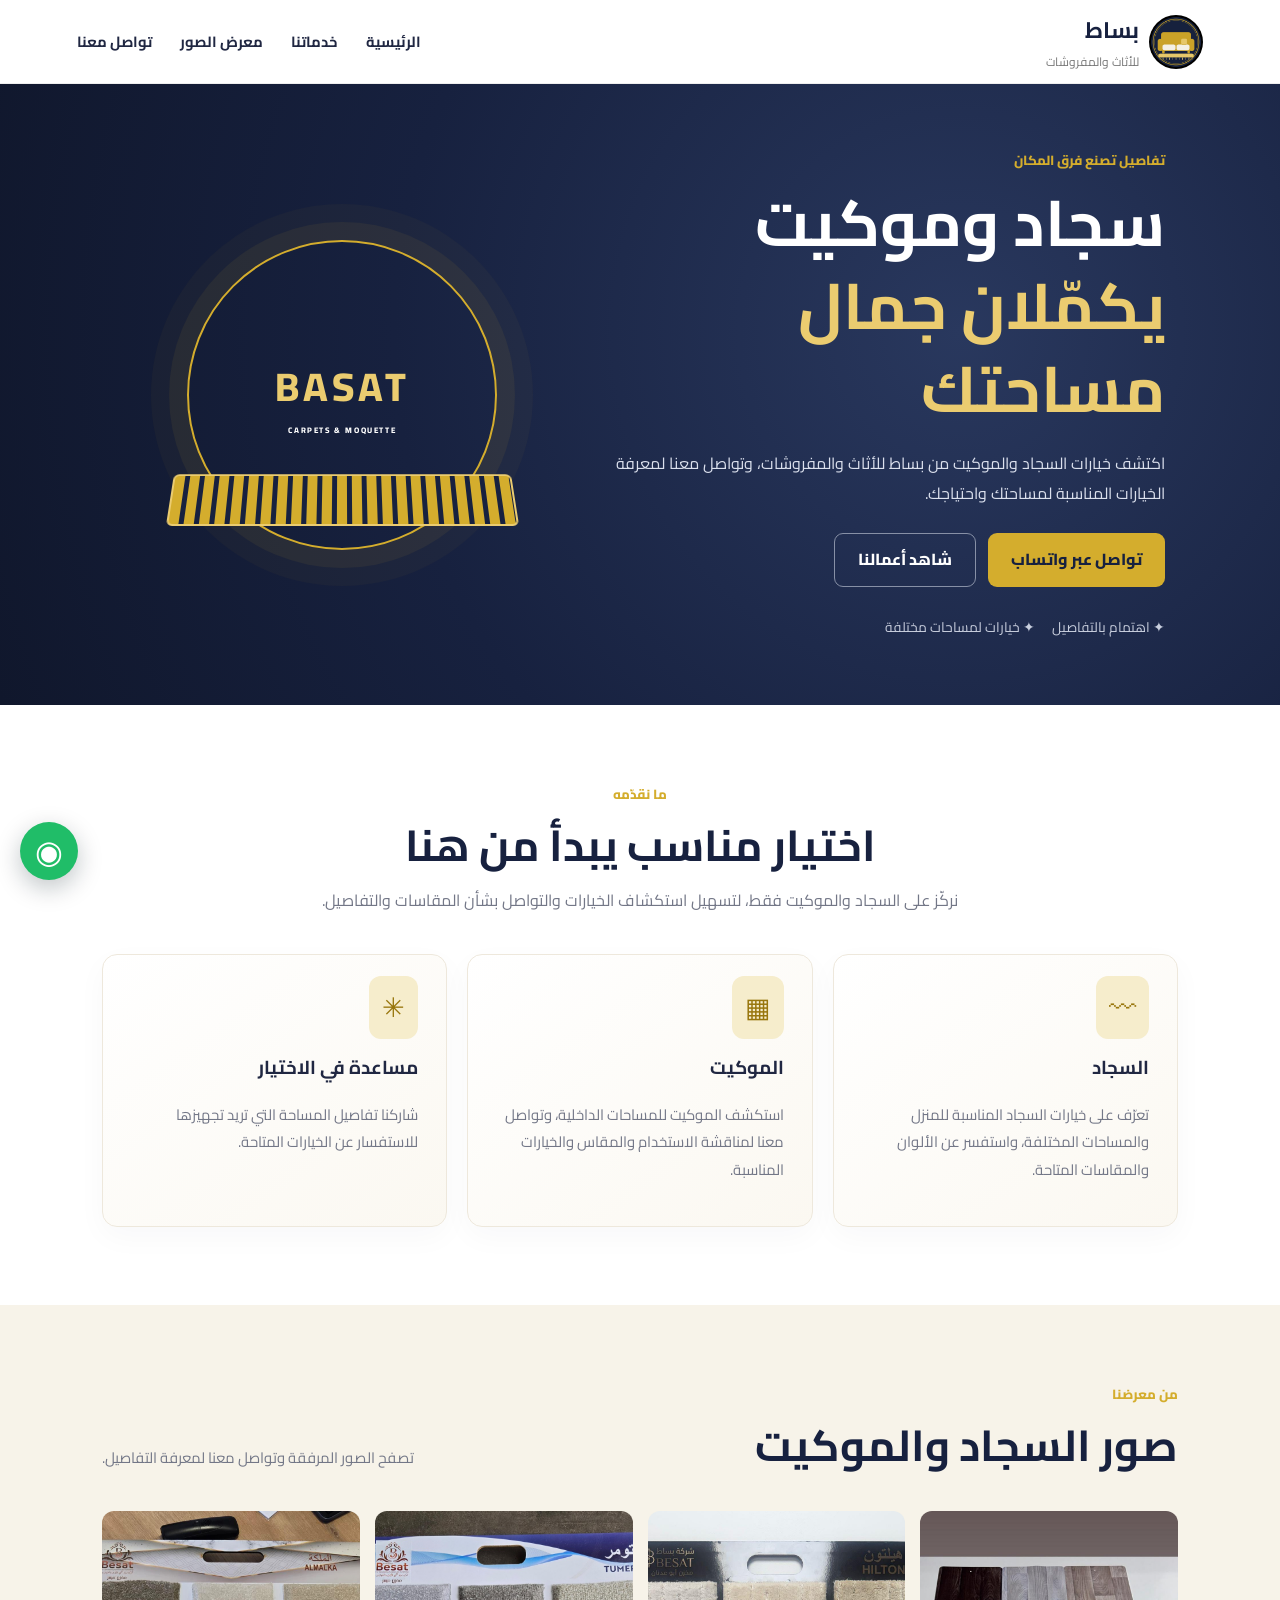
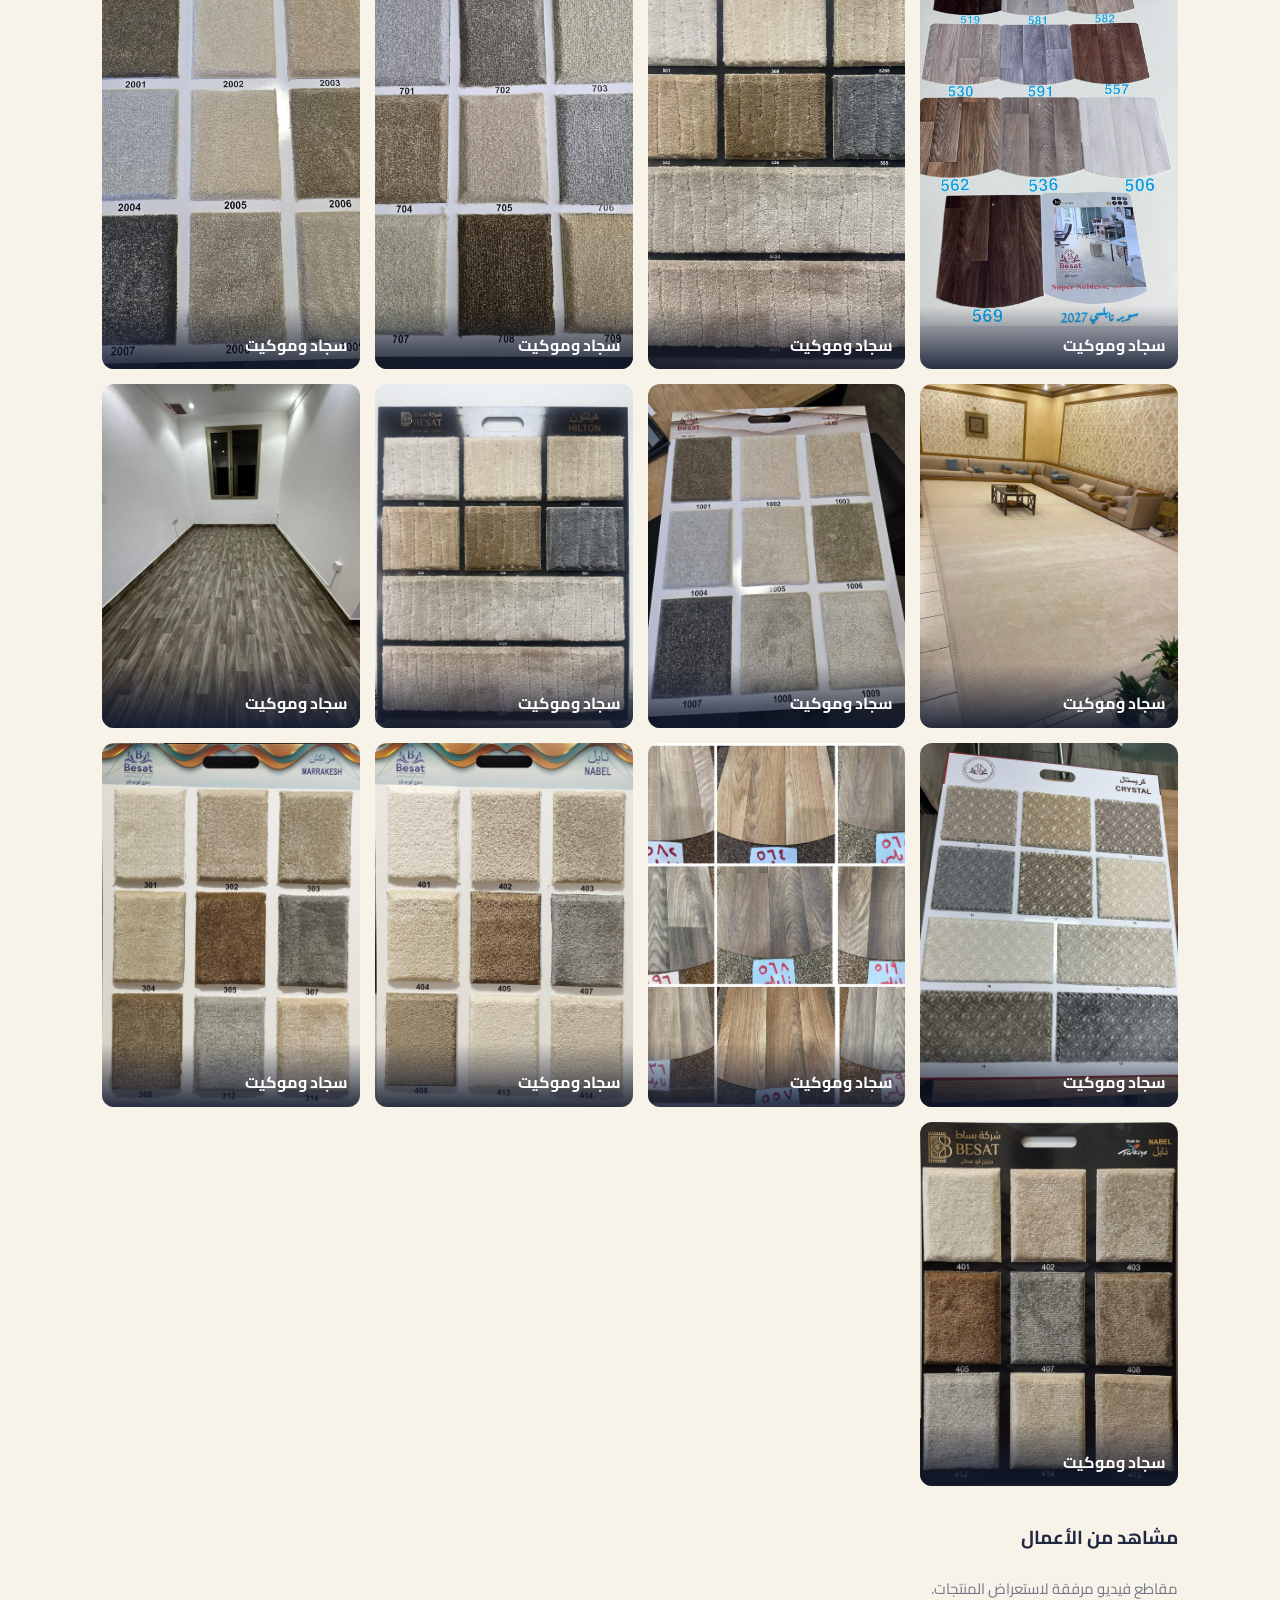
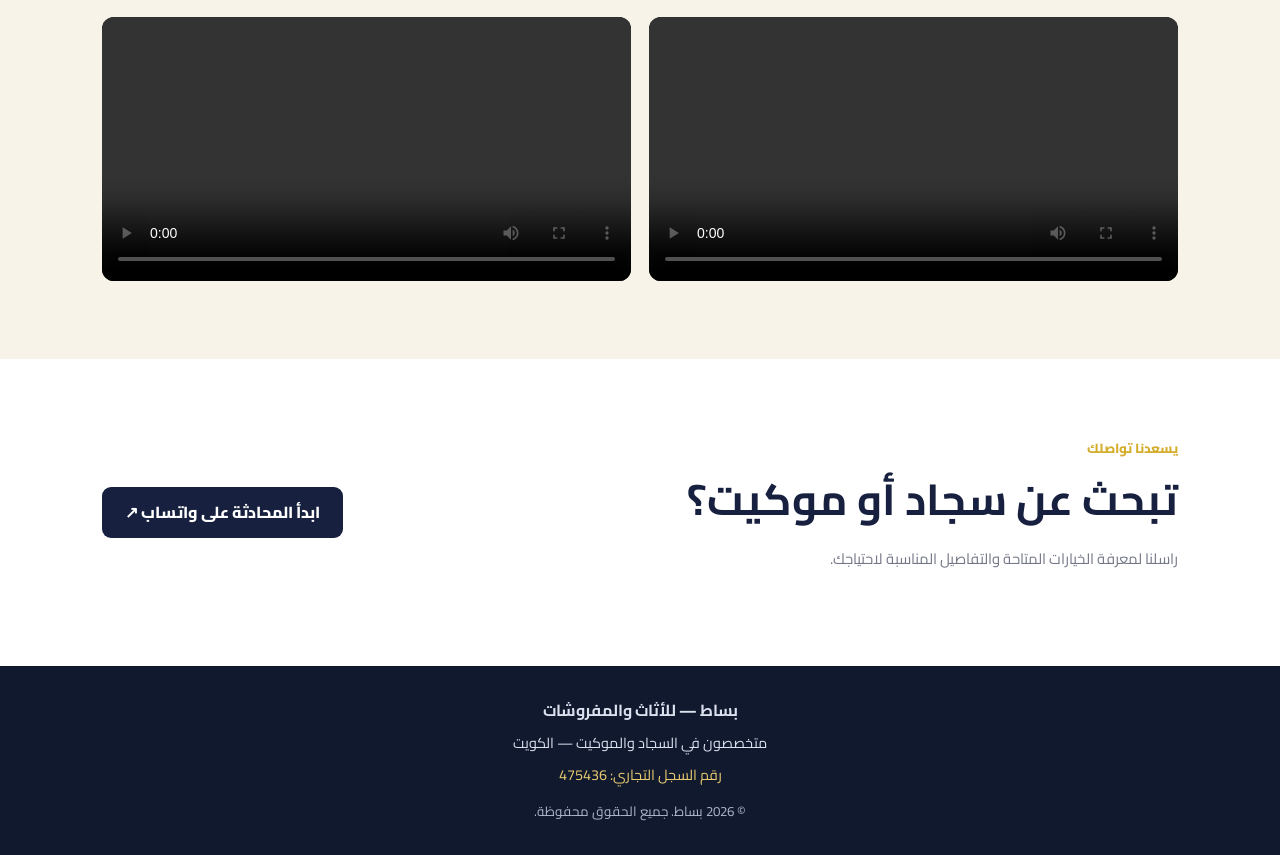
==== index.html @ 100fdc62 "رفع موقع بساط مع صفحة إدارة المنتجات وقسم آخر أعمالنا Co-Authored-By: Claude Opus 5.5 <noreply@anthr" ====
<!doctype html><html lang="ar" dir="rtl"><head>
<meta charset="utf-8"><meta name="viewport" content="width=device-width,initial-scale=1">
<title>بساط للأثاث والمفروشات | سجاد وموكيت في الكويت</title>
<meta name="description" content="بساط للأثاث والمفروشات متخصص في السجاد والموكيت في الكويت. تصفح الصور ومقاطع الفيديو وتواصل معنا للاستفسار عن الخيارات والمقاسات والأسعار.">
<meta name="robots" content="index,follow,max-image-preview:large"><meta name="theme-color" content="#17213f">
<link rel="icon" href="assets/logo-basat.jpg"><link rel="canonical" href="https://hamad1988.github.io/besat/">
<meta property="og:type" content="website"><meta property="og:locale" content="ar_KW"><meta property="og:title" content="بساط للأثاث والمفروشات | سجاد وموكيت في الكويت"><meta property="og:description" content="خيارات السجاد والموكيت للمنازل والمساحات المختلفة."><meta property="og:image" content="https://hamad1988.github.io/besat/assets/logo-basat.jpg"><meta property="og:url" content="https://hamad1988.github.io/besat/">
<link rel="stylesheet" href="styles.css"><script src="config.js"></script><script type="application/ld+json">{"@context": "https://schema.org", "@type": "Store", "name": "بساط للأثاث والمفروشات", "description": "متخصص في السجاد والموكيت في الكويت.", "identifier": {"@type": "PropertyValue", "propertyID": "رقم السجل التجاري", "value": "475436"}, "areaServed": {"@type": "Country", "name": "الكويت"}, "knowsAbout": ["السجاد", "الموكيت"]}</script></head>
<body><header><a class="brand" href="#home"><img src="assets/logo-basat.jpg" alt="أيقونة بساط"><span><b>بساط</b><small>للأثاث والمفروشات</small></span></a><button class="toggle" aria-label="فتح القائمة">☰</button><nav><a href="#home">الرئيسية</a><a href="#services">خدماتنا</a><!--LATEST-NAV:START--><!--LATEST-NAV:END--><a href="#gallery">معرض الصور</a><a href="#contact">تواصل معنا</a></nav></header>
<main><section class="hero" id="home"><div class="hero-copy"><p class="eyebrow">تفاصيل تصنع فرق المكان</p><h1>سجاد وموكيت<br><em>يكمّلان جمال مساحتك</em></h1><p>اكتشف خيارات السجاد والموكيت من بساط للأثاث والمفروشات، وتواصل معنا لمعرفة الخيارات المناسبة لمساحتك واحتياجك.</p><div class="actions"><a class="btn gold wa" href="#contact">تواصل عبر واتساب</a><a class="btn outline" href="#gallery">شاهد أعمالنا</a></div><div class="trust">✦ اهتمام بالتفاصيل　 ✦ خيارات لمساحات مختلفة</div></div><div class="art"><div class="ring"></div><div class="label">BASAT<small>CARPETS & MOQUETTE</small></div><div class="rug"></div></div></section>
<section class="section intro" id="services"><p class="eyebrow">ما نقدّمه</p><h2>اختيار مناسب يبدأ من هنا</h2><p class="lead">نركّز على السجاد والموكيت فقط، لتسهيل استكشاف الخيارات والتواصل بشأن المقاسات والتفاصيل.</p><div class="services"><article><i>〰</i><h3>السجاد</h3><p>تعرّف على خيارات السجاد المناسبة للمنزل والمساحات المختلفة، واستفسر عن الألوان والمقاسات المتاحة.</p></article><article><i>▦</i><h3>الموكيت</h3><p>استكشف الموكيت للمساحات الداخلية، وتواصل معنا لمناقشة الاستخدام والمقاس والخيارات المناسبة.</p></article><article><i>✳</i><h3>مساعدة في الاختيار</h3><p>شاركنا تفاصيل المساحة التي تريد تجهيزها للاستفسار عن الخيارات المتاحة.</p></article></div></section>
<!--LATEST:START--><!--LATEST:END-->
<section class="section gallery-section" id="gallery"><div class="heading"><div><p class="eyebrow">من معرضنا</p><h2>صور السجاد والموكيت</h2></div><p>تصفح الصور المرفقة وتواصل معنا لمعرفة التفاصيل.</p></div><div class="gallery"><a class="card" href="assets/1000564427.jpg" target="_blank" rel="noopener"><img loading="lazy" src="assets/1000564427.jpg" alt="سجاد وموكيت من أعمال بساط للأثاث والمفروشات - صورة 1"><span>سجاد وموكيت</span></a><a class="card" href="assets/1000564428.jpg" target="_blank" rel="noopener"><img loading="lazy" src="assets/1000564428.jpg" alt="سجاد وموكيت من أعمال بساط للأثاث والمفروشات - صورة 2"><span>سجاد وموكيت</span></a><a class="card" href="assets/1000564429.jpg" target="_blank" rel="noopener"><img loading="lazy" src="assets/1000564429.jpg" alt="سجاد وموكيت من أعمال بساط للأثاث والمفروشات - صورة 3"><span>سجاد وموكيت</span></a><a class="card" href="assets/1000564431.jpg" target="_blank" rel="noopener"><img loading="lazy" src="assets/1000564431.jpg" alt="سجاد وموكيت من أعمال بساط للأثاث والمفروشات - صورة 4"><span>سجاد وموكيت</span></a><a class="card" href="assets/1000564432.jpg" target="_blank" rel="noopener"><img loading="lazy" src="assets/1000564432.jpg" alt="سجاد وموكيت من أعمال بساط للأثاث والمفروشات - صورة 5"><span>سجاد وموكيت</span></a><a class="card" href="assets/1000564433.jpg" target="_blank" rel="noopener"><img loading="lazy" src="assets/1000564433.jpg" alt="سجاد وموكيت من أعمال بساط للأثاث والمفروشات - صورة 6"><span>سجاد وموكيت</span></a><a class="card" href="assets/1000564434.jpg" target="_blank" rel="noopener"><img loading="lazy" src="assets/1000564434.jpg" alt="سجاد وموكيت من أعمال بساط للأثاث والمفروشات - صورة 7"><span>سجاد وموكيت</span></a><a class="card" href="assets/1000564435.jpg" target="_blank" rel="noopener"><img loading="lazy" src="assets/1000564435.jpg" alt="سجاد وموكيت من أعمال بساط للأثاث والمفروشات - صورة 8"><span>سجاد وموكيت</span></a><a class="card" href="assets/1000564436.jpg" target="_blank" rel="noopener"><img loading="lazy" src="assets/1000564436.jpg" alt="سجاد وموكيت من أعمال بساط للأثاث والمفروشات - صورة 9"><span>سجاد وموكيت</span></a><a class="card" href="assets/1000564437.jpg" target="_blank" rel="noopener"><img loading="lazy" src="assets/1000564437.jpg" alt="سجاد وموكيت من أعمال بساط للأثاث والمفروشات - صورة 10"><span>سجاد وموكيت</span></a><a class="card" href="assets/1000564441.jpg" target="_blank" rel="noopener"><img loading="lazy" src="assets/1000564441.jpg" alt="سجاد وموكيت من أعمال بساط للأثاث والمفروشات - صورة 11"><span>سجاد وموكيت</span></a><a class="card" href="assets/1000564442.jpg" target="_blank" rel="noopener"><img loading="lazy" src="assets/1000564442.jpg" alt="سجاد وموكيت من أعمال بساط للأثاث والمفروشات - صورة 12"><span>سجاد وموكيت</span></a><a class="card" href="assets/1000564443.jpg" target="_blank" rel="noopener"><img loading="lazy" src="assets/1000564443.jpg" alt="سجاد وموكيت من أعمال بساط للأثاث والمفروشات - صورة 13"><span>سجاد وموكيت</span></a></div><div class="video-heading"><h3>مشاهد من الأعمال</h3><p>مقاطع فيديو مرفقة لاستعراض المنتجات.</p></div><div class="videos"><video controls preload="metadata"><source src="assets/1000564430.mp4" type="video/mp4"></video><video controls preload="metadata"><source src="assets/1000564438.mp4" type="video/mp4"></video></div></section>
<section class="section contact" id="contact"><div><p class="eyebrow">يسعدنا تواصلك</p><h2>تبحث عن سجاد أو موكيت؟</h2><p>راسلنا لمعرفة الخيارات المتاحة والتفاصيل المناسبة لاحتياجك.</p></div><a class="btn dark wa" href="#">ابدأ المحادثة على واتساب ↗</a></section></main>
<footer><b>بساط — للأثاث والمفروشات</b><p>متخصصون في السجاد والموكيت — الكويت</p><p>رقم السجل التجاري: 475436</p><small>© <span id="year"></span> بساط. جميع الحقوق محفوظة.</small></footer>
<a class="float wa" href="#contact" aria-label="تواصل عبر واتساب" title="واتساب">◉</a>
<script>document.getElementById('year').textContent=new Date().getFullYear();const nav=document.querySelector('nav');document.querySelector('.toggle').onclick=()=>nav.classList.toggle('open');nav.querySelectorAll('a').forEach(a=>a.onclick=()=>nav.classList.remove('open'));const phone=(window.BASAT_CONFIG.whatsappPhone||'').replace(/\D/g,'');document.querySelectorAll('.wa').forEach(a=>{if(phone){a.href='https://wa.me/'+phone+'?text='+encodeURIComponent('مرحباً بساط، أود الاستفسار عن السجاد والموكيت.');a.target='_blank';a.rel='noopener noreferrer'}else{a.onclick=e=>{e.preventDefault();alert('يرجى إضافة رقم واتساب في config.js قبل النشر.')}}});</script></body></html>
---- styles.css ----
@import url('https://fonts.googleapis.com/css2?family=Cairo:wght@400;500;600;700;800&display=swap');:root{--n:#17213f;--g:#d4ad2d;--gl:#ebcc70;--cream:#f7f3e9;--muted:#737787}*{box-sizing:border-box}html{scroll-behavior:smooth;scroll-padding-top:90px}body{margin:0;font-family:Cairo,Tahoma,Arial,sans-serif;color:#202742;line-height:1.85}a{text-decoration:none;color:inherit}header{height:84px;padding:10px 6%;display:flex;align-items:center;justify-content:space-between;background:#fff;position:sticky;top:0;z-index:9;border-bottom:1px solid #eee} .brand{display:flex;align-items:center;gap:10px;color:var(--n)}.brand img{width:54px;height:54px;border-radius:50%;object-fit:cover}.brand b{display:block;font-size:1.4rem}.brand small{display:block;color:#777;font-size:.75rem}nav{display:flex;gap:28px;font-weight:700;font-size:.92rem}nav a:hover{color:#aa8613}.toggle{display:none;background:none;border:0;font-size:1.5rem}.hero{padding:65px 9%;min-height:570px;background:radial-gradient(circle at 75% 40%,#29385e,var(--n) 55%,#10172c);color:#fff;display:grid;grid-template-columns:1.1fr .9fr;align-items:center;gap:40px}.hero-copy{max-width:650px}.eyebrow{color:var(--g);font-size:.83rem;font-weight:800;margin:0 0 8px}.hero h1{font-size:clamp(2.5rem,5vw,4.5rem);line-height:1.3;margin:0 0 18px}.hero em{font-style:normal;color:var(--gl)}.hero-copy>p:not(.eyebrow){color:#dbe0ed;max-width:580px}.actions{display:flex;gap:12px;flex-wrap:wrap;margin-top:25px}.btn{padding:11px 23px;border-radius:9px;display:inline-flex;align-items:center;justify-content:center;font-weight:800;min-height:48px}.gold{background:var(--g);color:var(--n)}.outline{border:1px solid #8790a6;color:#fff}.trust{margin-top:28px;color:#c9cfde;font-size:.86rem}.art{height:320px;position:relative;display:grid;place-items:center}.ring{width:min(31vw,310px);aspect-ratio:1;border:2px solid var(--g);border-radius:50%;box-shadow:0 0 0 18px #d4ad2d12,0 0 0 36px #d4ad2d09}.label{position:absolute;text-align:center;color:var(--gl);font-size:2.5rem;font-weight:800;letter-spacing:.1em}.label small{display:block;color:#fff;font-size:.5rem;letter-spacing:.2em}.rug{position:absolute;bottom:28px;width:76%;height:55px;border:2px solid var(--gl);border-radius:6px;background:repeating-linear-gradient(90deg,#d4ad2d 0 10px,#17213f 10px 15px);transform:perspective(400px) rotateX(20deg)}.section{padding:78px 8%}.intro{text-align:center}.section h2{font-size:clamp(1.8rem,3.5vw,2.7rem);color:var(--n);margin:0 0 10px;line-height:1.4}.lead{max-width:680px;margin:auto;color:var(--muted)}.services{display:grid;grid-template-columns:repeat(3,1fr);gap:20px;margin-top:38px;text-align:right}.services article{padding:28px;border:1px solid #eee8dc;border-radius:15px;background:linear-gradient(145deg,#fff,#fbf8f1);box-shadow:0 10px 30px #17213f08}.services i{font-style:normal;font-size:1.7rem;background:#f6edcc;color:#98760d;padding:6px 13px;border-radius:12px}.services h3{margin:18px 0 5px}.services p,.heading>p,.video-heading p,.contact p:not(.eyebrow){color:var(--muted);font-size:.93rem}.gallery-section{background:var(--cream)}.heading{display:flex;align-items:end;justify-content:space-between;gap:20px;margin-bottom:25px}.heading>p{max-width:340px}.gallery{display:grid;grid-template-columns:repeat(4,minmax(0,1fr));gap:15px}.card{position:relative;overflow:hidden;border-radius:12px;background:#e8e1d4;min-height:190px}.card img{display:block;width:100%;height:100%;min-height:220px;object-fit:cover;transition:transform .35s}.card:hover img{transform:scale(1.05)}.card span{position:absolute;bottom:0;right:0;left:0;padding:25px 12px 9px;color:#fff;font-weight:700;background:linear-gradient(transparent,#10182de0)}.video-heading{margin-top:35px}.videos{display:grid;grid-template-columns:repeat(2,1fr);gap:18px}.videos video{width:100%;max-height:420px;background:#111;border-radius:12px}.contact{display:flex;align-items:center;justify-content:space-between;gap:25px}.dark{background:var(--n);color:#fff;white-space:nowrap}footer{text-align:center;padding:30px 20px;background:#11192f;color:#dce1ee}footer p{margin:5px;font-size:.9rem}footer p:nth-of-type(2){color:var(--gl)}footer small{display:block;margin-top:12px;color:#aeb6c9}.float{position:fixed;bottom:20px;left:20px;width:58px;height:58px;border-radius:50%;background:#20bd68;color:#fff;display:grid;place-items:center;font-size:2rem;box-shadow:0 8px 24px #071b2440;z-index:10}.float:hover{transform:scale(1.05)}.works-section{background:#fff}.works{display:grid;grid-template-columns:repeat(3,minmax(0,1fr));gap:20px}.work{border:1px solid #eee8dc;border-radius:14px;overflow:hidden;background:#fff;box-shadow:0 10px 30px #17213f0d;margin:0}.work img{display:block;width:100%;height:auto;aspect-ratio:4/3;object-fit:cover;background:#e8e1d4}.work figcaption{padding:14px 16px 18px}.work h3{margin:0 0 4px;color:var(--n);font-size:1.08rem;line-height:1.6}.work p{margin:0;color:var(--muted);font-size:.9rem;white-space:pre-line}@media(max-width:850px){.works{grid-template-columns:repeat(2,minmax(0,1fr));gap:12px}.hero{grid-template-columns:1fr;text-align:center;padding:40px 7%;gap:0}.art{height:210px;grid-row:1}.ring{width:170px}.label{font-size:1.8rem}.rug{bottom:10px;width:65%;height:40px}.hero-copy{margin:auto}.actions,.trust{justify-content:center}.services{grid-template-columns:1fr}.gallery{grid-template-columns:repeat(2,minmax(0,1fr))}.heading{display:block}.contact{display:block;text-align:center}.dark{margin-top:12px}nav{display:none;position:absolute;top:83px;right:0;left:0;background:#fff;padding:18px 25px;box-shadow:0 12px 20px #1112;flex-direction:column;gap:12px}nav.open{display:flex}.toggle{display:block}}@media(max-width:480px){.works{grid-template-columns:1fr}header{height:74px}.brand img{width:46px;height:46px}nav{top:73px}.hero{padding:28px 20px 42px}.hero h1{font-size:2.3rem}.section{padding:55px 20px}.gallery{gap:9px}.card img{min-height:155px}.videos{grid-template-columns:1fr}.float{width:53px;height:53px;bottom:14px;left:14px}}
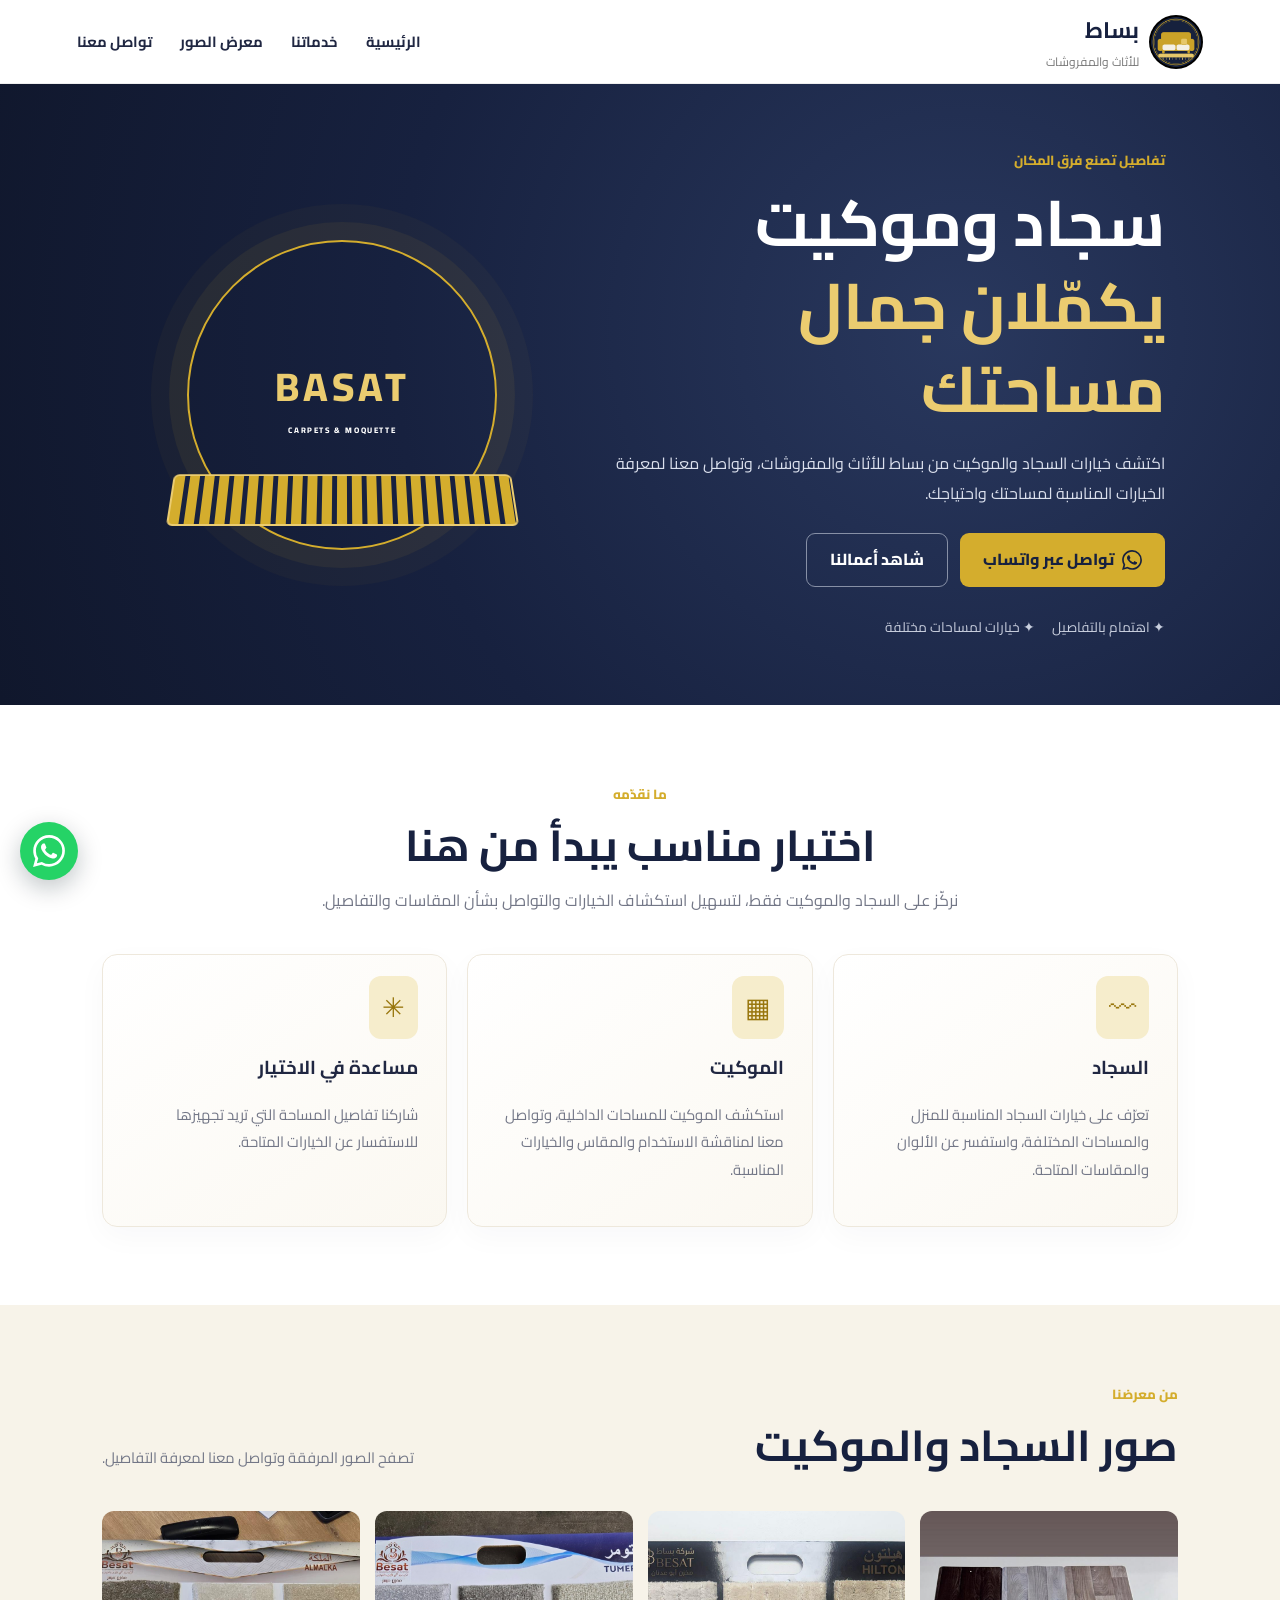
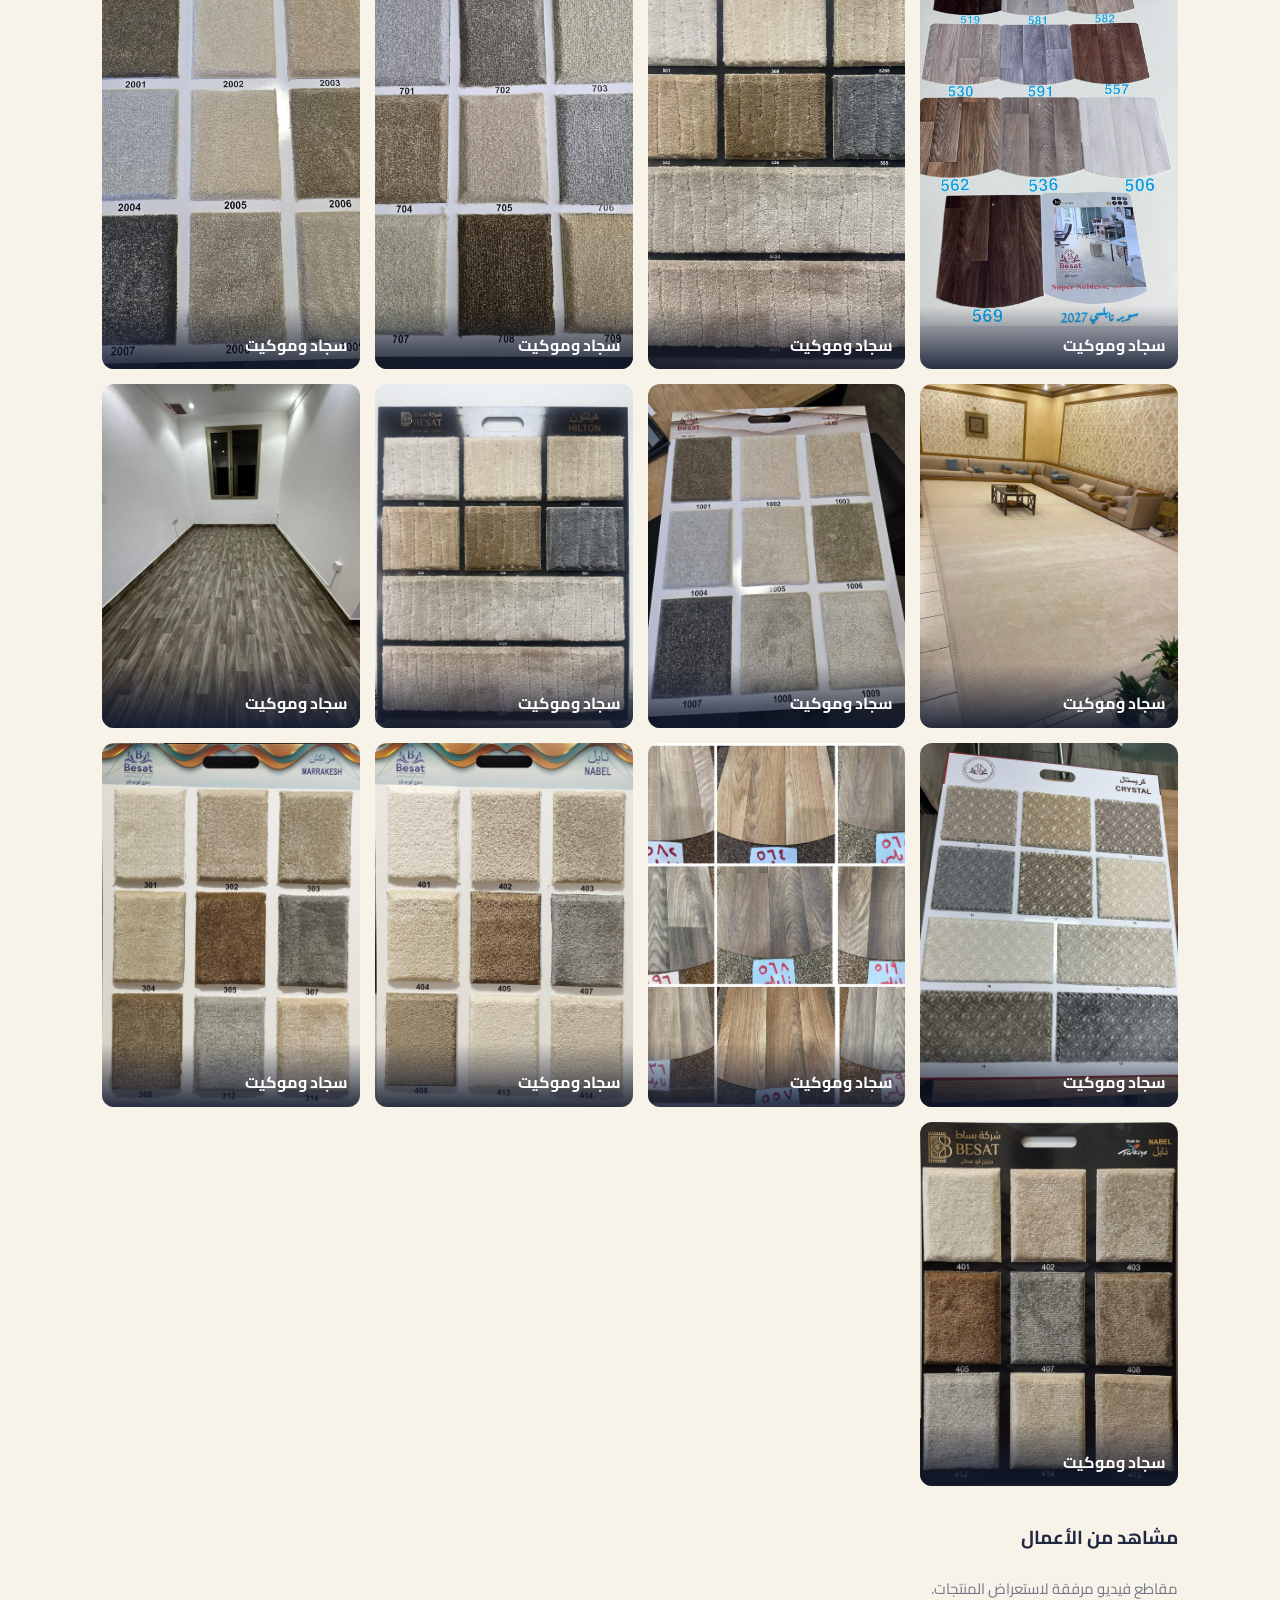
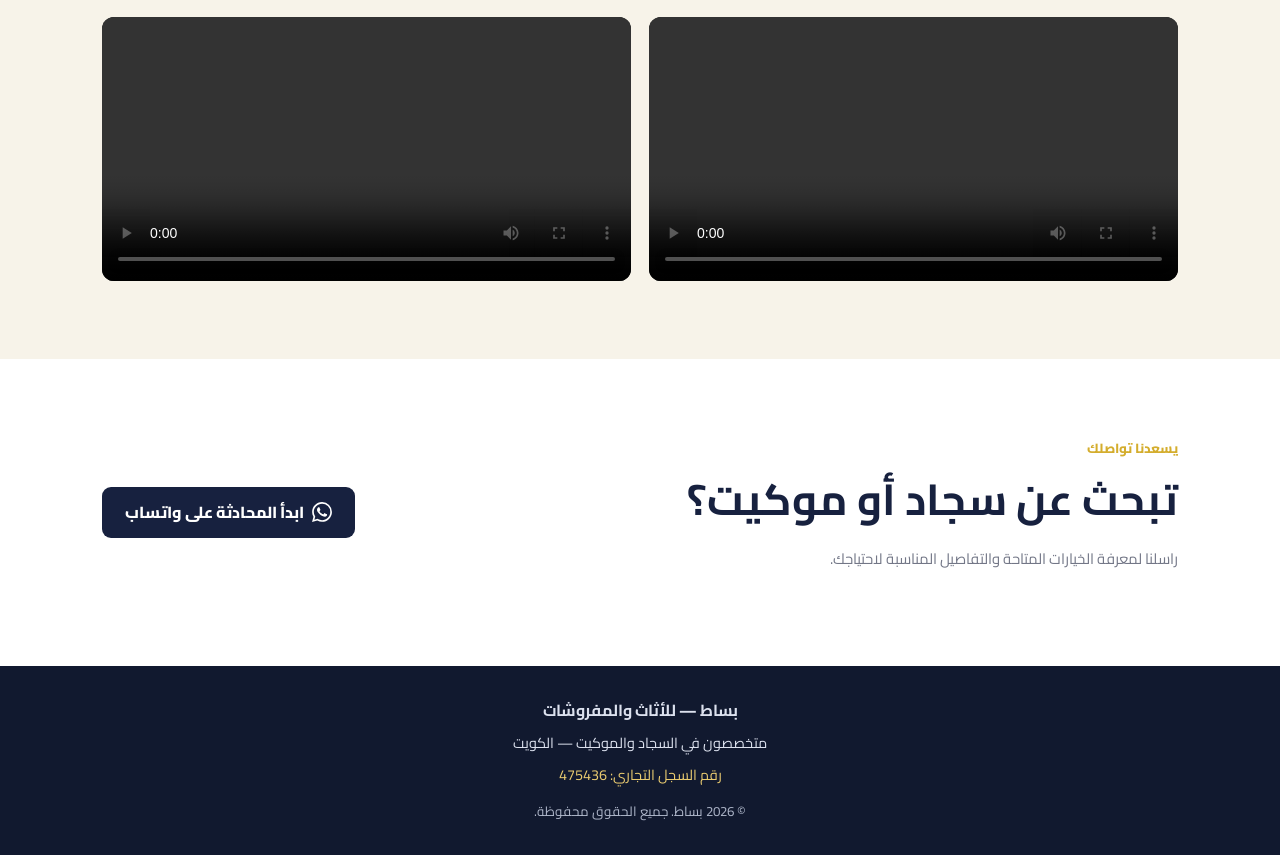
==== commit 0cfc89cd: "أيقونة واتساب رسمية للزر العائم وأزرار التواصل Co-Authored-By: Claude Opus 5.5 <noreply@anthropic.co" ====
--- a/index.html
+++ b/index.html
@@ -3,15 +3,15 @@
 <title>بساط للأثاث والمفروشات | سجاد وموكيت في الكويت</title>
 <meta name="description" content="بساط للأثاث والمفروشات متخصص في السجاد والموكيت في الكويت. تصفح الصور ومقاطع الفيديو وتواصل معنا للاستفسار عن الخيارات والمقاسات والأسعار.">
 <meta name="robots" content="index,follow,max-image-preview:large"><meta name="theme-color" content="#17213f">
-<link rel="icon" href="assets/logo-basat.jpg"><link rel="canonical" href="https://hamad1988.github.io/besat/">
-<meta property="og:type" content="website"><meta property="og:locale" content="ar_KW"><meta property="og:title" content="بساط للأثاث والمفروشات | سجاد وموكيت في الكويت"><meta property="og:description" content="خيارات السجاد والموكيت للمنازل والمساحات المختلفة."><meta property="og:image" content="https://hamad1988.github.io/besat/assets/logo-basat.jpg"><meta property="og:url" content="https://hamad1988.github.io/besat/">
-<link rel="stylesheet" href="styles.css"><script src="config.js"></script><script type="application/ld+json">{"@context": "https://schema.org", "@type": "Store", "name": "بساط للأثاث والمفروشات", "description": "متخصص في السجاد والموكيت في الكويت.", "identifier": {"@type": "PropertyValue", "propertyID": "رقم السجل التجاري", "value": "475436"}, "areaServed": {"@type": "Country", "name": "الكويت"}, "knowsAbout": ["السجاد", "الموكيت"]}</script></head>
+<link rel="icon" href="assets/logo-basat.jpg"><link rel="canonical" href="https://besaatkuw.com/">
+<meta property="og:type" content="website"><meta property="og:locale" content="ar_KW"><meta property="og:title" content="بساط للأثاث والمفروشات | سجاد وموكيت في الكويت"><meta property="og:description" content="خيارات السجاد والموكيت للمنازل والمساحات المختلفة."><meta property="og:image" content="https://besaatkuw.com/assets/logo-basat.jpg"><meta property="og:url" content="https://besaatkuw.com/">
+<link rel="stylesheet" href="styles.css"><script src="config.js"></script><script type="application/ld+json">{"@context": "https://schema.org", "@type": "Store", "name": "بساط للأثاث والمفروشات", "url": "https://besaatkuw.com/", "logo": "https://besaatkuw.com/assets/logo-basat.jpg", "image": "https://besaatkuw.com/assets/logo-basat.jpg", "description": "متخصص في السجاد والموكيت في الكويت.", "identifier": {"@type": "PropertyValue", "propertyID": "رقم السجل التجاري", "value": "475436"}, "areaServed": {"@type": "Country", "name": "الكويت"}, "knowsAbout": ["السجاد", "الموكيت"]}</script></head>
 <body><header><a class="brand" href="#home"><img src="assets/logo-basat.jpg" alt="أيقونة بساط"><span><b>بساط</b><small>للأثاث والمفروشات</small></span></a><button class="toggle" aria-label="فتح القائمة">☰</button><nav><a href="#home">الرئيسية</a><a href="#services">خدماتنا</a><!--LATEST-NAV:START--><!--LATEST-NAV:END--><a href="#gallery">معرض الصور</a><a href="#contact">تواصل معنا</a></nav></header>
-<main><section class="hero" id="home"><div class="hero-copy"><p class="eyebrow">تفاصيل تصنع فرق المكان</p><h1>سجاد وموكيت<br><em>يكمّلان جمال مساحتك</em></h1><p>اكتشف خيارات السجاد والموكيت من بساط للأثاث والمفروشات، وتواصل معنا لمعرفة الخيارات المناسبة لمساحتك واحتياجك.</p><div class="actions"><a class="btn gold wa" href="#contact">تواصل عبر واتساب</a><a class="btn outline" href="#gallery">شاهد أعمالنا</a></div><div class="trust">✦ اهتمام بالتفاصيل　 ✦ خيارات لمساحات مختلفة</div></div><div class="art"><div class="ring"></div><div class="label">BASAT<small>CARPETS & MOQUETTE</small></div><div class="rug"></div></div></section>
+<main><section class="hero" id="home"><div class="hero-copy"><p class="eyebrow">تفاصيل تصنع فرق المكان</p><h1>سجاد وموكيت<br><em>يكمّلان جمال مساحتك</em></h1><p>اكتشف خيارات السجاد والموكيت من بساط للأثاث والمفروشات، وتواصل معنا لمعرفة الخيارات المناسبة لمساحتك واحتياجك.</p><div class="actions"><a class="btn gold wa" href="#contact"><svg class="wa-ic" viewBox="0 0 24 24" aria-hidden="true" focusable="false"><path fill="currentColor" d="M17.472 14.382c-.297-.149-1.758-.867-2.03-.967-.273-.099-.471-.148-.67.15-.197.297-.767.966-.94 1.164-.173.199-.347.223-.644.075-.297-.15-1.255-.463-2.39-1.475-.883-.788-1.48-1.761-1.653-2.059-.173-.297-.018-.458.13-.606.134-.133.298-.347.446-.52.149-.174.198-.298.298-.497.099-.198.05-.371-.025-.52-.075-.149-.669-1.612-.916-2.207-.242-.579-.487-.5-.669-.51-.173-.008-.371-.01-.57-.01-.198 0-.52.074-.792.372-.272.297-1.04 1.016-1.04 2.479 0 1.462 1.065 2.875 1.213 3.074.149.198 2.096 3.2 5.077 4.487.709.306 1.262.489 1.694.625.712.227 1.36.195 1.871.118.571-.085 1.758-.719 2.006-1.413.248-.694.248-1.289.173-1.413-.074-.124-.272-.198-.57-.347m-5.421 7.403h-.004a9.87 9.87 0 01-5.031-1.378l-.361-.214-3.741.982.998-3.648-.235-.374a9.86 9.86 0 01-1.51-5.26c.001-5.45 4.436-9.884 9.888-9.884 2.64 0 5.122 1.03 6.988 2.898a9.825 9.825 0 012.893 6.994c-.003 5.45-4.437 9.884-9.885 9.884m8.413-18.297A11.815 11.815 0 0012.05 0C5.495 0 .16 5.335.157 11.892c0 2.096.547 4.142 1.588 5.945L.057 24l6.305-1.654a11.882 11.882 0 005.683 1.448h.005c6.554 0 11.89-5.335 11.893-11.893a11.821 11.821 0 00-3.48-8.413Z"/></svg>تواصل عبر واتساب</a><a class="btn outline" href="#gallery">شاهد أعمالنا</a></div><div class="trust">✦ اهتمام بالتفاصيل　 ✦ خيارات لمساحات مختلفة</div></div><div class="art"><div class="ring"></div><div class="label">BASAT<small>CARPETS & MOQUETTE</small></div><div class="rug"></div></div></section>
 <section class="section intro" id="services"><p class="eyebrow">ما نقدّمه</p><h2>اختيار مناسب يبدأ من هنا</h2><p class="lead">نركّز على السجاد والموكيت فقط، لتسهيل استكشاف الخيارات والتواصل بشأن المقاسات والتفاصيل.</p><div class="services"><article><i>〰</i><h3>السجاد</h3><p>تعرّف على خيارات السجاد المناسبة للمنزل والمساحات المختلفة، واستفسر عن الألوان والمقاسات المتاحة.</p></article><article><i>▦</i><h3>الموكيت</h3><p>استكشف الموكيت للمساحات الداخلية، وتواصل معنا لمناقشة الاستخدام والمقاس والخيارات المناسبة.</p></article><article><i>✳</i><h3>مساعدة في الاختيار</h3><p>شاركنا تفاصيل المساحة التي تريد تجهيزها للاستفسار عن الخيارات المتاحة.</p></article></div></section>
 <!--LATEST:START--><!--LATEST:END-->
 <section class="section gallery-section" id="gallery"><div class="heading"><div><p class="eyebrow">من معرضنا</p><h2>صور السجاد والموكيت</h2></div><p>تصفح الصور المرفقة وتواصل معنا لمعرفة التفاصيل.</p></div><div class="gallery"><a class="card" href="assets/1000564427.jpg" target="_blank" rel="noopener"><img loading="lazy" src="assets/1000564427.jpg" alt="سجاد وموكيت من أعمال بساط للأثاث والمفروشات - صورة 1"><span>سجاد وموكيت</span></a><a class="card" href="assets/1000564428.jpg" target="_blank" rel="noopener"><img loading="lazy" src="assets/1000564428.jpg" alt="سجاد وموكيت من أعمال بساط للأثاث والمفروشات - صورة 2"><span>سجاد وموكيت</span></a><a class="card" href="assets/1000564429.jpg" target="_blank" rel="noopener"><img loading="lazy" src="assets/1000564429.jpg" alt="سجاد وموكيت من أعمال بساط للأثاث والمفروشات - صورة 3"><span>سجاد وموكيت</span></a><a class="card" href="assets/1000564431.jpg" target="_blank" rel="noopener"><img loading="lazy" src="assets/1000564431.jpg" alt="سجاد وموكيت من أعمال بساط للأثاث والمفروشات - صورة 4"><span>سجاد وموكيت</span></a><a class="card" href="assets/1000564432.jpg" target="_blank" rel="noopener"><img loading="lazy" src="assets/1000564432.jpg" alt="سجاد وموكيت من أعمال بساط للأثاث والمفروشات - صورة 5"><span>سجاد وموكيت</span></a><a class="card" href="assets/1000564433.jpg" target="_blank" rel="noopener"><img loading="lazy" src="assets/1000564433.jpg" alt="سجاد وموكيت من أعمال بساط للأثاث والمفروشات - صورة 6"><span>سجاد وموكيت</span></a><a class="card" href="assets/1000564434.jpg" target="_blank" rel="noopener"><img loading="lazy" src="assets/1000564434.jpg" alt="سجاد وموكيت من أعمال بساط للأثاث والمفروشات - صورة 7"><span>سجاد وموكيت</span></a><a class="card" href="assets/1000564435.jpg" target="_blank" rel="noopener"><img loading="lazy" src="assets/1000564435.jpg" alt="سجاد وموكيت من أعمال بساط للأثاث والمفروشات - صورة 8"><span>سجاد وموكيت</span></a><a class="card" href="assets/1000564436.jpg" target="_blank" rel="noopener"><img loading="lazy" src="assets/1000564436.jpg" alt="سجاد وموكيت من أعمال بساط للأثاث والمفروشات - صورة 9"><span>سجاد وموكيت</span></a><a class="card" href="assets/1000564437.jpg" target="_blank" rel="noopener"><img loading="lazy" src="assets/1000564437.jpg" alt="سجاد وموكيت من أعمال بساط للأثاث والمفروشات - صورة 10"><span>سجاد وموكيت</span></a><a class="card" href="assets/1000564441.jpg" target="_blank" rel="noopener"><img loading="lazy" src="assets/1000564441.jpg" alt="سجاد وموكيت من أعمال بساط للأثاث والمفروشات - صورة 11"><span>سجاد وموكيت</span></a><a class="card" href="assets/1000564442.jpg" target="_blank" rel="noopener"><img loading="lazy" src="assets/1000564442.jpg" alt="سجاد وموكيت من أعمال بساط للأثاث والمفروشات - صورة 12"><span>سجاد وموكيت</span></a><a class="card" href="assets/1000564443.jpg" target="_blank" rel="noopener"><img loading="lazy" src="assets/1000564443.jpg" alt="سجاد وموكيت من أعمال بساط للأثاث والمفروشات - صورة 13"><span>سجاد وموكيت</span></a></div><div class="video-heading"><h3>مشاهد من الأعمال</h3><p>مقاطع فيديو مرفقة لاستعراض المنتجات.</p></div><div class="videos"><video controls preload="metadata"><source src="assets/1000564430.mp4" type="video/mp4"></video><video controls preload="metadata"><source src="assets/1000564438.mp4" type="video/mp4"></video></div></section>
-<section class="section contact" id="contact"><div><p class="eyebrow">يسعدنا تواصلك</p><h2>تبحث عن سجاد أو موكيت؟</h2><p>راسلنا لمعرفة الخيارات المتاحة والتفاصيل المناسبة لاحتياجك.</p></div><a class="btn dark wa" href="#">ابدأ المحادثة على واتساب ↗</a></section></main>
+<section class="section contact" id="contact"><div><p class="eyebrow">يسعدنا تواصلك</p><h2>تبحث عن سجاد أو موكيت؟</h2><p>راسلنا لمعرفة الخيارات المتاحة والتفاصيل المناسبة لاحتياجك.</p></div><a class="btn dark wa" href="#"><svg class="wa-ic" viewBox="0 0 24 24" aria-hidden="true" focusable="false"><path fill="currentColor" d="M17.472 14.382c-.297-.149-1.758-.867-2.03-.967-.273-.099-.471-.148-.67.15-.197.297-.767.966-.94 1.164-.173.199-.347.223-.644.075-.297-.15-1.255-.463-2.39-1.475-.883-.788-1.48-1.761-1.653-2.059-.173-.297-.018-.458.13-.606.134-.133.298-.347.446-.52.149-.174.198-.298.298-.497.099-.198.05-.371-.025-.52-.075-.149-.669-1.612-.916-2.207-.242-.579-.487-.5-.669-.51-.173-.008-.371-.01-.57-.01-.198 0-.52.074-.792.372-.272.297-1.04 1.016-1.04 2.479 0 1.462 1.065 2.875 1.213 3.074.149.198 2.096 3.2 5.077 4.487.709.306 1.262.489 1.694.625.712.227 1.36.195 1.871.118.571-.085 1.758-.719 2.006-1.413.248-.694.248-1.289.173-1.413-.074-.124-.272-.198-.57-.347m-5.421 7.403h-.004a9.87 9.87 0 01-5.031-1.378l-.361-.214-3.741.982.998-3.648-.235-.374a9.86 9.86 0 01-1.51-5.26c.001-5.45 4.436-9.884 9.888-9.884 2.64 0 5.122 1.03 6.988 2.898a9.825 9.825 0 012.893 6.994c-.003 5.45-4.437 9.884-9.885 9.884m8.413-18.297A11.815 11.815 0 0012.05 0C5.495 0 .16 5.335.157 11.892c0 2.096.547 4.142 1.588 5.945L.057 24l6.305-1.654a11.882 11.882 0 005.683 1.448h.005c6.554 0 11.89-5.335 11.893-11.893a11.821 11.821 0 00-3.48-8.413Z"/></svg>ابدأ المحادثة على واتساب</a></section></main>
 <footer><b>بساط — للأثاث والمفروشات</b><p>متخصصون في السجاد والموكيت — الكويت</p><p>رقم السجل التجاري: 475436</p><small>© <span id="year"></span> بساط. جميع الحقوق محفوظة.</small></footer>
-<a class="float wa" href="#contact" aria-label="تواصل عبر واتساب" title="واتساب">◉</a>
+<a class="float wa" href="#contact" aria-label="تواصل عبر واتساب" title="واتساب"><svg class="wa-ic" viewBox="0 0 24 24" aria-hidden="true" focusable="false"><path fill="currentColor" d="M17.472 14.382c-.297-.149-1.758-.867-2.03-.967-.273-.099-.471-.148-.67.15-.197.297-.767.966-.94 1.164-.173.199-.347.223-.644.075-.297-.15-1.255-.463-2.39-1.475-.883-.788-1.48-1.761-1.653-2.059-.173-.297-.018-.458.13-.606.134-.133.298-.347.446-.52.149-.174.198-.298.298-.497.099-.198.05-.371-.025-.52-.075-.149-.669-1.612-.916-2.207-.242-.579-.487-.5-.669-.51-.173-.008-.371-.01-.57-.01-.198 0-.52.074-.792.372-.272.297-1.04 1.016-1.04 2.479 0 1.462 1.065 2.875 1.213 3.074.149.198 2.096 3.2 5.077 4.487.709.306 1.262.489 1.694.625.712.227 1.36.195 1.871.118.571-.085 1.758-.719 2.006-1.413.248-.694.248-1.289.173-1.413-.074-.124-.272-.198-.57-.347m-5.421 7.403h-.004a9.87 9.87 0 01-5.031-1.378l-.361-.214-3.741.982.998-3.648-.235-.374a9.86 9.86 0 01-1.51-5.26c.001-5.45 4.436-9.884 9.888-9.884 2.64 0 5.122 1.03 6.988 2.898a9.825 9.825 0 012.893 6.994c-.003 5.45-4.437 9.884-9.885 9.884m8.413-18.297A11.815 11.815 0 0012.05 0C5.495 0 .16 5.335.157 11.892c0 2.096.547 4.142 1.588 5.945L.057 24l6.305-1.654a11.882 11.882 0 005.683 1.448h.005c6.554 0 11.89-5.335 11.893-11.893a11.821 11.821 0 00-3.48-8.413Z"/></svg></a>
 <script>document.getElementById('year').textContent=new Date().getFullYear();const nav=document.querySelector('nav');document.querySelector('.toggle').onclick=()=>nav.classList.toggle('open');nav.querySelectorAll('a').forEach(a=>a.onclick=()=>nav.classList.remove('open'));const phone=(window.BASAT_CONFIG.whatsappPhone||'').replace(/\D/g,'');document.querySelectorAll('.wa').forEach(a=>{if(phone){a.href='https://wa.me/'+phone+'?text='+encodeURIComponent('مرحباً بساط، أود الاستفسار عن السجاد والموكيت.');a.target='_blank';a.rel='noopener noreferrer'}else{a.onclick=e=>{e.preventDefault();alert('يرجى إضافة رقم واتساب في config.js قبل النشر.')}}});</script></body></html>
--- a/styles.css
+++ b/styles.css
@@ -1 +1 @@
-@import url('https://fonts.googleapis.com/css2?family=Cairo:wght@400;500;600;700;800&display=swap');:root{--n:#17213f;--g:#d4ad2d;--gl:#ebcc70;--cream:#f7f3e9;--muted:#737787}*{box-sizing:border-box}html{scroll-behavior:smooth;scroll-padding-top:90px}body{margin:0;font-family:Cairo,Tahoma,Arial,sans-serif;color:#202742;line-height:1.85}a{text-decoration:none;color:inherit}header{height:84px;padding:10px 6%;display:flex;align-items:center;justify-content:space-between;background:#fff;position:sticky;top:0;z-index:9;border-bottom:1px solid #eee} .brand{display:flex;align-items:center;gap:10px;color:var(--n)}.brand img{width:54px;height:54px;border-radius:50%;object-fit:cover}.brand b{display:block;font-size:1.4rem}.brand small{display:block;color:#777;font-size:.75rem}nav{display:flex;gap:28px;font-weight:700;font-size:.92rem}nav a:hover{color:#aa8613}.toggle{display:none;background:none;border:0;font-size:1.5rem}.hero{padding:65px 9%;min-height:570px;background:radial-gradient(circle at 75% 40%,#29385e,var(--n) 55%,#10172c);color:#fff;display:grid;grid-template-columns:1.1fr .9fr;align-items:center;gap:40px}.hero-copy{max-width:650px}.eyebrow{color:var(--g);font-size:.83rem;font-weight:800;margin:0 0 8px}.hero h1{font-size:clamp(2.5rem,5vw,4.5rem);line-height:1.3;margin:0 0 18px}.hero em{font-style:normal;color:var(--gl)}.hero-copy>p:not(.eyebrow){color:#dbe0ed;max-width:580px}.actions{display:flex;gap:12px;flex-wrap:wrap;margin-top:25px}.btn{padding:11px 23px;border-radius:9px;display:inline-flex;align-items:center;justify-content:center;font-weight:800;min-height:48px}.gold{background:var(--g);color:var(--n)}.outline{border:1px solid #8790a6;color:#fff}.trust{margin-top:28px;color:#c9cfde;font-size:.86rem}.art{height:320px;position:relative;display:grid;place-items:center}.ring{width:min(31vw,310px);aspect-ratio:1;border:2px solid var(--g);border-radius:50%;box-shadow:0 0 0 18px #d4ad2d12,0 0 0 36px #d4ad2d09}.label{position:absolute;text-align:center;color:var(--gl);font-size:2.5rem;font-weight:800;letter-spacing:.1em}.label small{display:block;color:#fff;font-size:.5rem;letter-spacing:.2em}.rug{position:absolute;bottom:28px;width:76%;height:55px;border:2px solid var(--gl);border-radius:6px;background:repeating-linear-gradient(90deg,#d4ad2d 0 10px,#17213f 10px 15px);transform:perspective(400px) rotateX(20deg)}.section{padding:78px 8%}.intro{text-align:center}.section h2{font-size:clamp(1.8rem,3.5vw,2.7rem);color:var(--n);margin:0 0 10px;line-height:1.4}.lead{max-width:680px;margin:auto;color:var(--muted)}.services{display:grid;grid-template-columns:repeat(3,1fr);gap:20px;margin-top:38px;text-align:right}.services article{padding:28px;border:1px solid #eee8dc;border-radius:15px;background:linear-gradient(145deg,#fff,#fbf8f1);box-shadow:0 10px 30px #17213f08}.services i{font-style:normal;font-size:1.7rem;background:#f6edcc;color:#98760d;padding:6px 13px;border-radius:12px}.services h3{margin:18px 0 5px}.services p,.heading>p,.video-heading p,.contact p:not(.eyebrow){color:var(--muted);font-size:.93rem}.gallery-section{background:var(--cream)}.heading{display:flex;align-items:end;justify-content:space-between;gap:20px;margin-bottom:25px}.heading>p{max-width:340px}.gallery{display:grid;grid-template-columns:repeat(4,minmax(0,1fr));gap:15px}.card{position:relative;overflow:hidden;border-radius:12px;background:#e8e1d4;min-height:190px}.card img{display:block;width:100%;height:100%;min-height:220px;object-fit:cover;transition:transform .35s}.card:hover img{transform:scale(1.05)}.card span{position:absolute;bottom:0;right:0;left:0;padding:25px 12px 9px;color:#fff;font-weight:700;background:linear-gradient(transparent,#10182de0)}.video-heading{margin-top:35px}.videos{display:grid;grid-template-columns:repeat(2,1fr);gap:18px}.videos video{width:100%;max-height:420px;background:#111;border-radius:12px}.contact{display:flex;align-items:center;justify-content:space-between;gap:25px}.dark{background:var(--n);color:#fff;white-space:nowrap}footer{text-align:center;padding:30px 20px;background:#11192f;color:#dce1ee}footer p{margin:5px;font-size:.9rem}footer p:nth-of-type(2){color:var(--gl)}footer small{display:block;margin-top:12px;color:#aeb6c9}.float{position:fixed;bottom:20px;left:20px;width:58px;height:58px;border-radius:50%;background:#20bd68;color:#fff;display:grid;place-items:center;font-size:2rem;box-shadow:0 8px 24px #071b2440;z-index:10}.float:hover{transform:scale(1.05)}.works-section{background:#fff}.works{display:grid;grid-template-columns:repeat(3,minmax(0,1fr));gap:20px}.work{border:1px solid #eee8dc;border-radius:14px;overflow:hidden;background:#fff;box-shadow:0 10px 30px #17213f0d;margin:0}.work img{display:block;width:100%;height:auto;aspect-ratio:4/3;object-fit:cover;background:#e8e1d4}.work figcaption{padding:14px 16px 18px}.work h3{margin:0 0 4px;color:var(--n);font-size:1.08rem;line-height:1.6}.work p{margin:0;color:var(--muted);font-size:.9rem;white-space:pre-line}@media(max-width:850px){.works{grid-template-columns:repeat(2,minmax(0,1fr));gap:12px}.hero{grid-template-columns:1fr;text-align:center;padding:40px 7%;gap:0}.art{height:210px;grid-row:1}.ring{width:170px}.label{font-size:1.8rem}.rug{bottom:10px;width:65%;height:40px}.hero-copy{margin:auto}.actions,.trust{justify-content:center}.services{grid-template-columns:1fr}.gallery{grid-template-columns:repeat(2,minmax(0,1fr))}.heading{display:block}.contact{display:block;text-align:center}.dark{margin-top:12px}nav{display:none;position:absolute;top:83px;right:0;left:0;background:#fff;padding:18px 25px;box-shadow:0 12px 20px #1112;flex-direction:column;gap:12px}nav.open{display:flex}.toggle{display:block}}@media(max-width:480px){.works{grid-template-columns:1fr}header{height:74px}.brand img{width:46px;height:46px}nav{top:73px}.hero{padding:28px 20px 42px}.hero h1{font-size:2.3rem}.section{padding:55px 20px}.gallery{gap:9px}.card img{min-height:155px}.videos{grid-template-columns:1fr}.float{width:53px;height:53px;bottom:14px;left:14px}}+@import url('https://fonts.googleapis.com/css2?family=Cairo:wght@400;500;600;700;800&display=swap');:root{--n:#17213f;--g:#d4ad2d;--gl:#ebcc70;--cream:#f7f3e9;--muted:#737787}*{box-sizing:border-box}html{scroll-behavior:smooth;scroll-padding-top:90px}body{margin:0;font-family:Cairo,Tahoma,Arial,sans-serif;color:#202742;line-height:1.85}a{text-decoration:none;color:inherit}header{height:84px;padding:10px 6%;display:flex;align-items:center;justify-content:space-between;background:#fff;position:sticky;top:0;z-index:9;border-bottom:1px solid #eee} .brand{display:flex;align-items:center;gap:10px;color:var(--n)}.brand img{width:54px;height:54px;border-radius:50%;object-fit:cover}.brand b{display:block;font-size:1.4rem}.brand small{display:block;color:#777;font-size:.75rem}nav{display:flex;gap:28px;font-weight:700;font-size:.92rem}nav a:hover{color:#aa8613}.toggle{display:none;background:none;border:0;font-size:1.5rem}.hero{padding:65px 9%;min-height:570px;background:radial-gradient(circle at 75% 40%,#29385e,var(--n) 55%,#10172c);color:#fff;display:grid;grid-template-columns:1.1fr .9fr;align-items:center;gap:40px}.hero-copy{max-width:650px}.eyebrow{color:var(--g);font-size:.83rem;font-weight:800;margin:0 0 8px}.hero h1{font-size:clamp(2.5rem,5vw,4.5rem);line-height:1.3;margin:0 0 18px}.hero em{font-style:normal;color:var(--gl)}.hero-copy>p:not(.eyebrow){color:#dbe0ed;max-width:580px}.actions{display:flex;gap:12px;flex-wrap:wrap;margin-top:25px}.btn{padding:11px 23px;border-radius:9px;display:inline-flex;align-items:center;justify-content:center;font-weight:800;min-height:48px}.gold{background:var(--g);color:var(--n)}.outline{border:1px solid #8790a6;color:#fff}.trust{margin-top:28px;color:#c9cfde;font-size:.86rem}.art{height:320px;position:relative;display:grid;place-items:center}.ring{width:min(31vw,310px);aspect-ratio:1;border:2px solid var(--g);border-radius:50%;box-shadow:0 0 0 18px #d4ad2d12,0 0 0 36px #d4ad2d09}.label{position:absolute;text-align:center;color:var(--gl);font-size:2.5rem;font-weight:800;letter-spacing:.1em}.label small{display:block;color:#fff;font-size:.5rem;letter-spacing:.2em}.rug{position:absolute;bottom:28px;width:76%;height:55px;border:2px solid var(--gl);border-radius:6px;background:repeating-linear-gradient(90deg,#d4ad2d 0 10px,#17213f 10px 15px);transform:perspective(400px) rotateX(20deg)}.section{padding:78px 8%}.intro{text-align:center}.section h2{font-size:clamp(1.8rem,3.5vw,2.7rem);color:var(--n);margin:0 0 10px;line-height:1.4}.lead{max-width:680px;margin:auto;color:var(--muted)}.services{display:grid;grid-template-columns:repeat(3,1fr);gap:20px;margin-top:38px;text-align:right}.services article{padding:28px;border:1px solid #eee8dc;border-radius:15px;background:linear-gradient(145deg,#fff,#fbf8f1);box-shadow:0 10px 30px #17213f08}.services i{font-style:normal;font-size:1.7rem;background:#f6edcc;color:#98760d;padding:6px 13px;border-radius:12px}.services h3{margin:18px 0 5px}.services p,.heading>p,.video-heading p,.contact p:not(.eyebrow){color:var(--muted);font-size:.93rem}.gallery-section{background:var(--cream)}.heading{display:flex;align-items:end;justify-content:space-between;gap:20px;margin-bottom:25px}.heading>p{max-width:340px}.gallery{display:grid;grid-template-columns:repeat(4,minmax(0,1fr));gap:15px}.card{position:relative;overflow:hidden;border-radius:12px;background:#e8e1d4;min-height:190px}.card img{display:block;width:100%;height:100%;min-height:220px;object-fit:cover;transition:transform .35s}.card:hover img{transform:scale(1.05)}.card span{position:absolute;bottom:0;right:0;left:0;padding:25px 12px 9px;color:#fff;font-weight:700;background:linear-gradient(transparent,#10182de0)}.video-heading{margin-top:35px}.videos{display:grid;grid-template-columns:repeat(2,1fr);gap:18px}.videos video{width:100%;max-height:420px;background:#111;border-radius:12px}.contact{display:flex;align-items:center;justify-content:space-between;gap:25px}.dark{background:var(--n);color:#fff;white-space:nowrap}footer{text-align:center;padding:30px 20px;background:#11192f;color:#dce1ee}footer p{margin:5px;font-size:.9rem}footer p:nth-of-type(2){color:var(--gl)}footer small{display:block;margin-top:12px;color:#aeb6c9}.wa-ic{width:1.25em;height:1.25em;flex:none;margin-inline-end:8px}.float .wa-ic{width:32px;height:32px;margin:0}.float{position:fixed;bottom:20px;left:20px;width:58px;height:58px;border-radius:50%;background:#25d366;color:#fff;display:grid;place-items:center;box-shadow:0 8px 24px #071b2440;z-index:10}.float:hover{transform:scale(1.05)}.works-section{background:#fff}.works{display:grid;grid-template-columns:repeat(3,minmax(0,1fr));gap:20px}.work{border:1px solid #eee8dc;border-radius:14px;overflow:hidden;background:#fff;box-shadow:0 10px 30px #17213f0d;margin:0}.work img{display:block;width:100%;height:auto;aspect-ratio:4/3;object-fit:cover;background:#e8e1d4}.work figcaption{padding:14px 16px 18px}.work h3{margin:0 0 4px;color:var(--n);font-size:1.08rem;line-height:1.6}.work p{margin:0;color:var(--muted);font-size:.9rem;white-space:pre-line}@media(max-width:850px){.works{grid-template-columns:repeat(2,minmax(0,1fr));gap:12px}.hero{grid-template-columns:1fr;text-align:center;padding:40px 7%;gap:0}.art{height:210px;grid-row:1}.ring{width:170px}.label{font-size:1.8rem}.rug{bottom:10px;width:65%;height:40px}.hero-copy{margin:auto}.actions,.trust{justify-content:center}.services{grid-template-columns:1fr}.gallery{grid-template-columns:repeat(2,minmax(0,1fr))}.heading{display:block}.contact{display:block;text-align:center}.dark{margin-top:12px}nav{display:none;position:absolute;top:83px;right:0;left:0;background:#fff;padding:18px 25px;box-shadow:0 12px 20px #1112;flex-direction:column;gap:12px}nav.open{display:flex}.toggle{display:block}}@media(max-width:480px){.works{grid-template-columns:1fr}header{height:74px}.brand img{width:46px;height:46px}nav{top:73px}.hero{padding:28px 20px 42px}.hero h1{font-size:2.3rem}.section{padding:55px 20px}.gallery{gap:9px}.card img{min-height:155px}.videos{grid-template-columns:1fr}.float{width:53px;height:53px;bottom:14px;left:14px}}
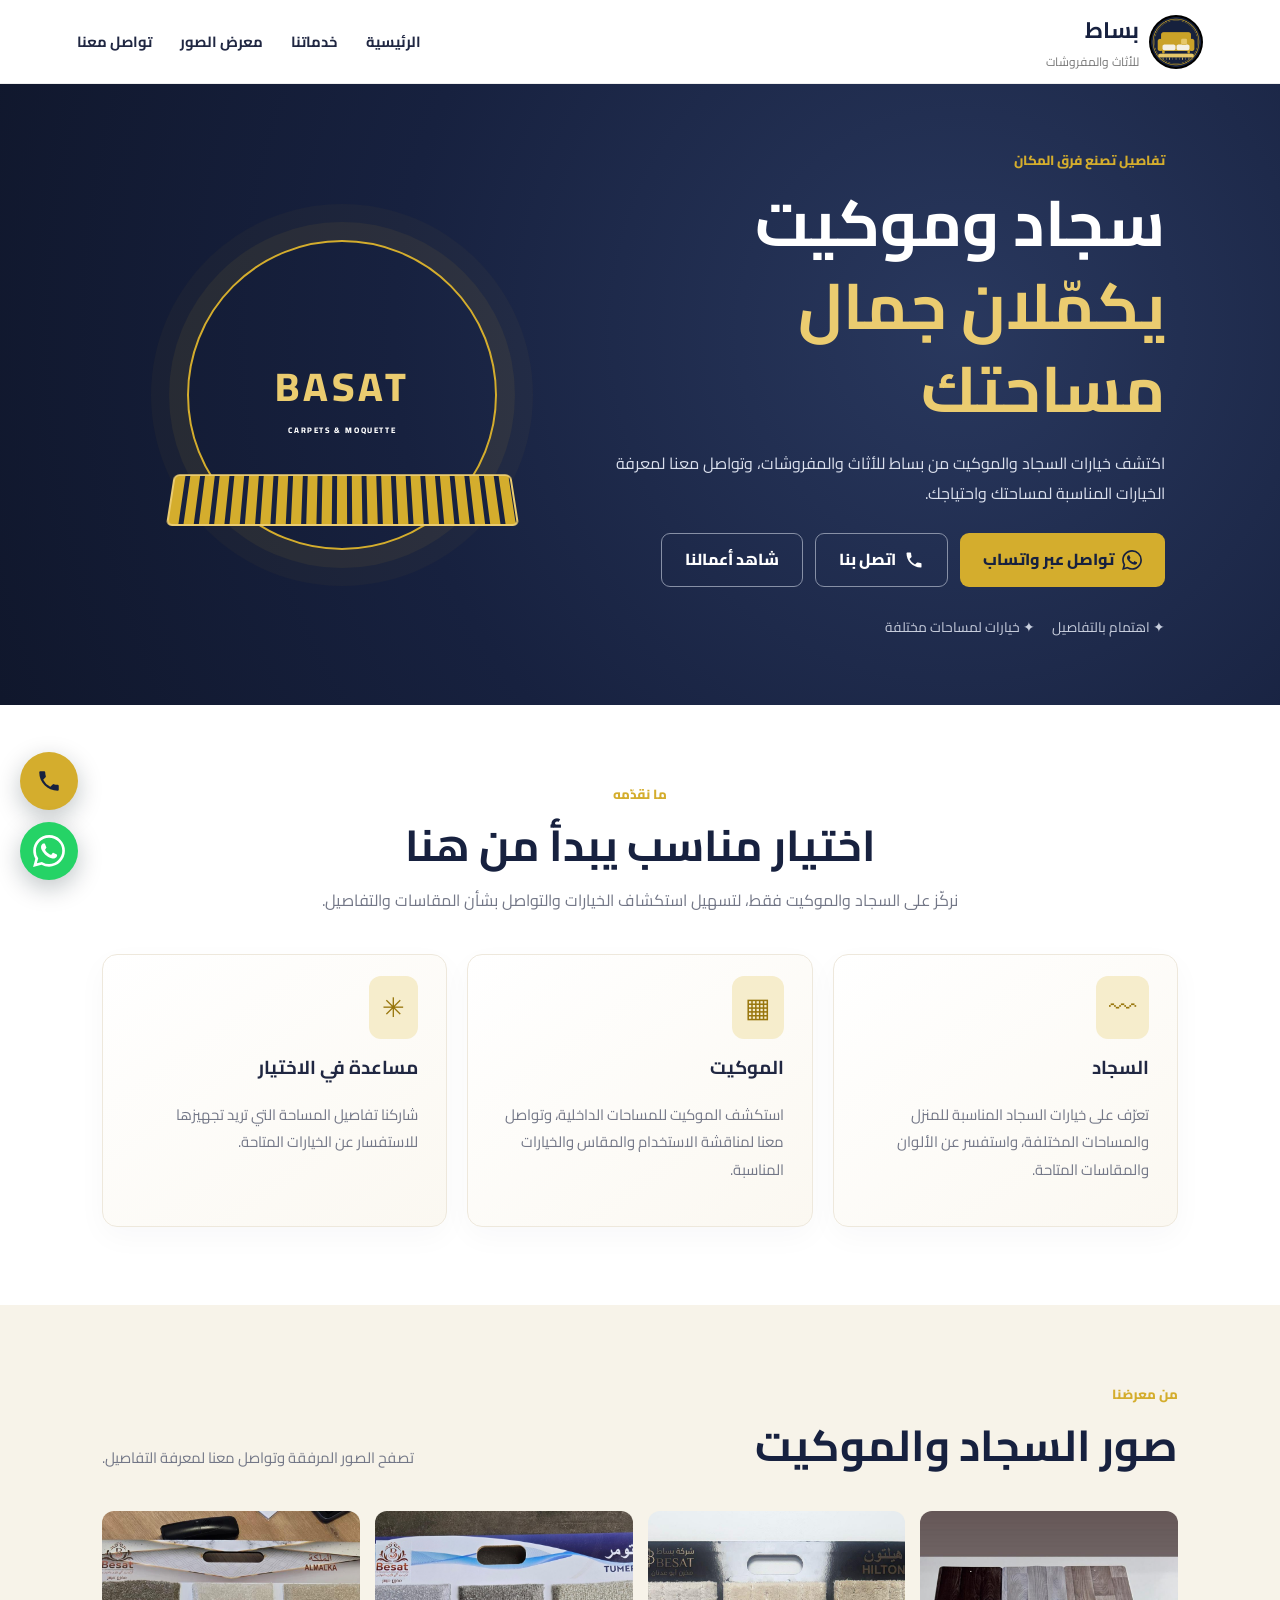
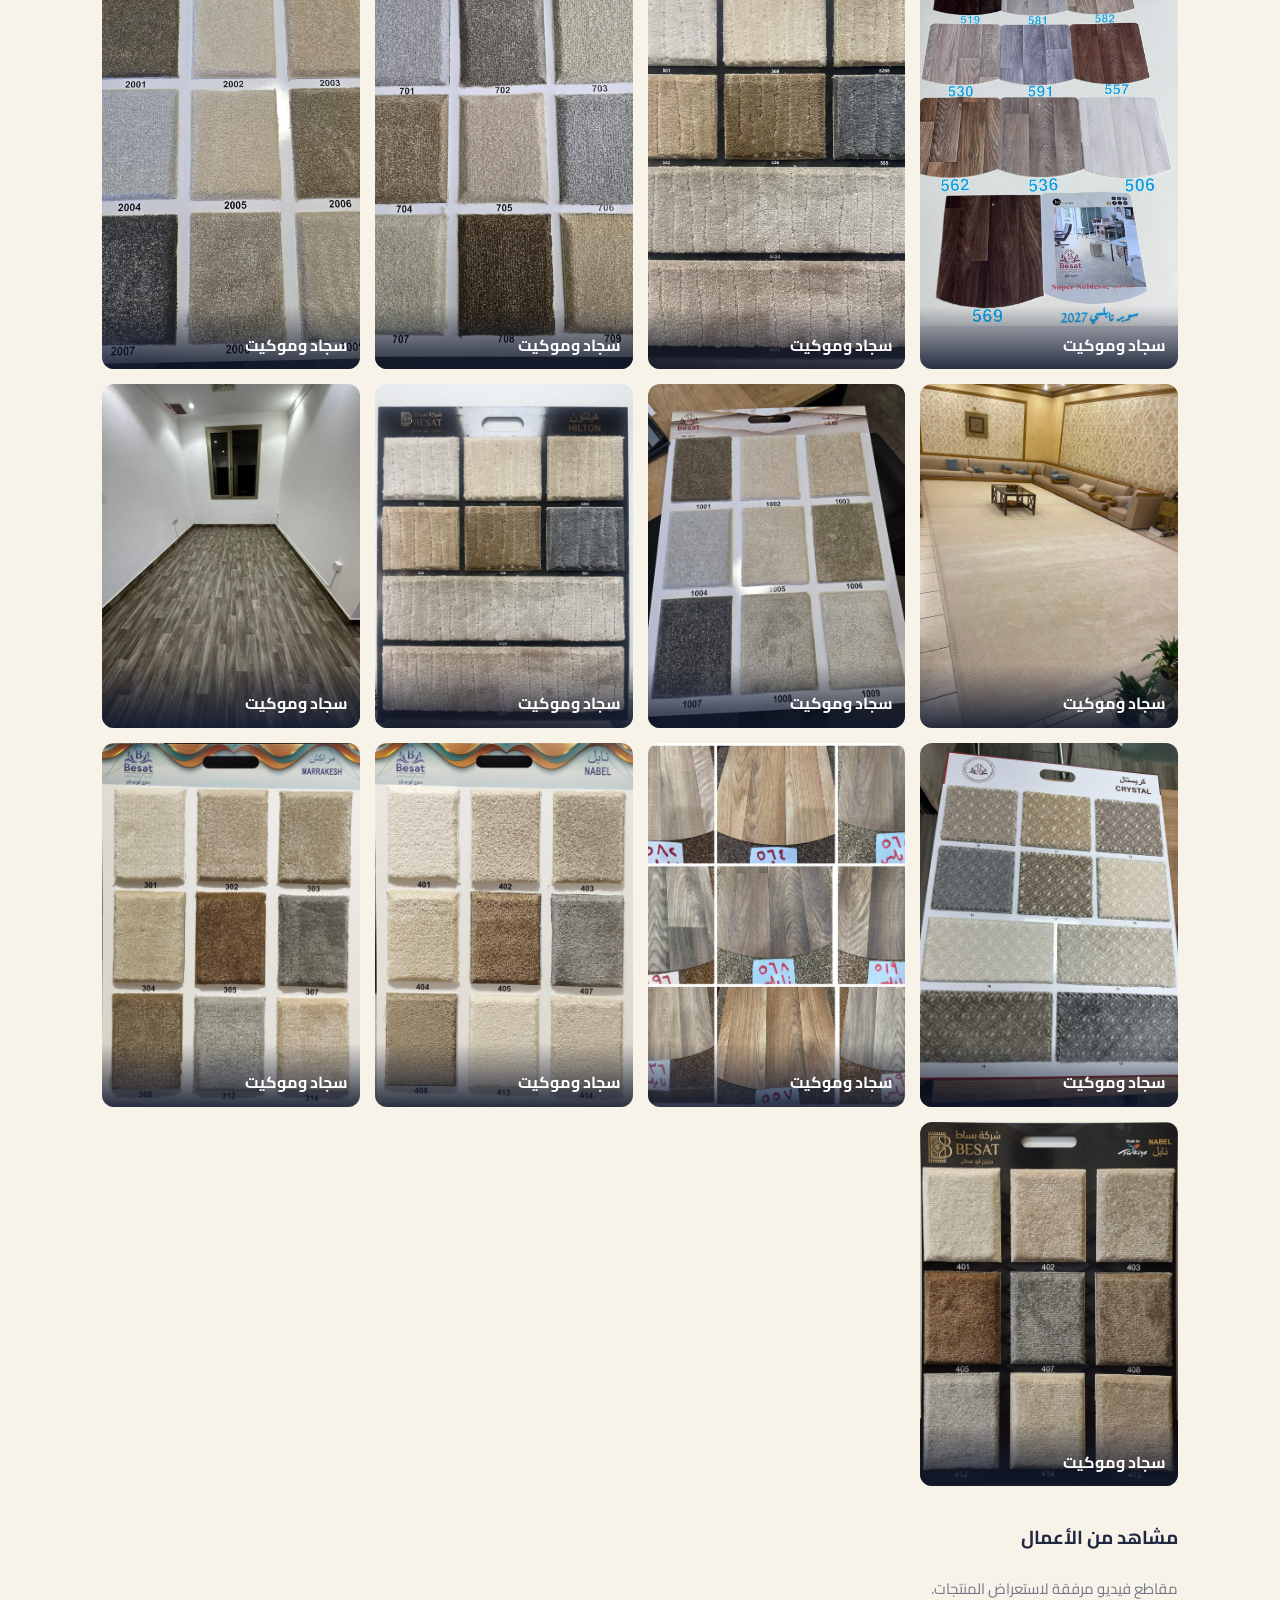
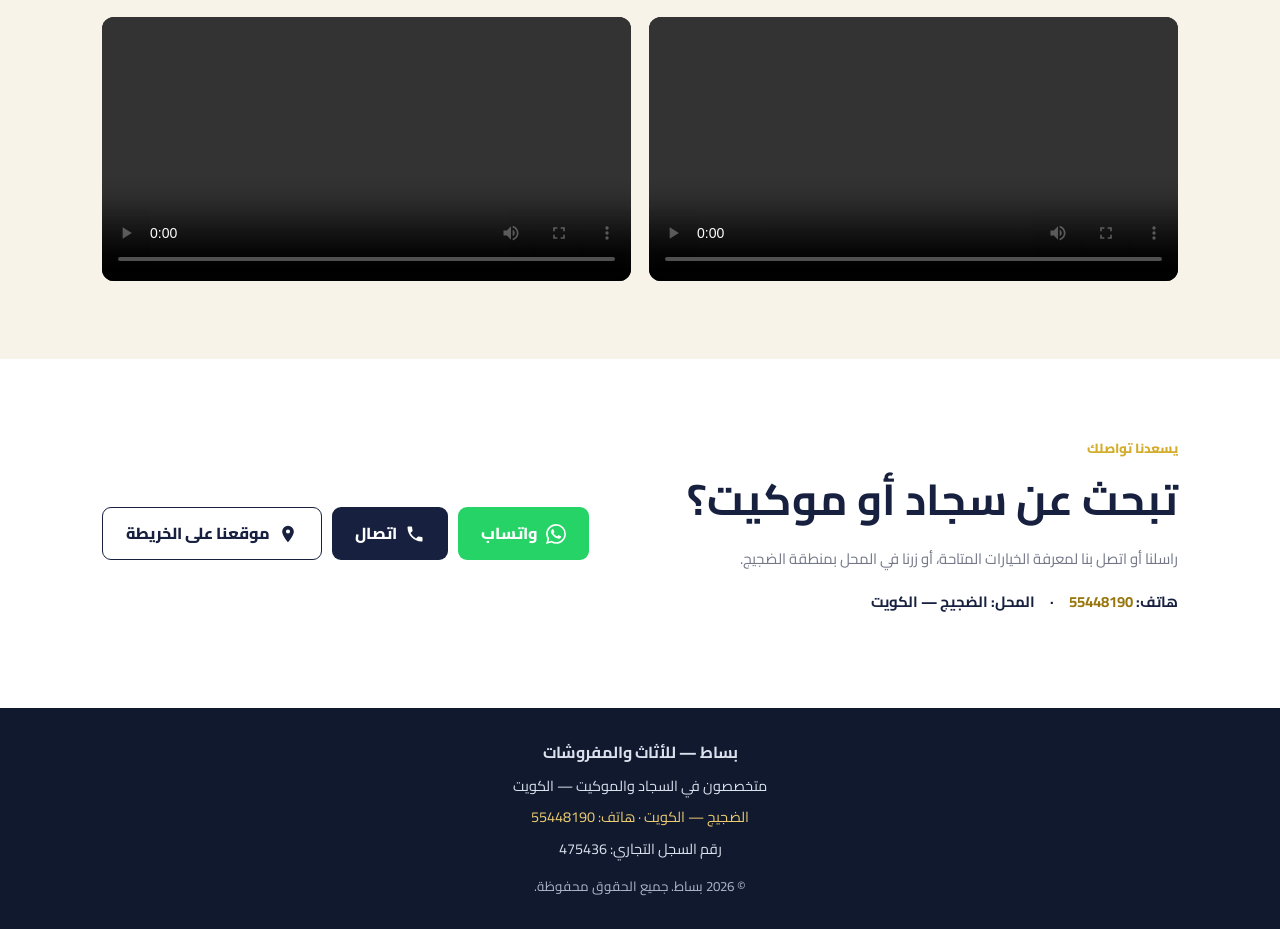
==== commit b571e56f: "أزرار اتصال وواتساب وموقع المحل في الضجيج، وإضافة الهاتف والعنوان للبيانات المنظمة Co-Authored-By: C" ====
--- a/index.html
+++ b/index.html
@@ -5,13 +5,13 @@
 <meta name="robots" content="index,follow,max-image-preview:large"><meta name="theme-color" content="#17213f">
 <link rel="icon" href="assets/logo-basat.jpg"><link rel="canonical" href="https://besaatkuw.com/">
 <meta property="og:type" content="website"><meta property="og:locale" content="ar_KW"><meta property="og:title" content="بساط للأثاث والمفروشات | سجاد وموكيت في الكويت"><meta property="og:description" content="خيارات السجاد والموكيت للمنازل والمساحات المختلفة."><meta property="og:image" content="https://besaatkuw.com/assets/logo-basat.jpg"><meta property="og:url" content="https://besaatkuw.com/">
-<link rel="stylesheet" href="styles.css"><script src="config.js"></script><script type="application/ld+json">{"@context": "https://schema.org", "@type": "Store", "name": "بساط للأثاث والمفروشات", "url": "https://besaatkuw.com/", "logo": "https://besaatkuw.com/assets/logo-basat.jpg", "image": "https://besaatkuw.com/assets/logo-basat.jpg", "description": "متخصص في السجاد والموكيت في الكويت.", "identifier": {"@type": "PropertyValue", "propertyID": "رقم السجل التجاري", "value": "475436"}, "areaServed": {"@type": "Country", "name": "الكويت"}, "knowsAbout": ["السجاد", "الموكيت"]}</script></head>
+<link rel="stylesheet" href="styles.css"><script type="application/ld+json">{"@context": "https://schema.org", "@type": "Store", "name": "بساط للأثاث والمفروشات", "url": "https://besaatkuw.com/", "logo": "https://besaatkuw.com/assets/logo-basat.jpg", "image": "https://besaatkuw.com/assets/logo-basat.jpg", "description": "متخصص في السجاد والموكيت في الكويت.", "telephone": "+96555448190", "address": {"@type": "PostalAddress", "addressLocality": "الضجيج", "addressRegion": "الفروانية", "addressCountry": "KW"}, "hasMap": "https://share.google/VEDA1xmhd2v887Qgk", "identifier": {"@type": "PropertyValue", "propertyID": "رقم السجل التجاري", "value": "475436"}, "areaServed": {"@type": "Country", "name": "الكويت"}, "knowsAbout": ["السجاد", "الموكيت"]}</script></head>
 <body><header><a class="brand" href="#home"><img src="assets/logo-basat.jpg" alt="أيقونة بساط"><span><b>بساط</b><small>للأثاث والمفروشات</small></span></a><button class="toggle" aria-label="فتح القائمة">☰</button><nav><a href="#home">الرئيسية</a><a href="#services">خدماتنا</a><!--LATEST-NAV:START--><!--LATEST-NAV:END--><a href="#gallery">معرض الصور</a><a href="#contact">تواصل معنا</a></nav></header>
-<main><section class="hero" id="home"><div class="hero-copy"><p class="eyebrow">تفاصيل تصنع فرق المكان</p><h1>سجاد وموكيت<br><em>يكمّلان جمال مساحتك</em></h1><p>اكتشف خيارات السجاد والموكيت من بساط للأثاث والمفروشات، وتواصل معنا لمعرفة الخيارات المناسبة لمساحتك واحتياجك.</p><div class="actions"><a class="btn gold wa" href="#contact"><svg class="wa-ic" viewBox="0 0 24 24" aria-hidden="true" focusable="false"><path fill="currentColor" d="M17.472 14.382c-.297-.149-1.758-.867-2.03-.967-.273-.099-.471-.148-.67.15-.197.297-.767.966-.94 1.164-.173.199-.347.223-.644.075-.297-.15-1.255-.463-2.39-1.475-.883-.788-1.48-1.761-1.653-2.059-.173-.297-.018-.458.13-.606.134-.133.298-.347.446-.52.149-.174.198-.298.298-.497.099-.198.05-.371-.025-.52-.075-.149-.669-1.612-.916-2.207-.242-.579-.487-.5-.669-.51-.173-.008-.371-.01-.57-.01-.198 0-.52.074-.792.372-.272.297-1.04 1.016-1.04 2.479 0 1.462 1.065 2.875 1.213 3.074.149.198 2.096 3.2 5.077 4.487.709.306 1.262.489 1.694.625.712.227 1.36.195 1.871.118.571-.085 1.758-.719 2.006-1.413.248-.694.248-1.289.173-1.413-.074-.124-.272-.198-.57-.347m-5.421 7.403h-.004a9.87 9.87 0 01-5.031-1.378l-.361-.214-3.741.982.998-3.648-.235-.374a9.86 9.86 0 01-1.51-5.26c.001-5.45 4.436-9.884 9.888-9.884 2.64 0 5.122 1.03 6.988 2.898a9.825 9.825 0 012.893 6.994c-.003 5.45-4.437 9.884-9.885 9.884m8.413-18.297A11.815 11.815 0 0012.05 0C5.495 0 .16 5.335.157 11.892c0 2.096.547 4.142 1.588 5.945L.057 24l6.305-1.654a11.882 11.882 0 005.683 1.448h.005c6.554 0 11.89-5.335 11.893-11.893a11.821 11.821 0 00-3.48-8.413Z"/></svg>تواصل عبر واتساب</a><a class="btn outline" href="#gallery">شاهد أعمالنا</a></div><div class="trust">✦ اهتمام بالتفاصيل　 ✦ خيارات لمساحات مختلفة</div></div><div class="art"><div class="ring"></div><div class="label">BASAT<small>CARPETS & MOQUETTE</small></div><div class="rug"></div></div></section>
+<main><section class="hero" id="home"><div class="hero-copy"><p class="eyebrow">تفاصيل تصنع فرق المكان</p><h1>سجاد وموكيت<br><em>يكمّلان جمال مساحتك</em></h1><p>اكتشف خيارات السجاد والموكيت من بساط للأثاث والمفروشات، وتواصل معنا لمعرفة الخيارات المناسبة لمساحتك واحتياجك.</p><div class="actions"><a class="btn gold" href="https://wa.me/96555448190?text=%D9%85%D8%B1%D8%AD%D8%A8%D8%A7%D9%8B%20%D8%A8%D8%B3%D8%A7%D8%B7%D8%8C%20%D8%A3%D9%88%D8%AF%20%D8%A7%D9%84%D8%A7%D8%B3%D8%AA%D9%81%D8%B3%D8%A7%D8%B1%20%D8%B9%D9%86%20%D8%A7%D9%84%D8%B3%D8%AC%D8%A7%D8%AF%20%D9%88%D8%A7%D9%84%D9%85%D9%88%D9%83%D9%8A%D8%AA." target="_blank" rel="noopener"><svg class="wa-ic" viewBox="0 0 24 24" aria-hidden="true" focusable="false"><path fill="currentColor" d="M17.472 14.382c-.297-.149-1.758-.867-2.03-.967-.273-.099-.471-.148-.67.15-.197.297-.767.966-.94 1.164-.173.199-.347.223-.644.075-.297-.15-1.255-.463-2.39-1.475-.883-.788-1.48-1.761-1.653-2.059-.173-.297-.018-.458.13-.606.134-.133.298-.347.446-.52.149-.174.198-.298.298-.497.099-.198.05-.371-.025-.52-.075-.149-.669-1.612-.916-2.207-.242-.579-.487-.5-.669-.51-.173-.008-.371-.01-.57-.01-.198 0-.52.074-.792.372-.272.297-1.04 1.016-1.04 2.479 0 1.462 1.065 2.875 1.213 3.074.149.198 2.096 3.2 5.077 4.487.709.306 1.262.489 1.694.625.712.227 1.36.195 1.871.118.571-.085 1.758-.719 2.006-1.413.248-.694.248-1.289.173-1.413-.074-.124-.272-.198-.57-.347m-5.421 7.403h-.004a9.87 9.87 0 01-5.031-1.378l-.361-.214-3.741.982.998-3.648-.235-.374a9.86 9.86 0 01-1.51-5.26c.001-5.45 4.436-9.884 9.888-9.884 2.64 0 5.122 1.03 6.988 2.898a9.825 9.825 0 012.893 6.994c-.003 5.45-4.437 9.884-9.885 9.884m8.413-18.297A11.815 11.815 0 0012.05 0C5.495 0 .16 5.335.157 11.892c0 2.096.547 4.142 1.588 5.945L.057 24l6.305-1.654a11.882 11.882 0 005.683 1.448h.005c6.554 0 11.89-5.335 11.893-11.893a11.821 11.821 0 00-3.48-8.413Z"/></svg>تواصل عبر واتساب</a><a class="btn outline" href="tel:+96555448190"><svg class="wa-ic" viewBox="0 0 24 24" aria-hidden="true" focusable="false"><path fill="currentColor" d="M6.62 10.79a15.05 15.05 0 0 0 6.59 6.59l2.2-2.2a1 1 0 0 1 1.02-.24c1.12.37 2.33.57 3.57.57a1 1 0 0 1 1 1V20a1 1 0 0 1-1 1C10.61 21 3 13.39 3 4a1 1 0 0 1 1-1h3.5a1 1 0 0 1 1 1c0 1.25.2 2.45.57 3.57a1 1 0 0 1-.25 1.02l-2.2 2.2Z"/></svg>اتصل بنا</a><a class="btn outline" href="#gallery">شاهد أعمالنا</a></div><div class="trust">✦ اهتمام بالتفاصيل　 ✦ خيارات لمساحات مختلفة</div></div><div class="art"><div class="ring"></div><div class="label">BASAT<small>CARPETS & MOQUETTE</small></div><div class="rug"></div></div></section>
 <section class="section intro" id="services"><p class="eyebrow">ما نقدّمه</p><h2>اختيار مناسب يبدأ من هنا</h2><p class="lead">نركّز على السجاد والموكيت فقط، لتسهيل استكشاف الخيارات والتواصل بشأن المقاسات والتفاصيل.</p><div class="services"><article><i>〰</i><h3>السجاد</h3><p>تعرّف على خيارات السجاد المناسبة للمنزل والمساحات المختلفة، واستفسر عن الألوان والمقاسات المتاحة.</p></article><article><i>▦</i><h3>الموكيت</h3><p>استكشف الموكيت للمساحات الداخلية، وتواصل معنا لمناقشة الاستخدام والمقاس والخيارات المناسبة.</p></article><article><i>✳</i><h3>مساعدة في الاختيار</h3><p>شاركنا تفاصيل المساحة التي تريد تجهيزها للاستفسار عن الخيارات المتاحة.</p></article></div></section>
 <!--LATEST:START--><!--LATEST:END-->
 <section class="section gallery-section" id="gallery"><div class="heading"><div><p class="eyebrow">من معرضنا</p><h2>صور السجاد والموكيت</h2></div><p>تصفح الصور المرفقة وتواصل معنا لمعرفة التفاصيل.</p></div><div class="gallery"><a class="card" href="assets/1000564427.jpg" target="_blank" rel="noopener"><img loading="lazy" src="assets/1000564427.jpg" alt="سجاد وموكيت من أعمال بساط للأثاث والمفروشات - صورة 1"><span>سجاد وموكيت</span></a><a class="card" href="assets/1000564428.jpg" target="_blank" rel="noopener"><img loading="lazy" src="assets/1000564428.jpg" alt="سجاد وموكيت من أعمال بساط للأثاث والمفروشات - صورة 2"><span>سجاد وموكيت</span></a><a class="card" href="assets/1000564429.jpg" target="_blank" rel="noopener"><img loading="lazy" src="assets/1000564429.jpg" alt="سجاد وموكيت من أعمال بساط للأثاث والمفروشات - صورة 3"><span>سجاد وموكيت</span></a><a class="card" href="assets/1000564431.jpg" target="_blank" rel="noopener"><img loading="lazy" src="assets/1000564431.jpg" alt="سجاد وموكيت من أعمال بساط للأثاث والمفروشات - صورة 4"><span>سجاد وموكيت</span></a><a class="card" href="assets/1000564432.jpg" target="_blank" rel="noopener"><img loading="lazy" src="assets/1000564432.jpg" alt="سجاد وموكيت من أعمال بساط للأثاث والمفروشات - صورة 5"><span>سجاد وموكيت</span></a><a class="card" href="assets/1000564433.jpg" target="_blank" rel="noopener"><img loading="lazy" src="assets/1000564433.jpg" alt="سجاد وموكيت من أعمال بساط للأثاث والمفروشات - صورة 6"><span>سجاد وموكيت</span></a><a class="card" href="assets/1000564434.jpg" target="_blank" rel="noopener"><img loading="lazy" src="assets/1000564434.jpg" alt="سجاد وموكيت من أعمال بساط للأثاث والمفروشات - صورة 7"><span>سجاد وموكيت</span></a><a class="card" href="assets/1000564435.jpg" target="_blank" rel="noopener"><img loading="lazy" src="assets/1000564435.jpg" alt="سجاد وموكيت من أعمال بساط للأثاث والمفروشات - صورة 8"><span>سجاد وموكيت</span></a><a class="card" href="assets/1000564436.jpg" target="_blank" rel="noopener"><img loading="lazy" src="assets/1000564436.jpg" alt="سجاد وموكيت من أعمال بساط للأثاث والمفروشات - صورة 9"><span>سجاد وموكيت</span></a><a class="card" href="assets/1000564437.jpg" target="_blank" rel="noopener"><img loading="lazy" src="assets/1000564437.jpg" alt="سجاد وموكيت من أعمال بساط للأثاث والمفروشات - صورة 10"><span>سجاد وموكيت</span></a><a class="card" href="assets/1000564441.jpg" target="_blank" rel="noopener"><img loading="lazy" src="assets/1000564441.jpg" alt="سجاد وموكيت من أعمال بساط للأثاث والمفروشات - صورة 11"><span>سجاد وموكيت</span></a><a class="card" href="assets/1000564442.jpg" target="_blank" rel="noopener"><img loading="lazy" src="assets/1000564442.jpg" alt="سجاد وموكيت من أعمال بساط للأثاث والمفروشات - صورة 12"><span>سجاد وموكيت</span></a><a class="card" href="assets/1000564443.jpg" target="_blank" rel="noopener"><img loading="lazy" src="assets/1000564443.jpg" alt="سجاد وموكيت من أعمال بساط للأثاث والمفروشات - صورة 13"><span>سجاد وموكيت</span></a></div><div class="video-heading"><h3>مشاهد من الأعمال</h3><p>مقاطع فيديو مرفقة لاستعراض المنتجات.</p></div><div class="videos"><video controls preload="metadata"><source src="assets/1000564430.mp4" type="video/mp4"></video><video controls preload="metadata"><source src="assets/1000564438.mp4" type="video/mp4"></video></div></section>
-<section class="section contact" id="contact"><div><p class="eyebrow">يسعدنا تواصلك</p><h2>تبحث عن سجاد أو موكيت؟</h2><p>راسلنا لمعرفة الخيارات المتاحة والتفاصيل المناسبة لاحتياجك.</p></div><a class="btn dark wa" href="#"><svg class="wa-ic" viewBox="0 0 24 24" aria-hidden="true" focusable="false"><path fill="currentColor" d="M17.472 14.382c-.297-.149-1.758-.867-2.03-.967-.273-.099-.471-.148-.67.15-.197.297-.767.966-.94 1.164-.173.199-.347.223-.644.075-.297-.15-1.255-.463-2.39-1.475-.883-.788-1.48-1.761-1.653-2.059-.173-.297-.018-.458.13-.606.134-.133.298-.347.446-.52.149-.174.198-.298.298-.497.099-.198.05-.371-.025-.52-.075-.149-.669-1.612-.916-2.207-.242-.579-.487-.5-.669-.51-.173-.008-.371-.01-.57-.01-.198 0-.52.074-.792.372-.272.297-1.04 1.016-1.04 2.479 0 1.462 1.065 2.875 1.213 3.074.149.198 2.096 3.2 5.077 4.487.709.306 1.262.489 1.694.625.712.227 1.36.195 1.871.118.571-.085 1.758-.719 2.006-1.413.248-.694.248-1.289.173-1.413-.074-.124-.272-.198-.57-.347m-5.421 7.403h-.004a9.87 9.87 0 01-5.031-1.378l-.361-.214-3.741.982.998-3.648-.235-.374a9.86 9.86 0 01-1.51-5.26c.001-5.45 4.436-9.884 9.888-9.884 2.64 0 5.122 1.03 6.988 2.898a9.825 9.825 0 012.893 6.994c-.003 5.45-4.437 9.884-9.885 9.884m8.413-18.297A11.815 11.815 0 0012.05 0C5.495 0 .16 5.335.157 11.892c0 2.096.547 4.142 1.588 5.945L.057 24l6.305-1.654a11.882 11.882 0 005.683 1.448h.005c6.554 0 11.89-5.335 11.893-11.893a11.821 11.821 0 00-3.48-8.413Z"/></svg>ابدأ المحادثة على واتساب</a></section></main>
-<footer><b>بساط — للأثاث والمفروشات</b><p>متخصصون في السجاد والموكيت — الكويت</p><p>رقم السجل التجاري: 475436</p><small>© <span id="year"></span> بساط. جميع الحقوق محفوظة.</small></footer>
-<a class="float wa" href="#contact" aria-label="تواصل عبر واتساب" title="واتساب"><svg class="wa-ic" viewBox="0 0 24 24" aria-hidden="true" focusable="false"><path fill="currentColor" d="M17.472 14.382c-.297-.149-1.758-.867-2.03-.967-.273-.099-.471-.148-.67.15-.197.297-.767.966-.94 1.164-.173.199-.347.223-.644.075-.297-.15-1.255-.463-2.39-1.475-.883-.788-1.48-1.761-1.653-2.059-.173-.297-.018-.458.13-.606.134-.133.298-.347.446-.52.149-.174.198-.298.298-.497.099-.198.05-.371-.025-.52-.075-.149-.669-1.612-.916-2.207-.242-.579-.487-.5-.669-.51-.173-.008-.371-.01-.57-.01-.198 0-.52.074-.792.372-.272.297-1.04 1.016-1.04 2.479 0 1.462 1.065 2.875 1.213 3.074.149.198 2.096 3.2 5.077 4.487.709.306 1.262.489 1.694.625.712.227 1.36.195 1.871.118.571-.085 1.758-.719 2.006-1.413.248-.694.248-1.289.173-1.413-.074-.124-.272-.198-.57-.347m-5.421 7.403h-.004a9.87 9.87 0 01-5.031-1.378l-.361-.214-3.741.982.998-3.648-.235-.374a9.86 9.86 0 01-1.51-5.26c.001-5.45 4.436-9.884 9.888-9.884 2.64 0 5.122 1.03 6.988 2.898a9.825 9.825 0 012.893 6.994c-.003 5.45-4.437 9.884-9.885 9.884m8.413-18.297A11.815 11.815 0 0012.05 0C5.495 0 .16 5.335.157 11.892c0 2.096.547 4.142 1.588 5.945L.057 24l6.305-1.654a11.882 11.882 0 005.683 1.448h.005c6.554 0 11.89-5.335 11.893-11.893a11.821 11.821 0 00-3.48-8.413Z"/></svg></a>
-<script>document.getElementById('year').textContent=new Date().getFullYear();const nav=document.querySelector('nav');document.querySelector('.toggle').onclick=()=>nav.classList.toggle('open');nav.querySelectorAll('a').forEach(a=>a.onclick=()=>nav.classList.remove('open'));const phone=(window.BASAT_CONFIG.whatsappPhone||'').replace(/\D/g,'');document.querySelectorAll('.wa').forEach(a=>{if(phone){a.href='https://wa.me/'+phone+'?text='+encodeURIComponent('مرحباً بساط، أود الاستفسار عن السجاد والموكيت.');a.target='_blank';a.rel='noopener noreferrer'}else{a.onclick=e=>{e.preventDefault();alert('يرجى إضافة رقم واتساب في config.js قبل النشر.')}}});</script></body></html>+<section class="section contact" id="contact"><div><p class="eyebrow">يسعدنا تواصلك</p><h2>تبحث عن سجاد أو موكيت؟</h2><p>راسلنا أو اتصل بنا لمعرفة الخيارات المتاحة، أو زرنا في المحل بمنطقة الضجيج.</p><p class="info">هاتف: <a href="tel:+96555448190" dir="ltr">55448190</a>　·　المحل: الضجيج — الكويت</p></div><div class="contact-actions"><a class="btn wa-btn" href="https://wa.me/96555448190?text=%D9%85%D8%B1%D8%AD%D8%A8%D8%A7%D9%8B%20%D8%A8%D8%B3%D8%A7%D8%B7%D8%8C%20%D8%A3%D9%88%D8%AF%20%D8%A7%D9%84%D8%A7%D8%B3%D8%AA%D9%81%D8%B3%D8%A7%D8%B1%20%D8%B9%D9%86%20%D8%A7%D9%84%D8%B3%D8%AC%D8%A7%D8%AF%20%D9%88%D8%A7%D9%84%D9%85%D9%88%D9%83%D9%8A%D8%AA." target="_blank" rel="noopener"><svg class="wa-ic" viewBox="0 0 24 24" aria-hidden="true" focusable="false"><path fill="currentColor" d="M17.472 14.382c-.297-.149-1.758-.867-2.03-.967-.273-.099-.471-.148-.67.15-.197.297-.767.966-.94 1.164-.173.199-.347.223-.644.075-.297-.15-1.255-.463-2.39-1.475-.883-.788-1.48-1.761-1.653-2.059-.173-.297-.018-.458.13-.606.134-.133.298-.347.446-.52.149-.174.198-.298.298-.497.099-.198.05-.371-.025-.52-.075-.149-.669-1.612-.916-2.207-.242-.579-.487-.5-.669-.51-.173-.008-.371-.01-.57-.01-.198 0-.52.074-.792.372-.272.297-1.04 1.016-1.04 2.479 0 1.462 1.065 2.875 1.213 3.074.149.198 2.096 3.2 5.077 4.487.709.306 1.262.489 1.694.625.712.227 1.36.195 1.871.118.571-.085 1.758-.719 2.006-1.413.248-.694.248-1.289.173-1.413-.074-.124-.272-.198-.57-.347m-5.421 7.403h-.004a9.87 9.87 0 01-5.031-1.378l-.361-.214-3.741.982.998-3.648-.235-.374a9.86 9.86 0 01-1.51-5.26c.001-5.45 4.436-9.884 9.888-9.884 2.64 0 5.122 1.03 6.988 2.898a9.825 9.825 0 012.893 6.994c-.003 5.45-4.437 9.884-9.885 9.884m8.413-18.297A11.815 11.815 0 0012.05 0C5.495 0 .16 5.335.157 11.892c0 2.096.547 4.142 1.588 5.945L.057 24l6.305-1.654a11.882 11.882 0 005.683 1.448h.005c6.554 0 11.89-5.335 11.893-11.893a11.821 11.821 0 00-3.48-8.413Z"/></svg>واتساب</a><a class="btn dark" href="tel:+96555448190"><svg class="wa-ic" viewBox="0 0 24 24" aria-hidden="true" focusable="false"><path fill="currentColor" d="M6.62 10.79a15.05 15.05 0 0 0 6.59 6.59l2.2-2.2a1 1 0 0 1 1.02-.24c1.12.37 2.33.57 3.57.57a1 1 0 0 1 1 1V20a1 1 0 0 1-1 1C10.61 21 3 13.39 3 4a1 1 0 0 1 1-1h3.5a1 1 0 0 1 1 1c0 1.25.2 2.45.57 3.57a1 1 0 0 1-.25 1.02l-2.2 2.2Z"/></svg>اتصال</a><a class="btn map" href="https://share.google/VEDA1xmhd2v887Qgk" target="_blank" rel="noopener"><svg class="wa-ic" viewBox="0 0 24 24" aria-hidden="true" focusable="false"><path fill="currentColor" d="M12 2a7 7 0 0 0-7 7c0 5.25 7 13 7 13s7-7.75 7-13a7 7 0 0 0-7-7Zm0 9.5a2.5 2.5 0 1 1 0-5 2.5 2.5 0 0 1 0 5Z"/></svg>موقعنا على الخريطة</a></div></section></main>
+<footer><b>بساط — للأثاث والمفروشات</b><p>متخصصون في السجاد والموكيت — الكويت</p><p>الضجيج — الكويت · هاتف: <a href="tel:+96555448190" dir="ltr">55448190</a></p><p>رقم السجل التجاري: 475436</p><small>© <span id="year"></span> بساط. جميع الحقوق محفوظة.</small></footer>
+<a class="float call" href="tel:+96555448190" aria-label="اتصل بنا" title="اتصال"><svg class="wa-ic" viewBox="0 0 24 24" aria-hidden="true" focusable="false"><path fill="currentColor" d="M6.62 10.79a15.05 15.05 0 0 0 6.59 6.59l2.2-2.2a1 1 0 0 1 1.02-.24c1.12.37 2.33.57 3.57.57a1 1 0 0 1 1 1V20a1 1 0 0 1-1 1C10.61 21 3 13.39 3 4a1 1 0 0 1 1-1h3.5a1 1 0 0 1 1 1c0 1.25.2 2.45.57 3.57a1 1 0 0 1-.25 1.02l-2.2 2.2Z"/></svg></a><a class="float wa" href="https://wa.me/96555448190?text=%D9%85%D8%B1%D8%AD%D8%A8%D8%A7%D9%8B%20%D8%A8%D8%B3%D8%A7%D8%B7%D8%8C%20%D8%A3%D9%88%D8%AF%20%D8%A7%D9%84%D8%A7%D8%B3%D8%AA%D9%81%D8%B3%D8%A7%D8%B1%20%D8%B9%D9%86%20%D8%A7%D9%84%D8%B3%D8%AC%D8%A7%D8%AF%20%D9%88%D8%A7%D9%84%D9%85%D9%88%D9%83%D9%8A%D8%AA." target="_blank" rel="noopener" aria-label="تواصل عبر واتساب" title="واتساب"><svg class="wa-ic" viewBox="0 0 24 24" aria-hidden="true" focusable="false"><path fill="currentColor" d="M17.472 14.382c-.297-.149-1.758-.867-2.03-.967-.273-.099-.471-.148-.67.15-.197.297-.767.966-.94 1.164-.173.199-.347.223-.644.075-.297-.15-1.255-.463-2.39-1.475-.883-.788-1.48-1.761-1.653-2.059-.173-.297-.018-.458.13-.606.134-.133.298-.347.446-.52.149-.174.198-.298.298-.497.099-.198.05-.371-.025-.52-.075-.149-.669-1.612-.916-2.207-.242-.579-.487-.5-.669-.51-.173-.008-.371-.01-.57-.01-.198 0-.52.074-.792.372-.272.297-1.04 1.016-1.04 2.479 0 1.462 1.065 2.875 1.213 3.074.149.198 2.096 3.2 5.077 4.487.709.306 1.262.489 1.694.625.712.227 1.36.195 1.871.118.571-.085 1.758-.719 2.006-1.413.248-.694.248-1.289.173-1.413-.074-.124-.272-.198-.57-.347m-5.421 7.403h-.004a9.87 9.87 0 01-5.031-1.378l-.361-.214-3.741.982.998-3.648-.235-.374a9.86 9.86 0 01-1.51-5.26c.001-5.45 4.436-9.884 9.888-9.884 2.64 0 5.122 1.03 6.988 2.898a9.825 9.825 0 012.893 6.994c-.003 5.45-4.437 9.884-9.885 9.884m8.413-18.297A11.815 11.815 0 0012.05 0C5.495 0 .16 5.335.157 11.892c0 2.096.547 4.142 1.588 5.945L.057 24l6.305-1.654a11.882 11.882 0 005.683 1.448h.005c6.554 0 11.89-5.335 11.893-11.893a11.821 11.821 0 00-3.48-8.413Z"/></svg></a>
+<script>document.getElementById('year').textContent=new Date().getFullYear();const nav=document.querySelector('nav');document.querySelector('.toggle').onclick=()=>nav.classList.toggle('open');nav.querySelectorAll('a').forEach(a=>a.onclick=()=>nav.classList.remove('open'));</script></body></html>
--- a/styles.css
+++ b/styles.css
@@ -1 +1 @@
-@import url('https://fonts.googleapis.com/css2?family=Cairo:wght@400;500;600;700;800&display=swap');:root{--n:#17213f;--g:#d4ad2d;--gl:#ebcc70;--cream:#f7f3e9;--muted:#737787}*{box-sizing:border-box}html{scroll-behavior:smooth;scroll-padding-top:90px}body{margin:0;font-family:Cairo,Tahoma,Arial,sans-serif;color:#202742;line-height:1.85}a{text-decoration:none;color:inherit}header{height:84px;padding:10px 6%;display:flex;align-items:center;justify-content:space-between;background:#fff;position:sticky;top:0;z-index:9;border-bottom:1px solid #eee} .brand{display:flex;align-items:center;gap:10px;color:var(--n)}.brand img{width:54px;height:54px;border-radius:50%;object-fit:cover}.brand b{display:block;font-size:1.4rem}.brand small{display:block;color:#777;font-size:.75rem}nav{display:flex;gap:28px;font-weight:700;font-size:.92rem}nav a:hover{color:#aa8613}.toggle{display:none;background:none;border:0;font-size:1.5rem}.hero{padding:65px 9%;min-height:570px;background:radial-gradient(circle at 75% 40%,#29385e,var(--n) 55%,#10172c);color:#fff;display:grid;grid-template-columns:1.1fr .9fr;align-items:center;gap:40px}.hero-copy{max-width:650px}.eyebrow{color:var(--g);font-size:.83rem;font-weight:800;margin:0 0 8px}.hero h1{font-size:clamp(2.5rem,5vw,4.5rem);line-height:1.3;margin:0 0 18px}.hero em{font-style:normal;color:var(--gl)}.hero-copy>p:not(.eyebrow){color:#dbe0ed;max-width:580px}.actions{display:flex;gap:12px;flex-wrap:wrap;margin-top:25px}.btn{padding:11px 23px;border-radius:9px;display:inline-flex;align-items:center;justify-content:center;font-weight:800;min-height:48px}.gold{background:var(--g);color:var(--n)}.outline{border:1px solid #8790a6;color:#fff}.trust{margin-top:28px;color:#c9cfde;font-size:.86rem}.art{height:320px;position:relative;display:grid;place-items:center}.ring{width:min(31vw,310px);aspect-ratio:1;border:2px solid var(--g);border-radius:50%;box-shadow:0 0 0 18px #d4ad2d12,0 0 0 36px #d4ad2d09}.label{position:absolute;text-align:center;color:var(--gl);font-size:2.5rem;font-weight:800;letter-spacing:.1em}.label small{display:block;color:#fff;font-size:.5rem;letter-spacing:.2em}.rug{position:absolute;bottom:28px;width:76%;height:55px;border:2px solid var(--gl);border-radius:6px;background:repeating-linear-gradient(90deg,#d4ad2d 0 10px,#17213f 10px 15px);transform:perspective(400px) rotateX(20deg)}.section{padding:78px 8%}.intro{text-align:center}.section h2{font-size:clamp(1.8rem,3.5vw,2.7rem);color:var(--n);margin:0 0 10px;line-height:1.4}.lead{max-width:680px;margin:auto;color:var(--muted)}.services{display:grid;grid-template-columns:repeat(3,1fr);gap:20px;margin-top:38px;text-align:right}.services article{padding:28px;border:1px solid #eee8dc;border-radius:15px;background:linear-gradient(145deg,#fff,#fbf8f1);box-shadow:0 10px 30px #17213f08}.services i{font-style:normal;font-size:1.7rem;background:#f6edcc;color:#98760d;padding:6px 13px;border-radius:12px}.services h3{margin:18px 0 5px}.services p,.heading>p,.video-heading p,.contact p:not(.eyebrow){color:var(--muted);font-size:.93rem}.gallery-section{background:var(--cream)}.heading{display:flex;align-items:end;justify-content:space-between;gap:20px;margin-bottom:25px}.heading>p{max-width:340px}.gallery{display:grid;grid-template-columns:repeat(4,minmax(0,1fr));gap:15px}.card{position:relative;overflow:hidden;border-radius:12px;background:#e8e1d4;min-height:190px}.card img{display:block;width:100%;height:100%;min-height:220px;object-fit:cover;transition:transform .35s}.card:hover img{transform:scale(1.05)}.card span{position:absolute;bottom:0;right:0;left:0;padding:25px 12px 9px;color:#fff;font-weight:700;background:linear-gradient(transparent,#10182de0)}.video-heading{margin-top:35px}.videos{display:grid;grid-template-columns:repeat(2,1fr);gap:18px}.videos video{width:100%;max-height:420px;background:#111;border-radius:12px}.contact{display:flex;align-items:center;justify-content:space-between;gap:25px}.dark{background:var(--n);color:#fff;white-space:nowrap}footer{text-align:center;padding:30px 20px;background:#11192f;color:#dce1ee}footer p{margin:5px;font-size:.9rem}footer p:nth-of-type(2){color:var(--gl)}footer small{display:block;margin-top:12px;color:#aeb6c9}.wa-ic{width:1.25em;height:1.25em;flex:none;margin-inline-end:8px}.float .wa-ic{width:32px;height:32px;margin:0}.float{position:fixed;bottom:20px;left:20px;width:58px;height:58px;border-radius:50%;background:#25d366;color:#fff;display:grid;place-items:center;box-shadow:0 8px 24px #071b2440;z-index:10}.float:hover{transform:scale(1.05)}.works-section{background:#fff}.works{display:grid;grid-template-columns:repeat(3,minmax(0,1fr));gap:20px}.work{border:1px solid #eee8dc;border-radius:14px;overflow:hidden;background:#fff;box-shadow:0 10px 30px #17213f0d;margin:0}.work img{display:block;width:100%;height:auto;aspect-ratio:4/3;object-fit:cover;background:#e8e1d4}.work figcaption{padding:14px 16px 18px}.work h3{margin:0 0 4px;color:var(--n);font-size:1.08rem;line-height:1.6}.work p{margin:0;color:var(--muted);font-size:.9rem;white-space:pre-line}@media(max-width:850px){.works{grid-template-columns:repeat(2,minmax(0,1fr));gap:12px}.hero{grid-template-columns:1fr;text-align:center;padding:40px 7%;gap:0}.art{height:210px;grid-row:1}.ring{width:170px}.label{font-size:1.8rem}.rug{bottom:10px;width:65%;height:40px}.hero-copy{margin:auto}.actions,.trust{justify-content:center}.services{grid-template-columns:1fr}.gallery{grid-template-columns:repeat(2,minmax(0,1fr))}.heading{display:block}.contact{display:block;text-align:center}.dark{margin-top:12px}nav{display:none;position:absolute;top:83px;right:0;left:0;background:#fff;padding:18px 25px;box-shadow:0 12px 20px #1112;flex-direction:column;gap:12px}nav.open{display:flex}.toggle{display:block}}@media(max-width:480px){.works{grid-template-columns:1fr}header{height:74px}.brand img{width:46px;height:46px}nav{top:73px}.hero{padding:28px 20px 42px}.hero h1{font-size:2.3rem}.section{padding:55px 20px}.gallery{gap:9px}.card img{min-height:155px}.videos{grid-template-columns:1fr}.float{width:53px;height:53px;bottom:14px;left:14px}}+@import url('https://fonts.googleapis.com/css2?family=Cairo:wght@400;500;600;700;800&display=swap');:root{--n:#17213f;--g:#d4ad2d;--gl:#ebcc70;--cream:#f7f3e9;--muted:#737787}*{box-sizing:border-box}html{scroll-behavior:smooth;scroll-padding-top:90px}body{margin:0;font-family:Cairo,Tahoma,Arial,sans-serif;color:#202742;line-height:1.85}a{text-decoration:none;color:inherit}header{height:84px;padding:10px 6%;display:flex;align-items:center;justify-content:space-between;background:#fff;position:sticky;top:0;z-index:9;border-bottom:1px solid #eee} .brand{display:flex;align-items:center;gap:10px;color:var(--n)}.brand img{width:54px;height:54px;border-radius:50%;object-fit:cover}.brand b{display:block;font-size:1.4rem}.brand small{display:block;color:#777;font-size:.75rem}nav{display:flex;gap:28px;font-weight:700;font-size:.92rem}nav a:hover{color:#aa8613}.toggle{display:none;background:none;border:0;font-size:1.5rem}.hero{padding:65px 9%;min-height:570px;background:radial-gradient(circle at 75% 40%,#29385e,var(--n) 55%,#10172c);color:#fff;display:grid;grid-template-columns:1.1fr .9fr;align-items:center;gap:40px}.hero-copy{max-width:650px}.eyebrow{color:var(--g);font-size:.83rem;font-weight:800;margin:0 0 8px}.hero h1{font-size:clamp(2.5rem,5vw,4.5rem);line-height:1.3;margin:0 0 18px}.hero em{font-style:normal;color:var(--gl)}.hero-copy>p:not(.eyebrow){color:#dbe0ed;max-width:580px}.actions{display:flex;gap:12px;flex-wrap:wrap;margin-top:25px}.btn{padding:11px 23px;border-radius:9px;display:inline-flex;align-items:center;justify-content:center;font-weight:800;min-height:48px}.gold{background:var(--g);color:var(--n)}.outline{border:1px solid #8790a6;color:#fff}.trust{margin-top:28px;color:#c9cfde;font-size:.86rem}.art{height:320px;position:relative;display:grid;place-items:center}.ring{width:min(31vw,310px);aspect-ratio:1;border:2px solid var(--g);border-radius:50%;box-shadow:0 0 0 18px #d4ad2d12,0 0 0 36px #d4ad2d09}.label{position:absolute;text-align:center;color:var(--gl);font-size:2.5rem;font-weight:800;letter-spacing:.1em}.label small{display:block;color:#fff;font-size:.5rem;letter-spacing:.2em}.rug{position:absolute;bottom:28px;width:76%;height:55px;border:2px solid var(--gl);border-radius:6px;background:repeating-linear-gradient(90deg,#d4ad2d 0 10px,#17213f 10px 15px);transform:perspective(400px) rotateX(20deg)}.section{padding:78px 8%}.intro{text-align:center}.section h2{font-size:clamp(1.8rem,3.5vw,2.7rem);color:var(--n);margin:0 0 10px;line-height:1.4}.lead{max-width:680px;margin:auto;color:var(--muted)}.services{display:grid;grid-template-columns:repeat(3,1fr);gap:20px;margin-top:38px;text-align:right}.services article{padding:28px;border:1px solid #eee8dc;border-radius:15px;background:linear-gradient(145deg,#fff,#fbf8f1);box-shadow:0 10px 30px #17213f08}.services i{font-style:normal;font-size:1.7rem;background:#f6edcc;color:#98760d;padding:6px 13px;border-radius:12px}.services h3{margin:18px 0 5px}.services p,.heading>p,.video-heading p,.contact p:not(.eyebrow){color:var(--muted);font-size:.93rem}.gallery-section{background:var(--cream)}.heading{display:flex;align-items:end;justify-content:space-between;gap:20px;margin-bottom:25px}.heading>p{max-width:340px}.gallery{display:grid;grid-template-columns:repeat(4,minmax(0,1fr));gap:15px}.card{position:relative;overflow:hidden;border-radius:12px;background:#e8e1d4;min-height:190px}.card img{display:block;width:100%;height:100%;min-height:220px;object-fit:cover;transition:transform .35s}.card:hover img{transform:scale(1.05)}.card span{position:absolute;bottom:0;right:0;left:0;padding:25px 12px 9px;color:#fff;font-weight:700;background:linear-gradient(transparent,#10182de0)}.video-heading{margin-top:35px}.videos{display:grid;grid-template-columns:repeat(2,1fr);gap:18px}.videos video{width:100%;max-height:420px;background:#111;border-radius:12px}.contact{display:flex;align-items:center;justify-content:space-between;gap:25px}.dark{background:var(--n);color:#fff;white-space:nowrap}.contact-actions{display:flex;gap:10px;flex-wrap:wrap;justify-content:flex-end}.wa-btn{background:#25d366;color:#fff}.map{border:1px solid var(--n);color:var(--n)}.info{font-weight:700;color:var(--n)!important}.info a{color:#98760d}.float.call{bottom:90px;background:var(--g);color:var(--n)}.float.call .wa-ic{width:26px;height:26px}footer a{color:var(--gl)}footer{text-align:center;padding:30px 20px;background:#11192f;color:#dce1ee}footer p{margin:5px;font-size:.9rem}footer p:nth-of-type(2){color:var(--gl)}footer small{display:block;margin-top:12px;color:#aeb6c9}.wa-ic{width:1.25em;height:1.25em;flex:none;margin-inline-end:8px}.float .wa-ic{width:32px;height:32px;margin:0}.float{position:fixed;bottom:20px;left:20px;width:58px;height:58px;border-radius:50%;background:#25d366;color:#fff;display:grid;place-items:center;box-shadow:0 8px 24px #071b2440;z-index:10}.float:hover{transform:scale(1.05)}.works-section{background:#fff}.works{display:grid;grid-template-columns:repeat(3,minmax(0,1fr));gap:20px}.work{border:1px solid #eee8dc;border-radius:14px;overflow:hidden;background:#fff;box-shadow:0 10px 30px #17213f0d;margin:0}.work img{display:block;width:100%;height:auto;aspect-ratio:4/3;object-fit:cover;background:#e8e1d4}.work figcaption{padding:14px 16px 18px}.work h3{margin:0 0 4px;color:var(--n);font-size:1.08rem;line-height:1.6}.work p{margin:0;color:var(--muted);font-size:.9rem;white-space:pre-line}@media(max-width:850px){.works{grid-template-columns:repeat(2,minmax(0,1fr));gap:12px}.hero{grid-template-columns:1fr;text-align:center;padding:40px 7%;gap:0}.art{height:210px;grid-row:1}.ring{width:170px}.label{font-size:1.8rem}.rug{bottom:10px;width:65%;height:40px}.hero-copy{margin:auto}.actions,.trust{justify-content:center}.services{grid-template-columns:1fr}.gallery{grid-template-columns:repeat(2,minmax(0,1fr))}.heading{display:block}.contact{display:block;text-align:center}.contact-actions{justify-content:center;margin-top:14px}nav{display:none;position:absolute;top:83px;right:0;left:0;background:#fff;padding:18px 25px;box-shadow:0 12px 20px #1112;flex-direction:column;gap:12px}nav.open{display:flex}.toggle{display:block}}@media(max-width:480px){.works{grid-template-columns:1fr}header{height:74px}.brand img{width:46px;height:46px}nav{top:73px}.hero{padding:28px 20px 42px}.hero h1{font-size:2.3rem}.section{padding:55px 20px}.gallery{gap:9px}.card img{min-height:155px}.videos{grid-template-columns:1fr}.float{width:53px;height:53px;bottom:14px;left:14px}.float.call{bottom:78px}}
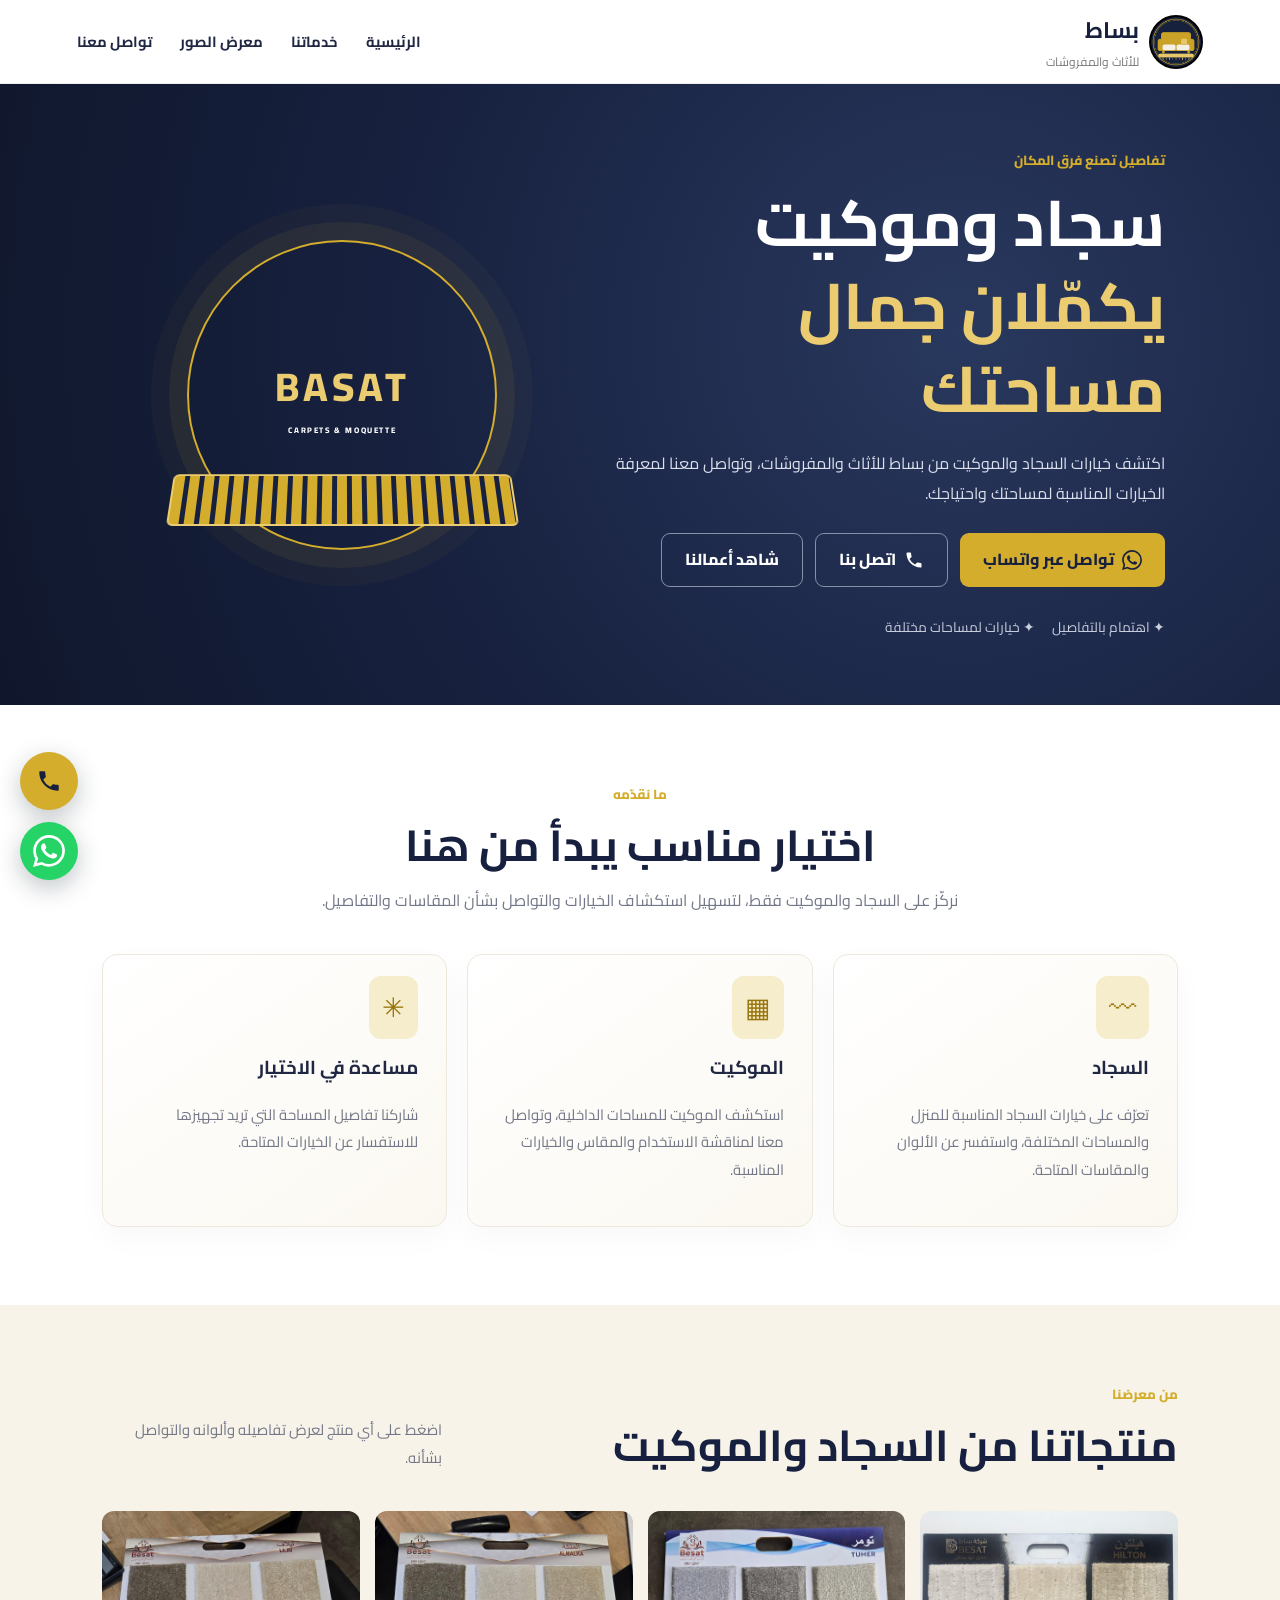
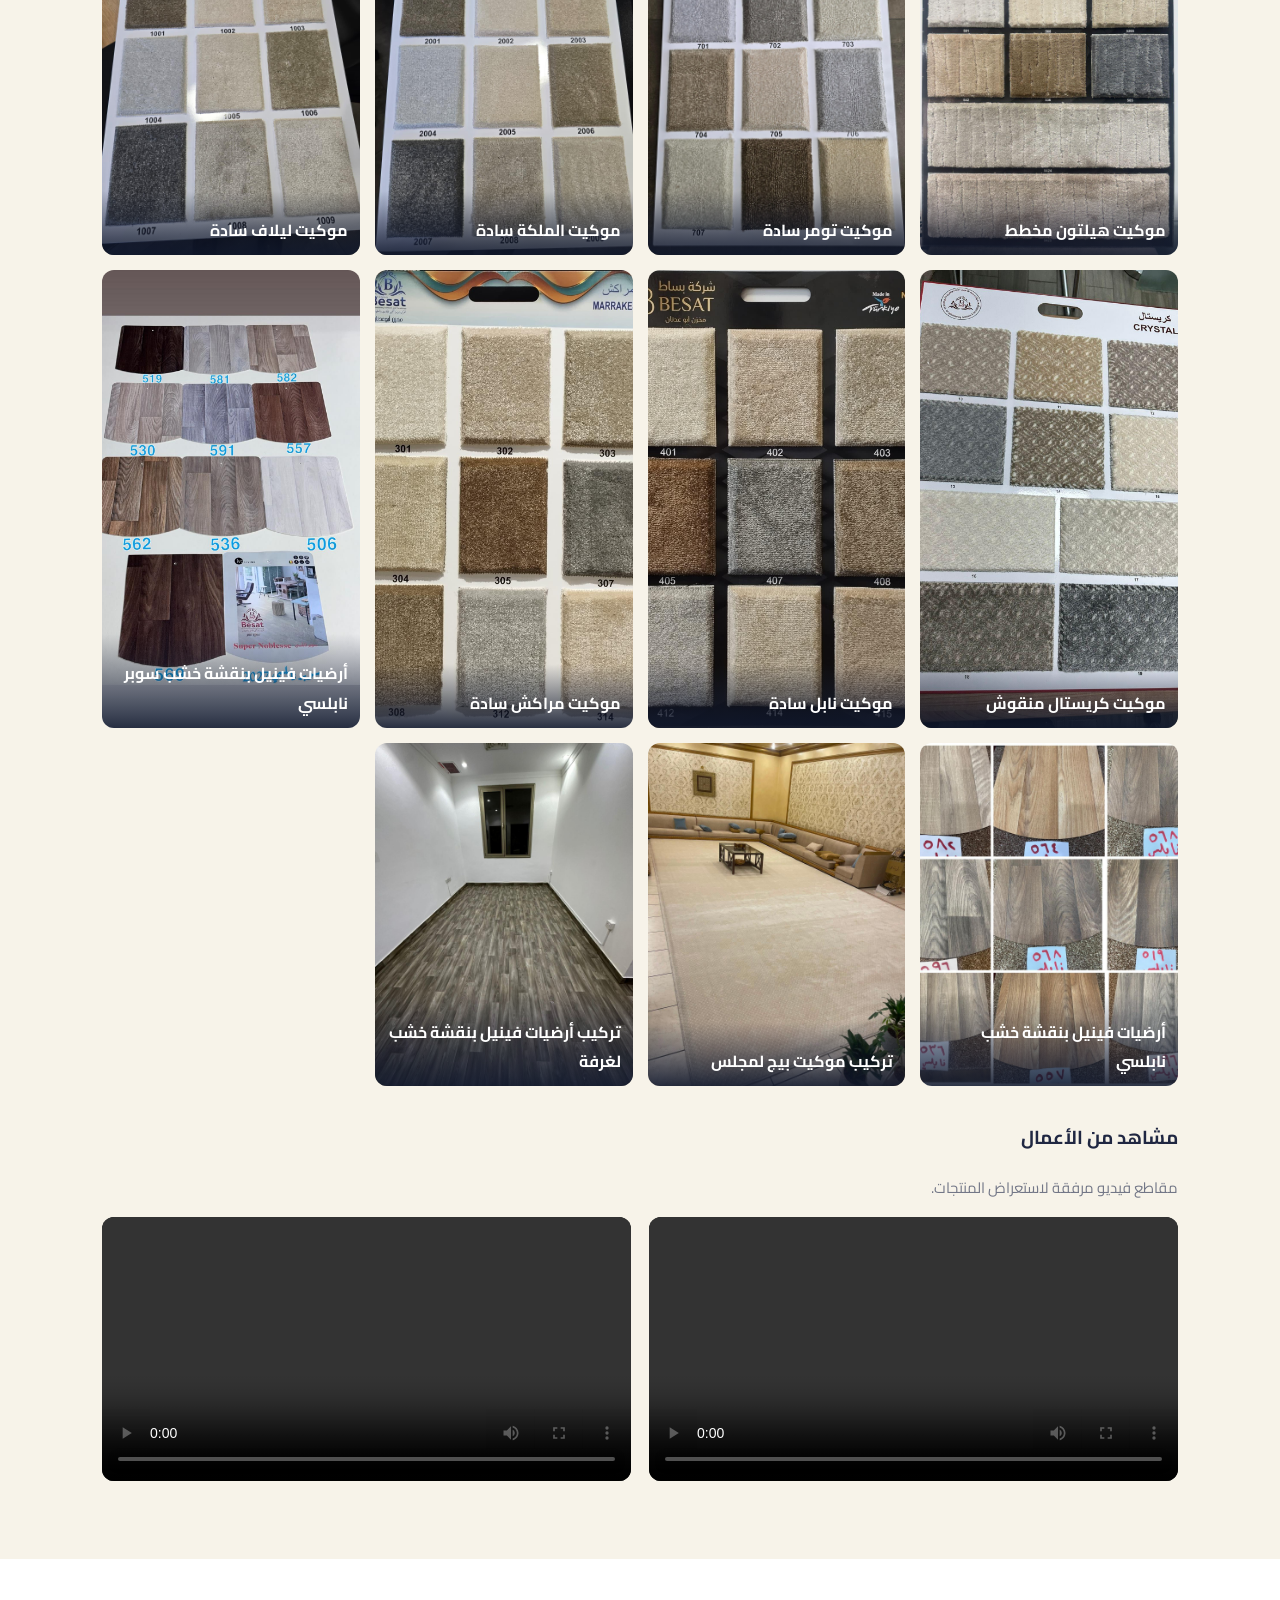
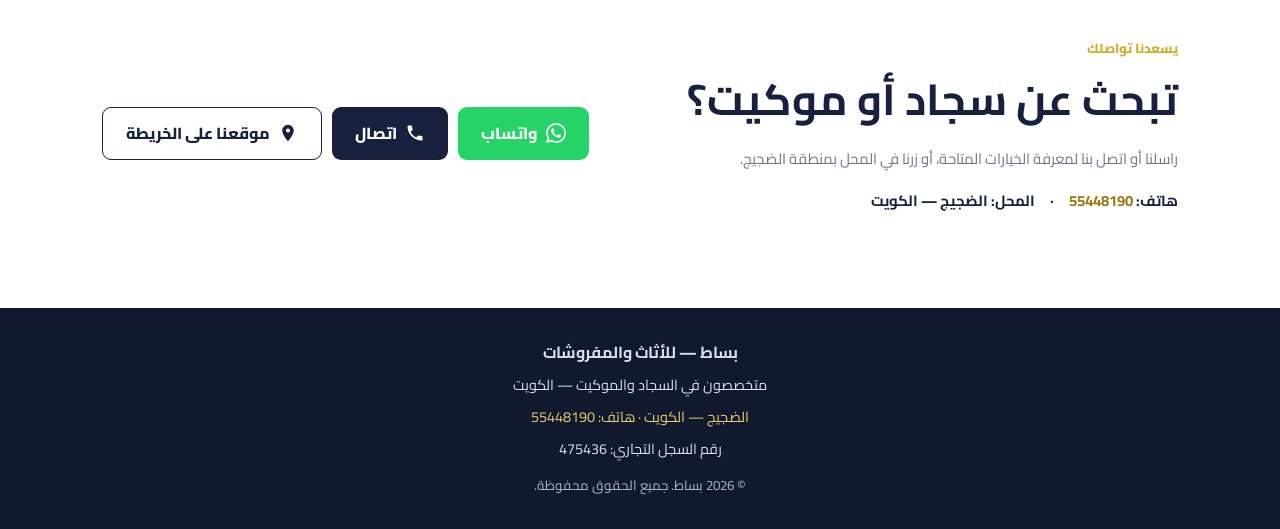
==== commit 51c81d12: "صفحة مستقلة لكل منتج، وخريطة موقع مولّدة تشمل كل المنتجات، ولوحة الإدارة تحدّثها تلقائياً - 11 منتجا" ====
--- a/index.html
+++ b/index.html
@@ -10,7 +10,7 @@
 <main><section class="hero" id="home"><div class="hero-copy"><p class="eyebrow">تفاصيل تصنع فرق المكان</p><h1>سجاد وموكيت<br><em>يكمّلان جمال مساحتك</em></h1><p>اكتشف خيارات السجاد والموكيت من بساط للأثاث والمفروشات، وتواصل معنا لمعرفة الخيارات المناسبة لمساحتك واحتياجك.</p><div class="actions"><a class="btn gold" href="https://wa.me/96555448190?text=%D9%85%D8%B1%D8%AD%D8%A8%D8%A7%D9%8B%20%D8%A8%D8%B3%D8%A7%D8%B7%D8%8C%20%D8%A3%D9%88%D8%AF%20%D8%A7%D9%84%D8%A7%D8%B3%D8%AA%D9%81%D8%B3%D8%A7%D8%B1%20%D8%B9%D9%86%20%D8%A7%D9%84%D8%B3%D8%AC%D8%A7%D8%AF%20%D9%88%D8%A7%D9%84%D9%85%D9%88%D9%83%D9%8A%D8%AA." target="_blank" rel="noopener"><svg class="wa-ic" viewBox="0 0 24 24" aria-hidden="true" focusable="false"><path fill="currentColor" d="M17.472 14.382c-.297-.149-1.758-.867-2.03-.967-.273-.099-.471-.148-.67.15-.197.297-.767.966-.94 1.164-.173.199-.347.223-.644.075-.297-.15-1.255-.463-2.39-1.475-.883-.788-1.48-1.761-1.653-2.059-.173-.297-.018-.458.13-.606.134-.133.298-.347.446-.52.149-.174.198-.298.298-.497.099-.198.05-.371-.025-.52-.075-.149-.669-1.612-.916-2.207-.242-.579-.487-.5-.669-.51-.173-.008-.371-.01-.57-.01-.198 0-.52.074-.792.372-.272.297-1.04 1.016-1.04 2.479 0 1.462 1.065 2.875 1.213 3.074.149.198 2.096 3.2 5.077 4.487.709.306 1.262.489 1.694.625.712.227 1.36.195 1.871.118.571-.085 1.758-.719 2.006-1.413.248-.694.248-1.289.173-1.413-.074-.124-.272-.198-.57-.347m-5.421 7.403h-.004a9.87 9.87 0 01-5.031-1.378l-.361-.214-3.741.982.998-3.648-.235-.374a9.86 9.86 0 01-1.51-5.26c.001-5.45 4.436-9.884 9.888-9.884 2.64 0 5.122 1.03 6.988 2.898a9.825 9.825 0 012.893 6.994c-.003 5.45-4.437 9.884-9.885 9.884m8.413-18.297A11.815 11.815 0 0012.05 0C5.495 0 .16 5.335.157 11.892c0 2.096.547 4.142 1.588 5.945L.057 24l6.305-1.654a11.882 11.882 0 005.683 1.448h.005c6.554 0 11.89-5.335 11.893-11.893a11.821 11.821 0 00-3.48-8.413Z"/></svg>تواصل عبر واتساب</a><a class="btn outline" href="tel:+96555448190"><svg class="wa-ic" viewBox="0 0 24 24" aria-hidden="true" focusable="false"><path fill="currentColor" d="M6.62 10.79a15.05 15.05 0 0 0 6.59 6.59l2.2-2.2a1 1 0 0 1 1.02-.24c1.12.37 2.33.57 3.57.57a1 1 0 0 1 1 1V20a1 1 0 0 1-1 1C10.61 21 3 13.39 3 4a1 1 0 0 1 1-1h3.5a1 1 0 0 1 1 1c0 1.25.2 2.45.57 3.57a1 1 0 0 1-.25 1.02l-2.2 2.2Z"/></svg>اتصل بنا</a><a class="btn outline" href="#gallery">شاهد أعمالنا</a></div><div class="trust">✦ اهتمام بالتفاصيل　 ✦ خيارات لمساحات مختلفة</div></div><div class="art"><div class="ring"></div><div class="label">BASAT<small>CARPETS & MOQUETTE</small></div><div class="rug"></div></div></section>
 <section class="section intro" id="services"><p class="eyebrow">ما نقدّمه</p><h2>اختيار مناسب يبدأ من هنا</h2><p class="lead">نركّز على السجاد والموكيت فقط، لتسهيل استكشاف الخيارات والتواصل بشأن المقاسات والتفاصيل.</p><div class="services"><article><i>〰</i><h3>السجاد</h3><p>تعرّف على خيارات السجاد المناسبة للمنزل والمساحات المختلفة، واستفسر عن الألوان والمقاسات المتاحة.</p></article><article><i>▦</i><h3>الموكيت</h3><p>استكشف الموكيت للمساحات الداخلية، وتواصل معنا لمناقشة الاستخدام والمقاس والخيارات المناسبة.</p></article><article><i>✳</i><h3>مساعدة في الاختيار</h3><p>شاركنا تفاصيل المساحة التي تريد تجهيزها للاستفسار عن الخيارات المتاحة.</p></article></div></section>
 <!--LATEST:START--><!--LATEST:END-->
-<section class="section gallery-section" id="gallery"><div class="heading"><div><p class="eyebrow">من معرضنا</p><h2>صور السجاد والموكيت</h2></div><p>تصفح الصور المرفقة وتواصل معنا لمعرفة التفاصيل.</p></div><div class="gallery"><a class="card" href="assets/1000564427.jpg" target="_blank" rel="noopener"><img loading="lazy" src="assets/1000564427.jpg" alt="سجاد وموكيت من أعمال بساط للأثاث والمفروشات - صورة 1"><span>سجاد وموكيت</span></a><a class="card" href="assets/1000564428.jpg" target="_blank" rel="noopener"><img loading="lazy" src="assets/1000564428.jpg" alt="سجاد وموكيت من أعمال بساط للأثاث والمفروشات - صورة 2"><span>سجاد وموكيت</span></a><a class="card" href="assets/1000564429.jpg" target="_blank" rel="noopener"><img loading="lazy" src="assets/1000564429.jpg" alt="سجاد وموكيت من أعمال بساط للأثاث والمفروشات - صورة 3"><span>سجاد وموكيت</span></a><a class="card" href="assets/1000564431.jpg" target="_blank" rel="noopener"><img loading="lazy" src="assets/1000564431.jpg" alt="سجاد وموكيت من أعمال بساط للأثاث والمفروشات - صورة 4"><span>سجاد وموكيت</span></a><a class="card" href="assets/1000564432.jpg" target="_blank" rel="noopener"><img loading="lazy" src="assets/1000564432.jpg" alt="سجاد وموكيت من أعمال بساط للأثاث والمفروشات - صورة 5"><span>سجاد وموكيت</span></a><a class="card" href="assets/1000564433.jpg" target="_blank" rel="noopener"><img loading="lazy" src="assets/1000564433.jpg" alt="سجاد وموكيت من أعمال بساط للأثاث والمفروشات - صورة 6"><span>سجاد وموكيت</span></a><a class="card" href="assets/1000564434.jpg" target="_blank" rel="noopener"><img loading="lazy" src="assets/1000564434.jpg" alt="سجاد وموكيت من أعمال بساط للأثاث والمفروشات - صورة 7"><span>سجاد وموكيت</span></a><a class="card" href="assets/1000564435.jpg" target="_blank" rel="noopener"><img loading="lazy" src="assets/1000564435.jpg" alt="سجاد وموكيت من أعمال بساط للأثاث والمفروشات - صورة 8"><span>سجاد وموكيت</span></a><a class="card" href="assets/1000564436.jpg" target="_blank" rel="noopener"><img loading="lazy" src="assets/1000564436.jpg" alt="سجاد وموكيت من أعمال بساط للأثاث والمفروشات - صورة 9"><span>سجاد وموكيت</span></a><a class="card" href="assets/1000564437.jpg" target="_blank" rel="noopener"><img loading="lazy" src="assets/1000564437.jpg" alt="سجاد وموكيت من أعمال بساط للأثاث والمفروشات - صورة 10"><span>سجاد وموكيت</span></a><a class="card" href="assets/1000564441.jpg" target="_blank" rel="noopener"><img loading="lazy" src="assets/1000564441.jpg" alt="سجاد وموكيت من أعمال بساط للأثاث والمفروشات - صورة 11"><span>سجاد وموكيت</span></a><a class="card" href="assets/1000564442.jpg" target="_blank" rel="noopener"><img loading="lazy" src="assets/1000564442.jpg" alt="سجاد وموكيت من أعمال بساط للأثاث والمفروشات - صورة 12"><span>سجاد وموكيت</span></a><a class="card" href="assets/1000564443.jpg" target="_blank" rel="noopener"><img loading="lazy" src="assets/1000564443.jpg" alt="سجاد وموكيت من أعمال بساط للأثاث والمفروشات - صورة 13"><span>سجاد وموكيت</span></a></div><div class="video-heading"><h3>مشاهد من الأعمال</h3><p>مقاطع فيديو مرفقة لاستعراض المنتجات.</p></div><div class="videos"><video controls preload="metadata"><source src="assets/1000564430.mp4" type="video/mp4"></video><video controls preload="metadata"><source src="assets/1000564438.mp4" type="video/mp4"></video></div></section>
+<section class="section gallery-section" id="gallery"><div class="heading"><div><p class="eyebrow">من معرضنا</p><h2>منتجاتنا من السجاد والموكيت</h2></div><p>اضغط على أي منتج لعرض تفاصيله وألوانه والتواصل بشأنه.</p></div><div class="gallery"><!--GALLERY:START--><a class="card" href="/products/%D9%85%D9%88%D9%83%D9%8A%D8%AA-%D9%87%D9%8A%D9%84%D8%AA%D9%88%D9%86-%D9%85%D8%AE%D8%B7%D8%B7/"><img loading="lazy" src="/assets/1000564428.jpg" alt="موكيت هيلتون مخطط" width="1200" height="1600"><span>موكيت هيلتون مخطط</span></a><a class="card" href="/products/%D9%85%D9%88%D9%83%D9%8A%D8%AA-%D8%AA%D9%88%D9%85%D8%B1-%D8%B3%D8%A7%D8%AF%D8%A9/"><img loading="lazy" src="/assets/1000564429.jpg" alt="موكيت تومر سادة" width="1080" height="1428"><span>موكيت تومر سادة</span></a><a class="card" href="/products/%D9%85%D9%88%D9%83%D9%8A%D8%AA-%D8%A7%D9%84%D9%85%D9%84%D9%83%D8%A9-%D8%B3%D8%A7%D8%AF%D8%A9/"><img loading="lazy" src="/assets/1000564431.jpg" alt="موكيت الملكة سادة" width="1200" height="1600"><span>موكيت الملكة سادة</span></a><a class="card" href="/products/%D9%85%D9%88%D9%83%D9%8A%D8%AA-%D9%84%D9%8A%D9%84%D8%A7%D9%81-%D8%B3%D8%A7%D8%AF%D8%A9/"><img loading="lazy" src="/assets/1000564433.jpg" alt="موكيت ليلاف سادة" width="1200" height="1600"><span>موكيت ليلاف سادة</span></a><a class="card" href="/products/%D9%85%D9%88%D9%83%D9%8A%D8%AA-%D9%83%D8%B1%D9%8A%D8%B3%D8%AA%D8%A7%D9%84-%D9%85%D9%86%D9%82%D9%88%D8%B4/"><img loading="lazy" src="/assets/1000564436.jpg" alt="موكيت كريستال منقوش" width="1200" height="1600"><span>موكيت كريستال منقوش</span></a><a class="card" href="/products/%D9%85%D9%88%D9%83%D9%8A%D8%AA-%D9%86%D8%A7%D8%A8%D9%84-%D8%B3%D8%A7%D8%AF%D8%A9/"><img loading="lazy" src="/assets/1000564443.jpg" alt="موكيت نابل سادة" width="1131" height="1600"><span>موكيت نابل سادة</span></a><a class="card" href="/products/%D9%85%D9%88%D9%83%D9%8A%D8%AA-%D9%85%D8%B1%D8%A7%D9%83%D8%B4-%D8%B3%D8%A7%D8%AF%D8%A9/"><img loading="lazy" src="/assets/1000564442.jpg" alt="موكيت مراكش سادة" width="1131" height="1600"><span>موكيت مراكش سادة</span></a><a class="card" href="/products/%D8%A3%D8%B1%D8%B6%D9%8A%D8%A7%D8%AA-%D9%81%D9%8A%D9%86%D9%8A%D9%84-%D8%A8%D9%86%D9%82%D8%B4%D8%A9-%D8%AE%D8%B4%D8%A8-%D8%B3%D9%88%D8%A8%D8%B1-%D9%86%D8%A7%D8%A8%D9%84%D8%B3%D9%8A/"><img loading="lazy" src="/assets/1000564427.jpg" alt="أرضيات فينيل بنقشة خشب سوبر نابلسي" width="900" height="1600"><span>أرضيات فينيل بنقشة خشب سوبر نابلسي</span></a><a class="card" href="/products/%D8%A3%D8%B1%D8%B6%D9%8A%D8%A7%D8%AA-%D9%81%D9%8A%D9%86%D9%8A%D9%84-%D8%A8%D9%86%D9%82%D8%B4%D8%A9-%D8%AE%D8%B4%D8%A8-%D9%86%D8%A7%D8%A8%D9%84%D8%B3%D9%8A/"><img loading="lazy" src="/assets/1000564437.jpg" alt="أرضيات فينيل بنقشة خشب نابلسي" width="1600" height="1600"><span>أرضيات فينيل بنقشة خشب نابلسي</span></a><a class="card" href="/products/%D8%AA%D8%B1%D9%83%D9%8A%D8%A8-%D9%85%D9%88%D9%83%D9%8A%D8%AA-%D8%A8%D9%8A%D8%AC-%D9%84%D9%85%D8%AC%D9%84%D8%B3/"><img loading="lazy" src="/assets/1000564432.jpg" alt="تركيب موكيت بيج لمجلس" width="1200" height="1600"><span>تركيب موكيت بيج لمجلس</span></a><a class="card" href="/products/%D8%AA%D8%B1%D9%83%D9%8A%D8%A8-%D8%A3%D8%B1%D8%B6%D9%8A%D8%A7%D8%AA-%D9%81%D9%8A%D9%86%D9%8A%D9%84-%D8%A8%D9%86%D9%82%D8%B4%D8%A9-%D8%AE%D8%B4%D8%A8-%D9%84%D8%BA%D8%B1%D9%81%D8%A9/"><img loading="lazy" src="/assets/1000564435.jpg" alt="تركيب أرضيات فينيل بنقشة خشب لغرفة" width="1200" height="1600"><span>تركيب أرضيات فينيل بنقشة خشب لغرفة</span></a><!--GALLERY:END--></div><div class="video-heading"><h3>مشاهد من الأعمال</h3><p>مقاطع فيديو مرفقة لاستعراض المنتجات.</p></div><div class="videos"><video controls preload="metadata"><source src="assets/1000564430.mp4" type="video/mp4"></video><video controls preload="metadata"><source src="assets/1000564438.mp4" type="video/mp4"></video></div></section>
 <section class="section contact" id="contact"><div><p class="eyebrow">يسعدنا تواصلك</p><h2>تبحث عن سجاد أو موكيت؟</h2><p>راسلنا أو اتصل بنا لمعرفة الخيارات المتاحة، أو زرنا في المحل بمنطقة الضجيج.</p><p class="info">هاتف: <a href="tel:+96555448190" dir="ltr">55448190</a>　·　المحل: الضجيج — الكويت</p></div><div class="contact-actions"><a class="btn wa-btn" href="https://wa.me/96555448190?text=%D9%85%D8%B1%D8%AD%D8%A8%D8%A7%D9%8B%20%D8%A8%D8%B3%D8%A7%D8%B7%D8%8C%20%D8%A3%D9%88%D8%AF%20%D8%A7%D9%84%D8%A7%D8%B3%D8%AA%D9%81%D8%B3%D8%A7%D8%B1%20%D8%B9%D9%86%20%D8%A7%D9%84%D8%B3%D8%AC%D8%A7%D8%AF%20%D9%88%D8%A7%D9%84%D9%85%D9%88%D9%83%D9%8A%D8%AA." target="_blank" rel="noopener"><svg class="wa-ic" viewBox="0 0 24 24" aria-hidden="true" focusable="false"><path fill="currentColor" d="M17.472 14.382c-.297-.149-1.758-.867-2.03-.967-.273-.099-.471-.148-.67.15-.197.297-.767.966-.94 1.164-.173.199-.347.223-.644.075-.297-.15-1.255-.463-2.39-1.475-.883-.788-1.48-1.761-1.653-2.059-.173-.297-.018-.458.13-.606.134-.133.298-.347.446-.52.149-.174.198-.298.298-.497.099-.198.05-.371-.025-.52-.075-.149-.669-1.612-.916-2.207-.242-.579-.487-.5-.669-.51-.173-.008-.371-.01-.57-.01-.198 0-.52.074-.792.372-.272.297-1.04 1.016-1.04 2.479 0 1.462 1.065 2.875 1.213 3.074.149.198 2.096 3.2 5.077 4.487.709.306 1.262.489 1.694.625.712.227 1.36.195 1.871.118.571-.085 1.758-.719 2.006-1.413.248-.694.248-1.289.173-1.413-.074-.124-.272-.198-.57-.347m-5.421 7.403h-.004a9.87 9.87 0 01-5.031-1.378l-.361-.214-3.741.982.998-3.648-.235-.374a9.86 9.86 0 01-1.51-5.26c.001-5.45 4.436-9.884 9.888-9.884 2.64 0 5.122 1.03 6.988 2.898a9.825 9.825 0 012.893 6.994c-.003 5.45-4.437 9.884-9.885 9.884m8.413-18.297A11.815 11.815 0 0012.05 0C5.495 0 .16 5.335.157 11.892c0 2.096.547 4.142 1.588 5.945L.057 24l6.305-1.654a11.882 11.882 0 005.683 1.448h.005c6.554 0 11.89-5.335 11.893-11.893a11.821 11.821 0 00-3.48-8.413Z"/></svg>واتساب</a><a class="btn dark" href="tel:+96555448190"><svg class="wa-ic" viewBox="0 0 24 24" aria-hidden="true" focusable="false"><path fill="currentColor" d="M6.62 10.79a15.05 15.05 0 0 0 6.59 6.59l2.2-2.2a1 1 0 0 1 1.02-.24c1.12.37 2.33.57 3.57.57a1 1 0 0 1 1 1V20a1 1 0 0 1-1 1C10.61 21 3 13.39 3 4a1 1 0 0 1 1-1h3.5a1 1 0 0 1 1 1c0 1.25.2 2.45.57 3.57a1 1 0 0 1-.25 1.02l-2.2 2.2Z"/></svg>اتصال</a><a class="btn map" href="https://share.google/VEDA1xmhd2v887Qgk" target="_blank" rel="noopener"><svg class="wa-ic" viewBox="0 0 24 24" aria-hidden="true" focusable="false"><path fill="currentColor" d="M12 2a7 7 0 0 0-7 7c0 5.25 7 13 7 13s7-7.75 7-13a7 7 0 0 0-7-7Zm0 9.5a2.5 2.5 0 1 1 0-5 2.5 2.5 0 0 1 0 5Z"/></svg>موقعنا على الخريطة</a></div></section></main>
 <footer><b>بساط — للأثاث والمفروشات</b><p>متخصصون في السجاد والموكيت — الكويت</p><p>الضجيج — الكويت · هاتف: <a href="tel:+96555448190" dir="ltr">55448190</a></p><p>رقم السجل التجاري: 475436</p><small>© <span id="year"></span> بساط. جميع الحقوق محفوظة.</small></footer>
 <a class="float call" href="tel:+96555448190" aria-label="اتصل بنا" title="اتصال"><svg class="wa-ic" viewBox="0 0 24 24" aria-hidden="true" focusable="false"><path fill="currentColor" d="M6.62 10.79a15.05 15.05 0 0 0 6.59 6.59l2.2-2.2a1 1 0 0 1 1.02-.24c1.12.37 2.33.57 3.57.57a1 1 0 0 1 1 1V20a1 1 0 0 1-1 1C10.61 21 3 13.39 3 4a1 1 0 0 1 1-1h3.5a1 1 0 0 1 1 1c0 1.25.2 2.45.57 3.57a1 1 0 0 1-.25 1.02l-2.2 2.2Z"/></svg></a><a class="float wa" href="https://wa.me/96555448190?text=%D9%85%D8%B1%D8%AD%D8%A8%D8%A7%D9%8B%20%D8%A8%D8%B3%D8%A7%D8%B7%D8%8C%20%D8%A3%D9%88%D8%AF%20%D8%A7%D9%84%D8%A7%D8%B3%D8%AA%D9%81%D8%B3%D8%A7%D8%B1%20%D8%B9%D9%86%20%D8%A7%D9%84%D8%B3%D8%AC%D8%A7%D8%AF%20%D9%88%D8%A7%D9%84%D9%85%D9%88%D9%83%D9%8A%D8%AA." target="_blank" rel="noopener" aria-label="تواصل عبر واتساب" title="واتساب"><svg class="wa-ic" viewBox="0 0 24 24" aria-hidden="true" focusable="false"><path fill="currentColor" d="M17.472 14.382c-.297-.149-1.758-.867-2.03-.967-.273-.099-.471-.148-.67.15-.197.297-.767.966-.94 1.164-.173.199-.347.223-.644.075-.297-.15-1.255-.463-2.39-1.475-.883-.788-1.48-1.761-1.653-2.059-.173-.297-.018-.458.13-.606.134-.133.298-.347.446-.52.149-.174.198-.298.298-.497.099-.198.05-.371-.025-.52-.075-.149-.669-1.612-.916-2.207-.242-.579-.487-.5-.669-.51-.173-.008-.371-.01-.57-.01-.198 0-.52.074-.792.372-.272.297-1.04 1.016-1.04 2.479 0 1.462 1.065 2.875 1.213 3.074.149.198 2.096 3.2 5.077 4.487.709.306 1.262.489 1.694.625.712.227 1.36.195 1.871.118.571-.085 1.758-.719 2.006-1.413.248-.694.248-1.289.173-1.413-.074-.124-.272-.198-.57-.347m-5.421 7.403h-.004a9.87 9.87 0 01-5.031-1.378l-.361-.214-3.741.982.998-3.648-.235-.374a9.86 9.86 0 01-1.51-5.26c.001-5.45 4.436-9.884 9.888-9.884 2.64 0 5.122 1.03 6.988 2.898a9.825 9.825 0 012.893 6.994c-.003 5.45-4.437 9.884-9.885 9.884m8.413-18.297A11.815 11.815 0 0012.05 0C5.495 0 .16 5.335.157 11.892c0 2.096.547 4.142 1.588 5.945L.057 24l6.305-1.654a11.882 11.882 0 005.683 1.448h.005c6.554 0 11.89-5.335 11.893-11.893a11.821 11.821 0 00-3.48-8.413Z"/></svg></a>
--- a/styles.css
+++ b/styles.css
@@ -1 +1 @@
-@import url('https://fonts.googleapis.com/css2?family=Cairo:wght@400;500;600;700;800&display=swap');:root{--n:#17213f;--g:#d4ad2d;--gl:#ebcc70;--cream:#f7f3e9;--muted:#737787}*{box-sizing:border-box}html{scroll-behavior:smooth;scroll-padding-top:90px}body{margin:0;font-family:Cairo,Tahoma,Arial,sans-serif;color:#202742;line-height:1.85}a{text-decoration:none;color:inherit}header{height:84px;padding:10px 6%;display:flex;align-items:center;justify-content:space-between;background:#fff;position:sticky;top:0;z-index:9;border-bottom:1px solid #eee} .brand{display:flex;align-items:center;gap:10px;color:var(--n)}.brand img{width:54px;height:54px;border-radius:50%;object-fit:cover}.brand b{display:block;font-size:1.4rem}.brand small{display:block;color:#777;font-size:.75rem}nav{display:flex;gap:28px;font-weight:700;font-size:.92rem}nav a:hover{color:#aa8613}.toggle{display:none;background:none;border:0;font-size:1.5rem}.hero{padding:65px 9%;min-height:570px;background:radial-gradient(circle at 75% 40%,#29385e,var(--n) 55%,#10172c);color:#fff;display:grid;grid-template-columns:1.1fr .9fr;align-items:center;gap:40px}.hero-copy{max-width:650px}.eyebrow{color:var(--g);font-size:.83rem;font-weight:800;margin:0 0 8px}.hero h1{font-size:clamp(2.5rem,5vw,4.5rem);line-height:1.3;margin:0 0 18px}.hero em{font-style:normal;color:var(--gl)}.hero-copy>p:not(.eyebrow){color:#dbe0ed;max-width:580px}.actions{display:flex;gap:12px;flex-wrap:wrap;margin-top:25px}.btn{padding:11px 23px;border-radius:9px;display:inline-flex;align-items:center;justify-content:center;font-weight:800;min-height:48px}.gold{background:var(--g);color:var(--n)}.outline{border:1px solid #8790a6;color:#fff}.trust{margin-top:28px;color:#c9cfde;font-size:.86rem}.art{height:320px;position:relative;display:grid;place-items:center}.ring{width:min(31vw,310px);aspect-ratio:1;border:2px solid var(--g);border-radius:50%;box-shadow:0 0 0 18px #d4ad2d12,0 0 0 36px #d4ad2d09}.label{position:absolute;text-align:center;color:var(--gl);font-size:2.5rem;font-weight:800;letter-spacing:.1em}.label small{display:block;color:#fff;font-size:.5rem;letter-spacing:.2em}.rug{position:absolute;bottom:28px;width:76%;height:55px;border:2px solid var(--gl);border-radius:6px;background:repeating-linear-gradient(90deg,#d4ad2d 0 10px,#17213f 10px 15px);transform:perspective(400px) rotateX(20deg)}.section{padding:78px 8%}.intro{text-align:center}.section h2{font-size:clamp(1.8rem,3.5vw,2.7rem);color:var(--n);margin:0 0 10px;line-height:1.4}.lead{max-width:680px;margin:auto;color:var(--muted)}.services{display:grid;grid-template-columns:repeat(3,1fr);gap:20px;margin-top:38px;text-align:right}.services article{padding:28px;border:1px solid #eee8dc;border-radius:15px;background:linear-gradient(145deg,#fff,#fbf8f1);box-shadow:0 10px 30px #17213f08}.services i{font-style:normal;font-size:1.7rem;background:#f6edcc;color:#98760d;padding:6px 13px;border-radius:12px}.services h3{margin:18px 0 5px}.services p,.heading>p,.video-heading p,.contact p:not(.eyebrow){color:var(--muted);font-size:.93rem}.gallery-section{background:var(--cream)}.heading{display:flex;align-items:end;justify-content:space-between;gap:20px;margin-bottom:25px}.heading>p{max-width:340px}.gallery{display:grid;grid-template-columns:repeat(4,minmax(0,1fr));gap:15px}.card{position:relative;overflow:hidden;border-radius:12px;background:#e8e1d4;min-height:190px}.card img{display:block;width:100%;height:100%;min-height:220px;object-fit:cover;transition:transform .35s}.card:hover img{transform:scale(1.05)}.card span{position:absolute;bottom:0;right:0;left:0;padding:25px 12px 9px;color:#fff;font-weight:700;background:linear-gradient(transparent,#10182de0)}.video-heading{margin-top:35px}.videos{display:grid;grid-template-columns:repeat(2,1fr);gap:18px}.videos video{width:100%;max-height:420px;background:#111;border-radius:12px}.contact{display:flex;align-items:center;justify-content:space-between;gap:25px}.dark{background:var(--n);color:#fff;white-space:nowrap}.contact-actions{display:flex;gap:10px;flex-wrap:wrap;justify-content:flex-end}.wa-btn{background:#25d366;color:#fff}.map{border:1px solid var(--n);color:var(--n)}.info{font-weight:700;color:var(--n)!important}.info a{color:#98760d}.float.call{bottom:90px;background:var(--g);color:var(--n)}.float.call .wa-ic{width:26px;height:26px}footer a{color:var(--gl)}footer{text-align:center;padding:30px 20px;background:#11192f;color:#dce1ee}footer p{margin:5px;font-size:.9rem}footer p:nth-of-type(2){color:var(--gl)}footer small{display:block;margin-top:12px;color:#aeb6c9}.wa-ic{width:1.25em;height:1.25em;flex:none;margin-inline-end:8px}.float .wa-ic{width:32px;height:32px;margin:0}.float{position:fixed;bottom:20px;left:20px;width:58px;height:58px;border-radius:50%;background:#25d366;color:#fff;display:grid;place-items:center;box-shadow:0 8px 24px #071b2440;z-index:10}.float:hover{transform:scale(1.05)}.works-section{background:#fff}.works{display:grid;grid-template-columns:repeat(3,minmax(0,1fr));gap:20px}.work{border:1px solid #eee8dc;border-radius:14px;overflow:hidden;background:#fff;box-shadow:0 10px 30px #17213f0d;margin:0}.work img{display:block;width:100%;height:auto;aspect-ratio:4/3;object-fit:cover;background:#e8e1d4}.work figcaption{padding:14px 16px 18px}.work h3{margin:0 0 4px;color:var(--n);font-size:1.08rem;line-height:1.6}.work p{margin:0;color:var(--muted);font-size:.9rem;white-space:pre-line}@media(max-width:850px){.works{grid-template-columns:repeat(2,minmax(0,1fr));gap:12px}.hero{grid-template-columns:1fr;text-align:center;padding:40px 7%;gap:0}.art{height:210px;grid-row:1}.ring{width:170px}.label{font-size:1.8rem}.rug{bottom:10px;width:65%;height:40px}.hero-copy{margin:auto}.actions,.trust{justify-content:center}.services{grid-template-columns:1fr}.gallery{grid-template-columns:repeat(2,minmax(0,1fr))}.heading{display:block}.contact{display:block;text-align:center}.contact-actions{justify-content:center;margin-top:14px}nav{display:none;position:absolute;top:83px;right:0;left:0;background:#fff;padding:18px 25px;box-shadow:0 12px 20px #1112;flex-direction:column;gap:12px}nav.open{display:flex}.toggle{display:block}}@media(max-width:480px){.works{grid-template-columns:1fr}header{height:74px}.brand img{width:46px;height:46px}nav{top:73px}.hero{padding:28px 20px 42px}.hero h1{font-size:2.3rem}.section{padding:55px 20px}.gallery{gap:9px}.card img{min-height:155px}.videos{grid-template-columns:1fr}.float{width:53px;height:53px;bottom:14px;left:14px}.float.call{bottom:78px}}+@import url('https://fonts.googleapis.com/css2?family=Cairo:wght@400;500;600;700;800&display=swap');:root{--n:#17213f;--g:#d4ad2d;--gl:#ebcc70;--cream:#f7f3e9;--muted:#737787}*{box-sizing:border-box}html{scroll-behavior:smooth;scroll-padding-top:90px}body{margin:0;font-family:Cairo,Tahoma,Arial,sans-serif;color:#202742;line-height:1.85}a{text-decoration:none;color:inherit}header{height:84px;padding:10px 6%;display:flex;align-items:center;justify-content:space-between;background:#fff;position:sticky;top:0;z-index:9;border-bottom:1px solid #eee} .brand{display:flex;align-items:center;gap:10px;color:var(--n)}.brand img{width:54px;height:54px;border-radius:50%;object-fit:cover}.brand b{display:block;font-size:1.4rem}.brand small{display:block;color:#777;font-size:.75rem}nav{display:flex;gap:28px;font-weight:700;font-size:.92rem}nav a:hover{color:#aa8613}.toggle{display:none;background:none;border:0;font-size:1.5rem}.hero{padding:65px 9%;min-height:570px;background:radial-gradient(circle at 75% 40%,#29385e,var(--n) 55%,#10172c);color:#fff;display:grid;grid-template-columns:1.1fr .9fr;align-items:center;gap:40px}.hero-copy{max-width:650px}.eyebrow{color:var(--g);font-size:.83rem;font-weight:800;margin:0 0 8px}.hero h1{font-size:clamp(2.5rem,5vw,4.5rem);line-height:1.3;margin:0 0 18px}.hero em{font-style:normal;color:var(--gl)}.hero-copy>p:not(.eyebrow){color:#dbe0ed;max-width:580px}.actions{display:flex;gap:12px;flex-wrap:wrap;margin-top:25px}.btn{padding:11px 23px;border-radius:9px;display:inline-flex;align-items:center;justify-content:center;font-weight:800;min-height:48px}.gold{background:var(--g);color:var(--n)}.outline{border:1px solid #8790a6;color:#fff}.trust{margin-top:28px;color:#c9cfde;font-size:.86rem}.art{height:320px;position:relative;display:grid;place-items:center}.ring{width:min(31vw,310px);aspect-ratio:1;border:2px solid var(--g);border-radius:50%;box-shadow:0 0 0 18px #d4ad2d12,0 0 0 36px #d4ad2d09}.label{position:absolute;text-align:center;color:var(--gl);font-size:2.5rem;font-weight:800;letter-spacing:.1em}.label small{display:block;color:#fff;font-size:.5rem;letter-spacing:.2em}.rug{position:absolute;bottom:28px;width:76%;height:55px;border:2px solid var(--gl);border-radius:6px;background:repeating-linear-gradient(90deg,#d4ad2d 0 10px,#17213f 10px 15px);transform:perspective(400px) rotateX(20deg)}.section{padding:78px 8%}.intro{text-align:center}.section h2{font-size:clamp(1.8rem,3.5vw,2.7rem);color:var(--n);margin:0 0 10px;line-height:1.4}.lead{max-width:680px;margin:auto;color:var(--muted)}.services{display:grid;grid-template-columns:repeat(3,1fr);gap:20px;margin-top:38px;text-align:right}.services article{padding:28px;border:1px solid #eee8dc;border-radius:15px;background:linear-gradient(145deg,#fff,#fbf8f1);box-shadow:0 10px 30px #17213f08}.services i{font-style:normal;font-size:1.7rem;background:#f6edcc;color:#98760d;padding:6px 13px;border-radius:12px}.services h3{margin:18px 0 5px}.services p,.heading>p,.video-heading p,.contact p:not(.eyebrow){color:var(--muted);font-size:.93rem}.gallery-section{background:var(--cream)}.heading{display:flex;align-items:end;justify-content:space-between;gap:20px;margin-bottom:25px}.heading>p{max-width:340px}.gallery{display:grid;grid-template-columns:repeat(4,minmax(0,1fr));gap:15px}.card{position:relative;overflow:hidden;border-radius:12px;background:#e8e1d4;min-height:190px}.card img{display:block;width:100%;height:100%;min-height:220px;object-fit:cover;transition:transform .35s}.card:hover img{transform:scale(1.05)}.card span{position:absolute;bottom:0;right:0;left:0;padding:25px 12px 9px;color:#fff;font-weight:700;background:linear-gradient(transparent,#10182de0)}.video-heading{margin-top:35px}.videos{display:grid;grid-template-columns:repeat(2,1fr);gap:18px}.videos video{width:100%;max-height:420px;background:#111;border-radius:12px}.contact{display:flex;align-items:center;justify-content:space-between;gap:25px}.dark{background:var(--n);color:#fff;white-space:nowrap}.contact-actions{display:flex;gap:10px;flex-wrap:wrap;justify-content:flex-end}.wa-btn{background:#25d366;color:#fff}.map{border:1px solid var(--n);color:var(--n)}.info{font-weight:700;color:var(--n)!important}.info a{color:#98760d}.float.call{bottom:90px;background:var(--g);color:var(--n)}.float.call .wa-ic{width:26px;height:26px}footer a{color:var(--gl)}footer{text-align:center;padding:30px 20px;background:#11192f;color:#dce1ee}footer p{margin:5px;font-size:.9rem}footer p:nth-of-type(2){color:var(--gl)}footer small{display:block;margin-top:12px;color:#aeb6c9}.wa-ic{width:1.25em;height:1.25em;flex:none;margin-inline-end:8px}.float .wa-ic{width:32px;height:32px;margin:0}.float{position:fixed;bottom:20px;left:20px;width:58px;height:58px;border-radius:50%;background:#25d366;color:#fff;display:grid;place-items:center;box-shadow:0 8px 24px #071b2440;z-index:10}.float:hover{transform:scale(1.05)}.works-section{background:#fff}.works{display:grid;grid-template-columns:repeat(3,minmax(0,1fr));gap:20px}.work{display:block;border:1px solid #eee8dc;border-radius:14px;overflow:hidden;background:#fff;box-shadow:0 10px 30px #17213f0d}.work img{display:block;width:100%;height:auto;aspect-ratio:4/3;object-fit:cover;background:#e8e1d4}.work .cap{padding:14px 16px 18px}.work h3{margin:0 0 4px;color:var(--n);font-size:1.08rem;line-height:1.6}.work p{margin:0;color:var(--muted);font-size:.9rem;white-space:pre-line}.crumbs{font-size:.88rem;color:var(--muted);margin-bottom:18px}.crumbs a{color:#98760d}.product-grid{display:grid;grid-template-columns:1.1fr .9fr;gap:36px;align-items:start}.product-media{display:grid;gap:14px}.product-media img{display:block;width:100%;height:auto;border-radius:14px;background:#e8e1d4}.product h1{font-size:clamp(1.7rem,3.2vw,2.4rem);color:var(--n);margin:0 0 12px;line-height:1.45}.product-desc{color:#4b5064;white-space:pre-line}.product .contact-actions{justify-content:flex-start;margin:20px 0 14px}.back{display:inline-block;margin-top:10px;font-weight:700;color:var(--n)}@media(max-width:850px){.product-grid{grid-template-columns:1fr;gap:20px}.product .contact-actions{justify-content:flex-start}.works{grid-template-columns:repeat(2,minmax(0,1fr));gap:12px}.hero{grid-template-columns:1fr;text-align:center;padding:40px 7%;gap:0}.art{height:210px;grid-row:1}.ring{width:170px}.label{font-size:1.8rem}.rug{bottom:10px;width:65%;height:40px}.hero-copy{margin:auto}.actions,.trust{justify-content:center}.services{grid-template-columns:1fr}.gallery{grid-template-columns:repeat(2,minmax(0,1fr))}.heading{display:block}.contact{display:block;text-align:center}.contact-actions{justify-content:center;margin-top:14px}nav{display:none;position:absolute;top:83px;right:0;left:0;background:#fff;padding:18px 25px;box-shadow:0 12px 20px #1112;flex-direction:column;gap:12px}nav.open{display:flex}.toggle{display:block}}@media(max-width:480px){.works{grid-template-columns:1fr}header{height:74px}.brand img{width:46px;height:46px}nav{top:73px}.hero{padding:28px 20px 42px}.hero h1{font-size:2.3rem}.section{padding:55px 20px}.gallery{gap:9px}.card img{min-height:155px}.videos{grid-template-columns:1fr}.float{width:53px;height:53px;bottom:14px;left:14px}.float.call{bottom:78px}}
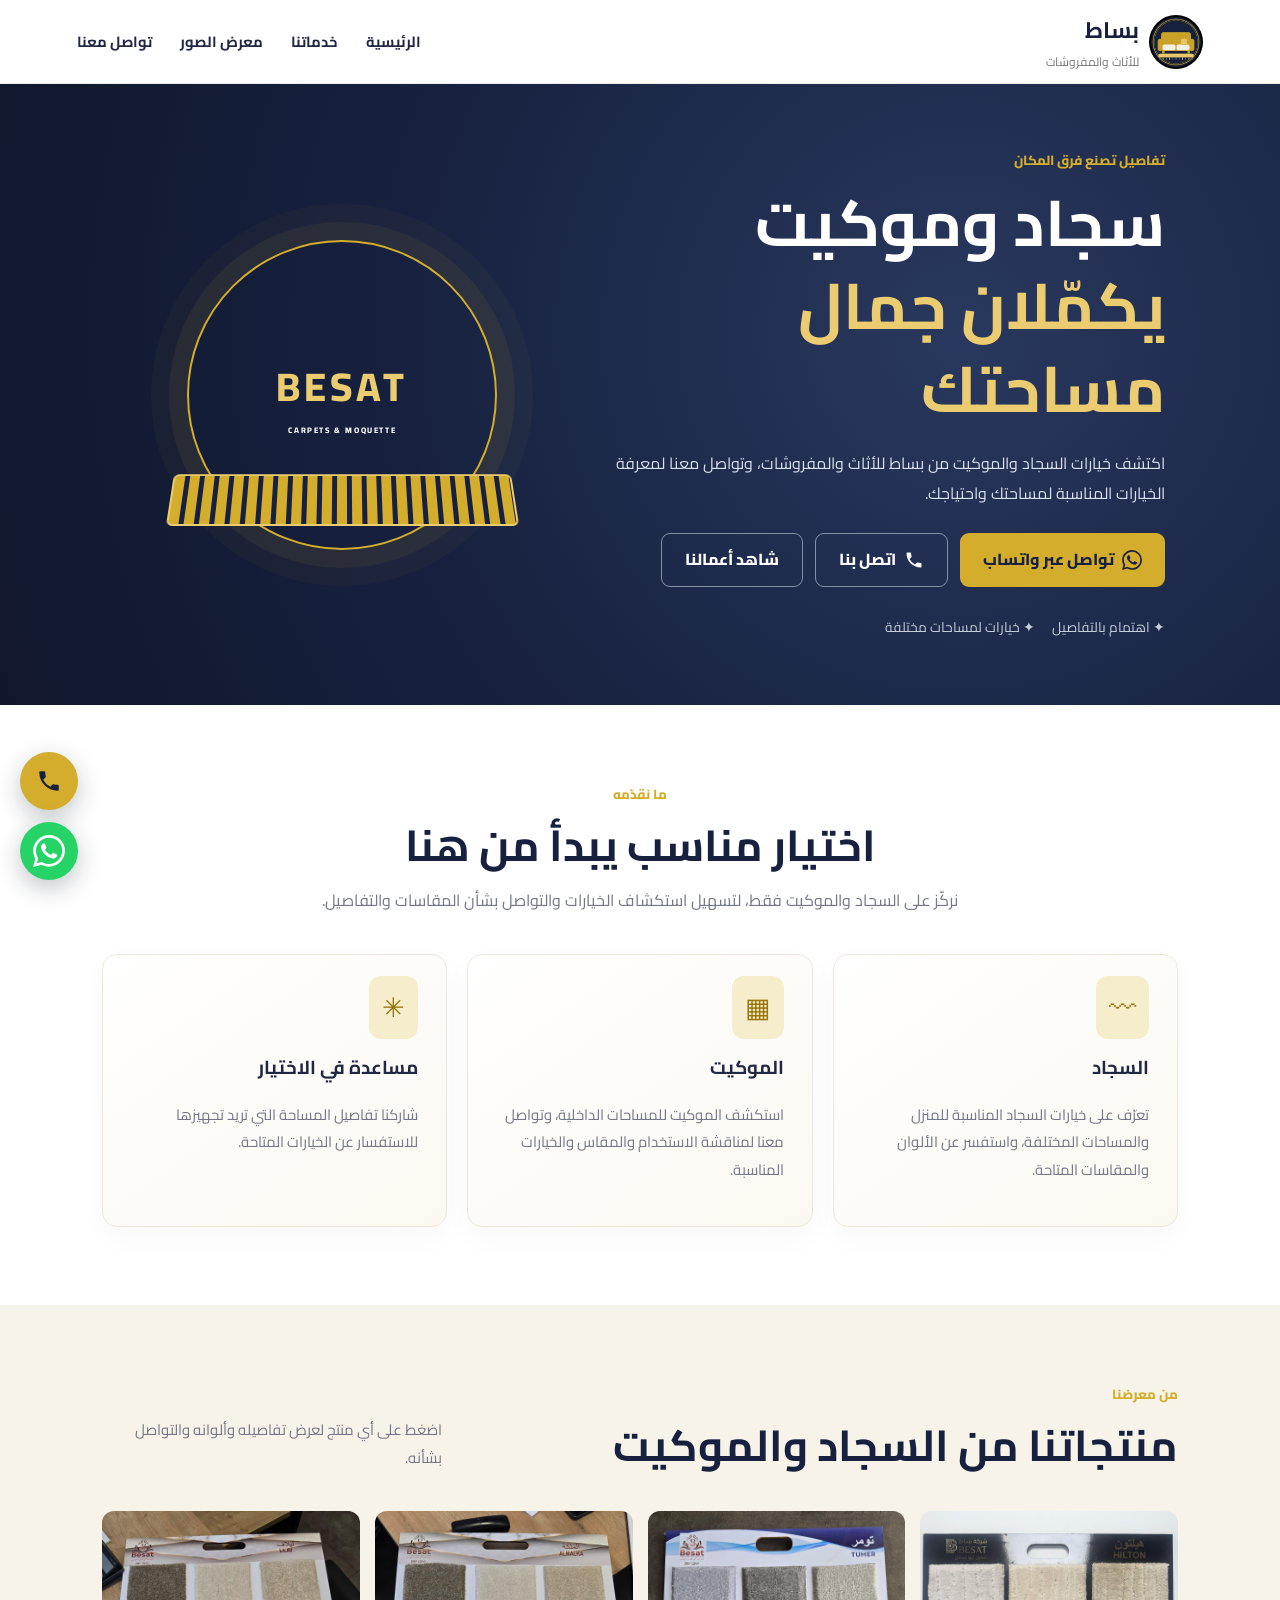
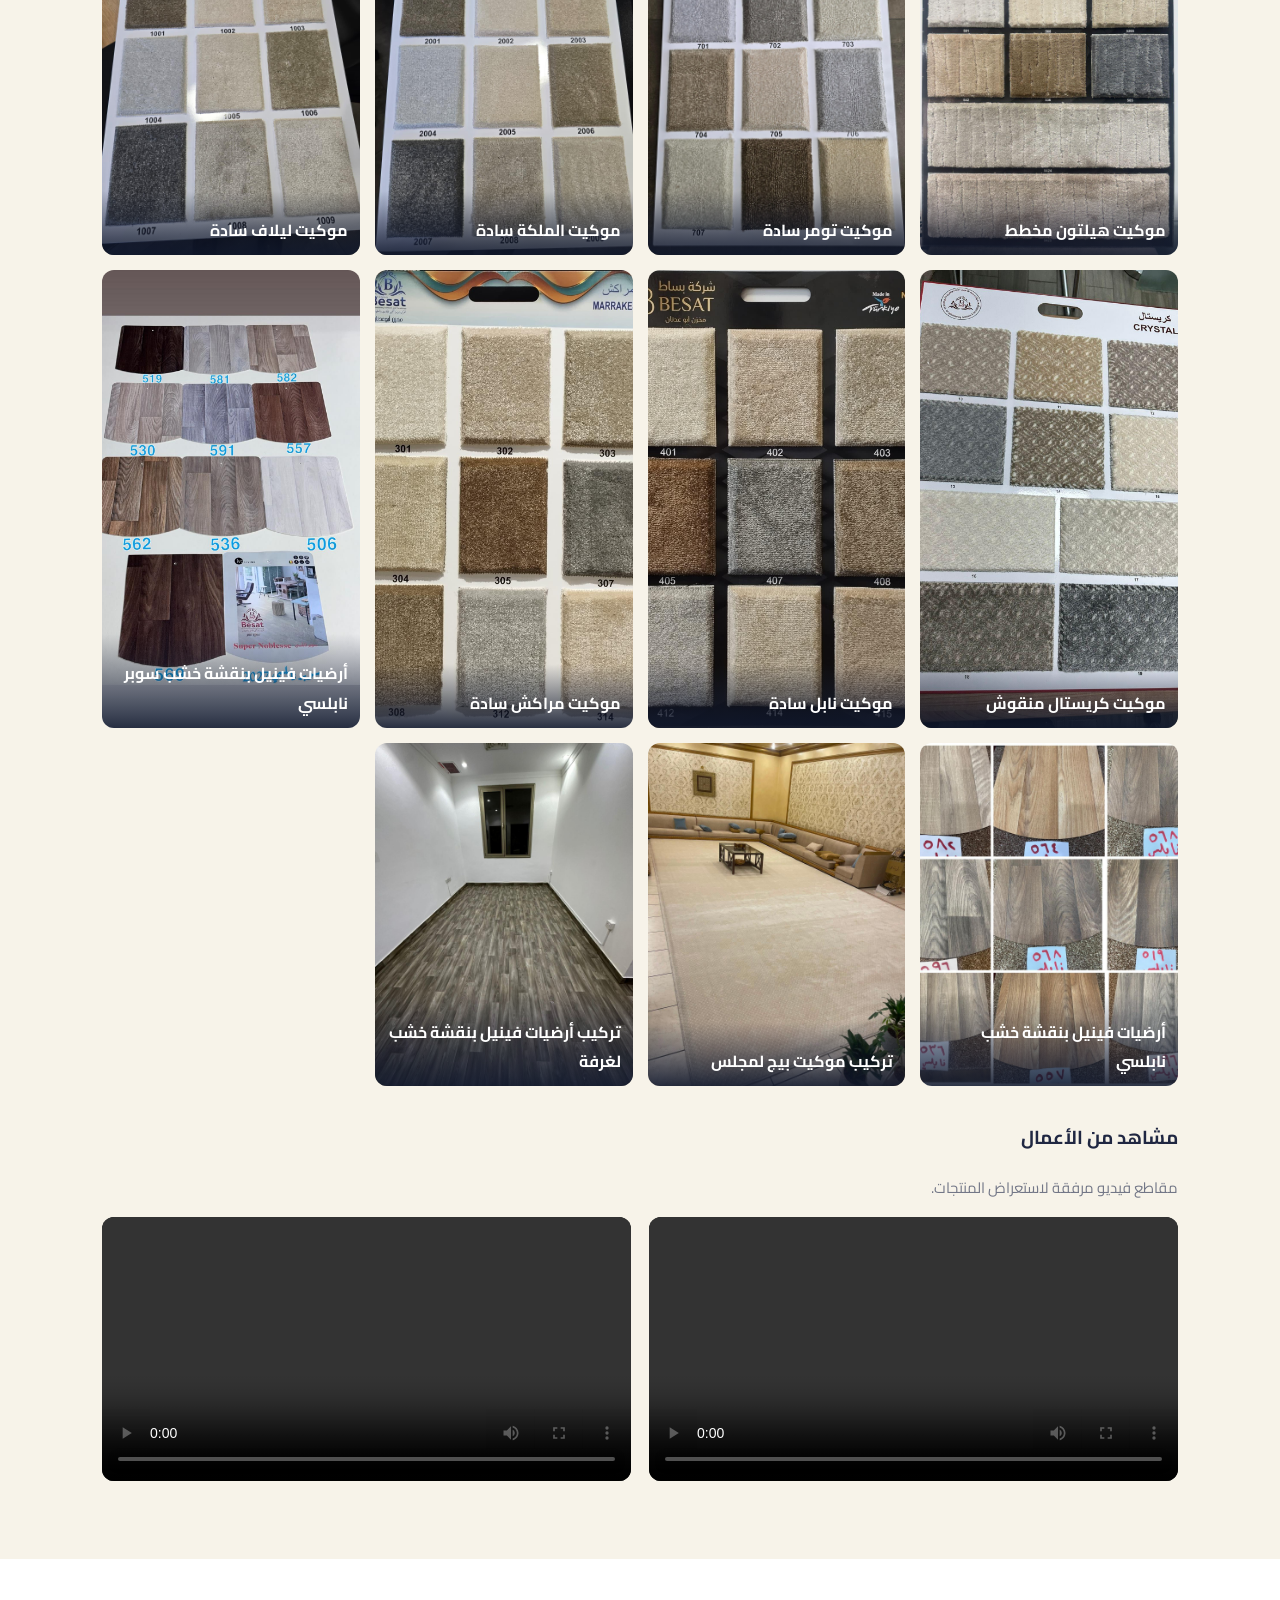
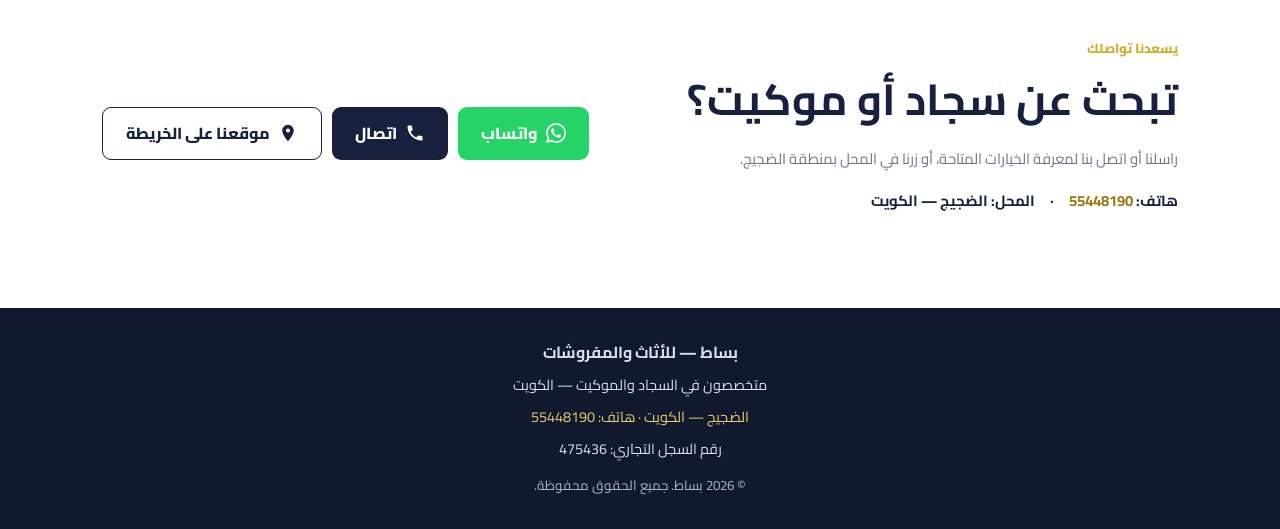
==== commit 027ce232: "الاسم الإنجليزي للموقع Besat: الشعار والبيانات المنظمة وملف الشعار Co-Authored-By: Claude Opus 5.5 <" ====
--- a/index.html
+++ b/index.html
@@ -3,11 +3,11 @@
 <title>بساط للأثاث والمفروشات | سجاد وموكيت في الكويت</title>
 <meta name="description" content="بساط للأثاث والمفروشات متخصص في السجاد والموكيت في الكويت. تصفح الصور ومقاطع الفيديو وتواصل معنا للاستفسار عن الخيارات والمقاسات والأسعار.">
 <meta name="robots" content="index,follow,max-image-preview:large"><meta name="theme-color" content="#17213f">
-<link rel="icon" href="assets/logo-basat.jpg"><link rel="canonical" href="https://besaatkuw.com/">
-<meta property="og:type" content="website"><meta property="og:locale" content="ar_KW"><meta property="og:title" content="بساط للأثاث والمفروشات | سجاد وموكيت في الكويت"><meta property="og:description" content="خيارات السجاد والموكيت للمنازل والمساحات المختلفة."><meta property="og:image" content="https://besaatkuw.com/assets/logo-basat.jpg"><meta property="og:url" content="https://besaatkuw.com/">
-<link rel="stylesheet" href="styles.css"><script type="application/ld+json">{"@context": "https://schema.org", "@type": "Store", "name": "بساط للأثاث والمفروشات", "url": "https://besaatkuw.com/", "logo": "https://besaatkuw.com/assets/logo-basat.jpg", "image": "https://besaatkuw.com/assets/logo-basat.jpg", "description": "متخصص في السجاد والموكيت في الكويت.", "telephone": "+96555448190", "address": {"@type": "PostalAddress", "addressLocality": "الضجيج", "addressRegion": "الفروانية", "addressCountry": "KW"}, "hasMap": "https://share.google/VEDA1xmhd2v887Qgk", "identifier": {"@type": "PropertyValue", "propertyID": "رقم السجل التجاري", "value": "475436"}, "areaServed": {"@type": "Country", "name": "الكويت"}, "knowsAbout": ["السجاد", "الموكيت"]}</script></head>
-<body><header><a class="brand" href="#home"><img src="assets/logo-basat.jpg" alt="أيقونة بساط"><span><b>بساط</b><small>للأثاث والمفروشات</small></span></a><button class="toggle" aria-label="فتح القائمة">☰</button><nav><a href="#home">الرئيسية</a><a href="#services">خدماتنا</a><!--LATEST-NAV:START--><!--LATEST-NAV:END--><a href="#gallery">معرض الصور</a><a href="#contact">تواصل معنا</a></nav></header>
-<main><section class="hero" id="home"><div class="hero-copy"><p class="eyebrow">تفاصيل تصنع فرق المكان</p><h1>سجاد وموكيت<br><em>يكمّلان جمال مساحتك</em></h1><p>اكتشف خيارات السجاد والموكيت من بساط للأثاث والمفروشات، وتواصل معنا لمعرفة الخيارات المناسبة لمساحتك واحتياجك.</p><div class="actions"><a class="btn gold" href="https://wa.me/96555448190?text=%D9%85%D8%B1%D8%AD%D8%A8%D8%A7%D9%8B%20%D8%A8%D8%B3%D8%A7%D8%B7%D8%8C%20%D8%A3%D9%88%D8%AF%20%D8%A7%D9%84%D8%A7%D8%B3%D8%AA%D9%81%D8%B3%D8%A7%D8%B1%20%D8%B9%D9%86%20%D8%A7%D9%84%D8%B3%D8%AC%D8%A7%D8%AF%20%D9%88%D8%A7%D9%84%D9%85%D9%88%D9%83%D9%8A%D8%AA." target="_blank" rel="noopener"><svg class="wa-ic" viewBox="0 0 24 24" aria-hidden="true" focusable="false"><path fill="currentColor" d="M17.472 14.382c-.297-.149-1.758-.867-2.03-.967-.273-.099-.471-.148-.67.15-.197.297-.767.966-.94 1.164-.173.199-.347.223-.644.075-.297-.15-1.255-.463-2.39-1.475-.883-.788-1.48-1.761-1.653-2.059-.173-.297-.018-.458.13-.606.134-.133.298-.347.446-.52.149-.174.198-.298.298-.497.099-.198.05-.371-.025-.52-.075-.149-.669-1.612-.916-2.207-.242-.579-.487-.5-.669-.51-.173-.008-.371-.01-.57-.01-.198 0-.52.074-.792.372-.272.297-1.04 1.016-1.04 2.479 0 1.462 1.065 2.875 1.213 3.074.149.198 2.096 3.2 5.077 4.487.709.306 1.262.489 1.694.625.712.227 1.36.195 1.871.118.571-.085 1.758-.719 2.006-1.413.248-.694.248-1.289.173-1.413-.074-.124-.272-.198-.57-.347m-5.421 7.403h-.004a9.87 9.87 0 01-5.031-1.378l-.361-.214-3.741.982.998-3.648-.235-.374a9.86 9.86 0 01-1.51-5.26c.001-5.45 4.436-9.884 9.888-9.884 2.64 0 5.122 1.03 6.988 2.898a9.825 9.825 0 012.893 6.994c-.003 5.45-4.437 9.884-9.885 9.884m8.413-18.297A11.815 11.815 0 0012.05 0C5.495 0 .16 5.335.157 11.892c0 2.096.547 4.142 1.588 5.945L.057 24l6.305-1.654a11.882 11.882 0 005.683 1.448h.005c6.554 0 11.89-5.335 11.893-11.893a11.821 11.821 0 00-3.48-8.413Z"/></svg>تواصل عبر واتساب</a><a class="btn outline" href="tel:+96555448190"><svg class="wa-ic" viewBox="0 0 24 24" aria-hidden="true" focusable="false"><path fill="currentColor" d="M6.62 10.79a15.05 15.05 0 0 0 6.59 6.59l2.2-2.2a1 1 0 0 1 1.02-.24c1.12.37 2.33.57 3.57.57a1 1 0 0 1 1 1V20a1 1 0 0 1-1 1C10.61 21 3 13.39 3 4a1 1 0 0 1 1-1h3.5a1 1 0 0 1 1 1c0 1.25.2 2.45.57 3.57a1 1 0 0 1-.25 1.02l-2.2 2.2Z"/></svg>اتصل بنا</a><a class="btn outline" href="#gallery">شاهد أعمالنا</a></div><div class="trust">✦ اهتمام بالتفاصيل　 ✦ خيارات لمساحات مختلفة</div></div><div class="art"><div class="ring"></div><div class="label">BASAT<small>CARPETS & MOQUETTE</small></div><div class="rug"></div></div></section>
+<link rel="icon" href="assets/logo-besat.jpg"><link rel="canonical" href="https://besaatkuw.com/">
+<meta property="og:type" content="website"><meta property="og:locale" content="ar_KW"><meta property="og:site_name" content="بساط للأثاث والمفروشات | Besat"><meta property="og:title" content="بساط للأثاث والمفروشات | سجاد وموكيت في الكويت"><meta property="og:description" content="خيارات السجاد والموكيت للمنازل والمساحات المختلفة."><meta property="og:image" content="https://besaatkuw.com/assets/logo-besat.jpg"><meta property="og:url" content="https://besaatkuw.com/">
+<link rel="stylesheet" href="styles.css"><script type="application/ld+json">{"@context": "https://schema.org", "@type": "Store", "name": "بساط للأثاث والمفروشات", "alternateName": "Besat", "url": "https://besaatkuw.com/", "logo": "https://besaatkuw.com/assets/logo-besat.jpg", "image": "https://besaatkuw.com/assets/logo-besat.jpg", "description": "متخصص في السجاد والموكيت في الكويت.", "telephone": "+96555448190", "address": {"@type": "PostalAddress", "addressLocality": "الضجيج", "addressRegion": "الفروانية", "addressCountry": "KW"}, "hasMap": "https://share.google/VEDA1xmhd2v887Qgk", "identifier": {"@type": "PropertyValue", "propertyID": "رقم السجل التجاري", "value": "475436"}, "areaServed": {"@type": "Country", "name": "الكويت"}, "knowsAbout": ["السجاد", "الموكيت"]}</script></head>
+<body><header><a class="brand" href="#home"><img src="assets/logo-besat.jpg" alt="أيقونة بساط"><span><b>بساط</b><small>للأثاث والمفروشات</small></span></a><button class="toggle" aria-label="فتح القائمة">☰</button><nav><a href="#home">الرئيسية</a><a href="#services">خدماتنا</a><!--LATEST-NAV:START--><!--LATEST-NAV:END--><a href="#gallery">معرض الصور</a><a href="#contact">تواصل معنا</a></nav></header>
+<main><section class="hero" id="home"><div class="hero-copy"><p class="eyebrow">تفاصيل تصنع فرق المكان</p><h1>سجاد وموكيت<br><em>يكمّلان جمال مساحتك</em></h1><p>اكتشف خيارات السجاد والموكيت من بساط للأثاث والمفروشات، وتواصل معنا لمعرفة الخيارات المناسبة لمساحتك واحتياجك.</p><div class="actions"><a class="btn gold" href="https://wa.me/96555448190?text=%D9%85%D8%B1%D8%AD%D8%A8%D8%A7%D9%8B%20%D8%A8%D8%B3%D8%A7%D8%B7%D8%8C%20%D8%A3%D9%88%D8%AF%20%D8%A7%D9%84%D8%A7%D8%B3%D8%AA%D9%81%D8%B3%D8%A7%D8%B1%20%D8%B9%D9%86%20%D8%A7%D9%84%D8%B3%D8%AC%D8%A7%D8%AF%20%D9%88%D8%A7%D9%84%D9%85%D9%88%D9%83%D9%8A%D8%AA." target="_blank" rel="noopener"><svg class="wa-ic" viewBox="0 0 24 24" aria-hidden="true" focusable="false"><path fill="currentColor" d="M17.472 14.382c-.297-.149-1.758-.867-2.03-.967-.273-.099-.471-.148-.67.15-.197.297-.767.966-.94 1.164-.173.199-.347.223-.644.075-.297-.15-1.255-.463-2.39-1.475-.883-.788-1.48-1.761-1.653-2.059-.173-.297-.018-.458.13-.606.134-.133.298-.347.446-.52.149-.174.198-.298.298-.497.099-.198.05-.371-.025-.52-.075-.149-.669-1.612-.916-2.207-.242-.579-.487-.5-.669-.51-.173-.008-.371-.01-.57-.01-.198 0-.52.074-.792.372-.272.297-1.04 1.016-1.04 2.479 0 1.462 1.065 2.875 1.213 3.074.149.198 2.096 3.2 5.077 4.487.709.306 1.262.489 1.694.625.712.227 1.36.195 1.871.118.571-.085 1.758-.719 2.006-1.413.248-.694.248-1.289.173-1.413-.074-.124-.272-.198-.57-.347m-5.421 7.403h-.004a9.87 9.87 0 01-5.031-1.378l-.361-.214-3.741.982.998-3.648-.235-.374a9.86 9.86 0 01-1.51-5.26c.001-5.45 4.436-9.884 9.888-9.884 2.64 0 5.122 1.03 6.988 2.898a9.825 9.825 0 012.893 6.994c-.003 5.45-4.437 9.884-9.885 9.884m8.413-18.297A11.815 11.815 0 0012.05 0C5.495 0 .16 5.335.157 11.892c0 2.096.547 4.142 1.588 5.945L.057 24l6.305-1.654a11.882 11.882 0 005.683 1.448h.005c6.554 0 11.89-5.335 11.893-11.893a11.821 11.821 0 00-3.48-8.413Z"/></svg>تواصل عبر واتساب</a><a class="btn outline" href="tel:+96555448190"><svg class="wa-ic" viewBox="0 0 24 24" aria-hidden="true" focusable="false"><path fill="currentColor" d="M6.62 10.79a15.05 15.05 0 0 0 6.59 6.59l2.2-2.2a1 1 0 0 1 1.02-.24c1.12.37 2.33.57 3.57.57a1 1 0 0 1 1 1V20a1 1 0 0 1-1 1C10.61 21 3 13.39 3 4a1 1 0 0 1 1-1h3.5a1 1 0 0 1 1 1c0 1.25.2 2.45.57 3.57a1 1 0 0 1-.25 1.02l-2.2 2.2Z"/></svg>اتصل بنا</a><a class="btn outline" href="#gallery">شاهد أعمالنا</a></div><div class="trust">✦ اهتمام بالتفاصيل　 ✦ خيارات لمساحات مختلفة</div></div><div class="art"><div class="ring"></div><div class="label">BESAT<small>CARPETS & MOQUETTE</small></div><div class="rug"></div></div></section>
 <section class="section intro" id="services"><p class="eyebrow">ما نقدّمه</p><h2>اختيار مناسب يبدأ من هنا</h2><p class="lead">نركّز على السجاد والموكيت فقط، لتسهيل استكشاف الخيارات والتواصل بشأن المقاسات والتفاصيل.</p><div class="services"><article><i>〰</i><h3>السجاد</h3><p>تعرّف على خيارات السجاد المناسبة للمنزل والمساحات المختلفة، واستفسر عن الألوان والمقاسات المتاحة.</p></article><article><i>▦</i><h3>الموكيت</h3><p>استكشف الموكيت للمساحات الداخلية، وتواصل معنا لمناقشة الاستخدام والمقاس والخيارات المناسبة.</p></article><article><i>✳</i><h3>مساعدة في الاختيار</h3><p>شاركنا تفاصيل المساحة التي تريد تجهيزها للاستفسار عن الخيارات المتاحة.</p></article></div></section>
 <!--LATEST:START--><!--LATEST:END-->
 <section class="section gallery-section" id="gallery"><div class="heading"><div><p class="eyebrow">من معرضنا</p><h2>منتجاتنا من السجاد والموكيت</h2></div><p>اضغط على أي منتج لعرض تفاصيله وألوانه والتواصل بشأنه.</p></div><div class="gallery"><!--GALLERY:START--><a class="card" href="/products/%D9%85%D9%88%D9%83%D9%8A%D8%AA-%D9%87%D9%8A%D9%84%D8%AA%D9%88%D9%86-%D9%85%D8%AE%D8%B7%D8%B7/"><img loading="lazy" src="/assets/1000564428.jpg" alt="موكيت هيلتون مخطط" width="1200" height="1600"><span>موكيت هيلتون مخطط</span></a><a class="card" href="/products/%D9%85%D9%88%D9%83%D9%8A%D8%AA-%D8%AA%D9%88%D9%85%D8%B1-%D8%B3%D8%A7%D8%AF%D8%A9/"><img loading="lazy" src="/assets/1000564429.jpg" alt="موكيت تومر سادة" width="1080" height="1428"><span>موكيت تومر سادة</span></a><a class="card" href="/products/%D9%85%D9%88%D9%83%D9%8A%D8%AA-%D8%A7%D9%84%D9%85%D9%84%D9%83%D8%A9-%D8%B3%D8%A7%D8%AF%D8%A9/"><img loading="lazy" src="/assets/1000564431.jpg" alt="موكيت الملكة سادة" width="1200" height="1600"><span>موكيت الملكة سادة</span></a><a class="card" href="/products/%D9%85%D9%88%D9%83%D9%8A%D8%AA-%D9%84%D9%8A%D9%84%D8%A7%D9%81-%D8%B3%D8%A7%D8%AF%D8%A9/"><img loading="lazy" src="/assets/1000564433.jpg" alt="موكيت ليلاف سادة" width="1200" height="1600"><span>موكيت ليلاف سادة</span></a><a class="card" href="/products/%D9%85%D9%88%D9%83%D9%8A%D8%AA-%D9%83%D8%B1%D9%8A%D8%B3%D8%AA%D8%A7%D9%84-%D9%85%D9%86%D9%82%D9%88%D8%B4/"><img loading="lazy" src="/assets/1000564436.jpg" alt="موكيت كريستال منقوش" width="1200" height="1600"><span>موكيت كريستال منقوش</span></a><a class="card" href="/products/%D9%85%D9%88%D9%83%D9%8A%D8%AA-%D9%86%D8%A7%D8%A8%D9%84-%D8%B3%D8%A7%D8%AF%D8%A9/"><img loading="lazy" src="/assets/1000564443.jpg" alt="موكيت نابل سادة" width="1131" height="1600"><span>موكيت نابل سادة</span></a><a class="card" href="/products/%D9%85%D9%88%D9%83%D9%8A%D8%AA-%D9%85%D8%B1%D8%A7%D9%83%D8%B4-%D8%B3%D8%A7%D8%AF%D8%A9/"><img loading="lazy" src="/assets/1000564442.jpg" alt="موكيت مراكش سادة" width="1131" height="1600"><span>موكيت مراكش سادة</span></a><a class="card" href="/products/%D8%A3%D8%B1%D8%B6%D9%8A%D8%A7%D8%AA-%D9%81%D9%8A%D9%86%D9%8A%D9%84-%D8%A8%D9%86%D9%82%D8%B4%D8%A9-%D8%AE%D8%B4%D8%A8-%D8%B3%D9%88%D8%A8%D8%B1-%D9%86%D8%A7%D8%A8%D9%84%D8%B3%D9%8A/"><img loading="lazy" src="/assets/1000564427.jpg" alt="أرضيات فينيل بنقشة خشب سوبر نابلسي" width="900" height="1600"><span>أرضيات فينيل بنقشة خشب سوبر نابلسي</span></a><a class="card" href="/products/%D8%A3%D8%B1%D8%B6%D9%8A%D8%A7%D8%AA-%D9%81%D9%8A%D9%86%D9%8A%D9%84-%D8%A8%D9%86%D9%82%D8%B4%D8%A9-%D8%AE%D8%B4%D8%A8-%D9%86%D8%A7%D8%A8%D9%84%D8%B3%D9%8A/"><img loading="lazy" src="/assets/1000564437.jpg" alt="أرضيات فينيل بنقشة خشب نابلسي" width="1600" height="1600"><span>أرضيات فينيل بنقشة خشب نابلسي</span></a><a class="card" href="/products/%D8%AA%D8%B1%D9%83%D9%8A%D8%A8-%D9%85%D9%88%D9%83%D9%8A%D8%AA-%D8%A8%D9%8A%D8%AC-%D9%84%D9%85%D8%AC%D9%84%D8%B3/"><img loading="lazy" src="/assets/1000564432.jpg" alt="تركيب موكيت بيج لمجلس" width="1200" height="1600"><span>تركيب موكيت بيج لمجلس</span></a><a class="card" href="/products/%D8%AA%D8%B1%D9%83%D9%8A%D8%A8-%D8%A3%D8%B1%D8%B6%D9%8A%D8%A7%D8%AA-%D9%81%D9%8A%D9%86%D9%8A%D9%84-%D8%A8%D9%86%D9%82%D8%B4%D8%A9-%D8%AE%D8%B4%D8%A8-%D9%84%D8%BA%D8%B1%D9%81%D8%A9/"><img loading="lazy" src="/assets/1000564435.jpg" alt="تركيب أرضيات فينيل بنقشة خشب لغرفة" width="1200" height="1600"><span>تركيب أرضيات فينيل بنقشة خشب لغرفة</span></a><!--GALLERY:END--></div><div class="video-heading"><h3>مشاهد من الأعمال</h3><p>مقاطع فيديو مرفقة لاستعراض المنتجات.</p></div><div class="videos"><video controls preload="metadata"><source src="assets/1000564430.mp4" type="video/mp4"></video><video controls preload="metadata"><source src="assets/1000564438.mp4" type="video/mp4"></video></div></section>
